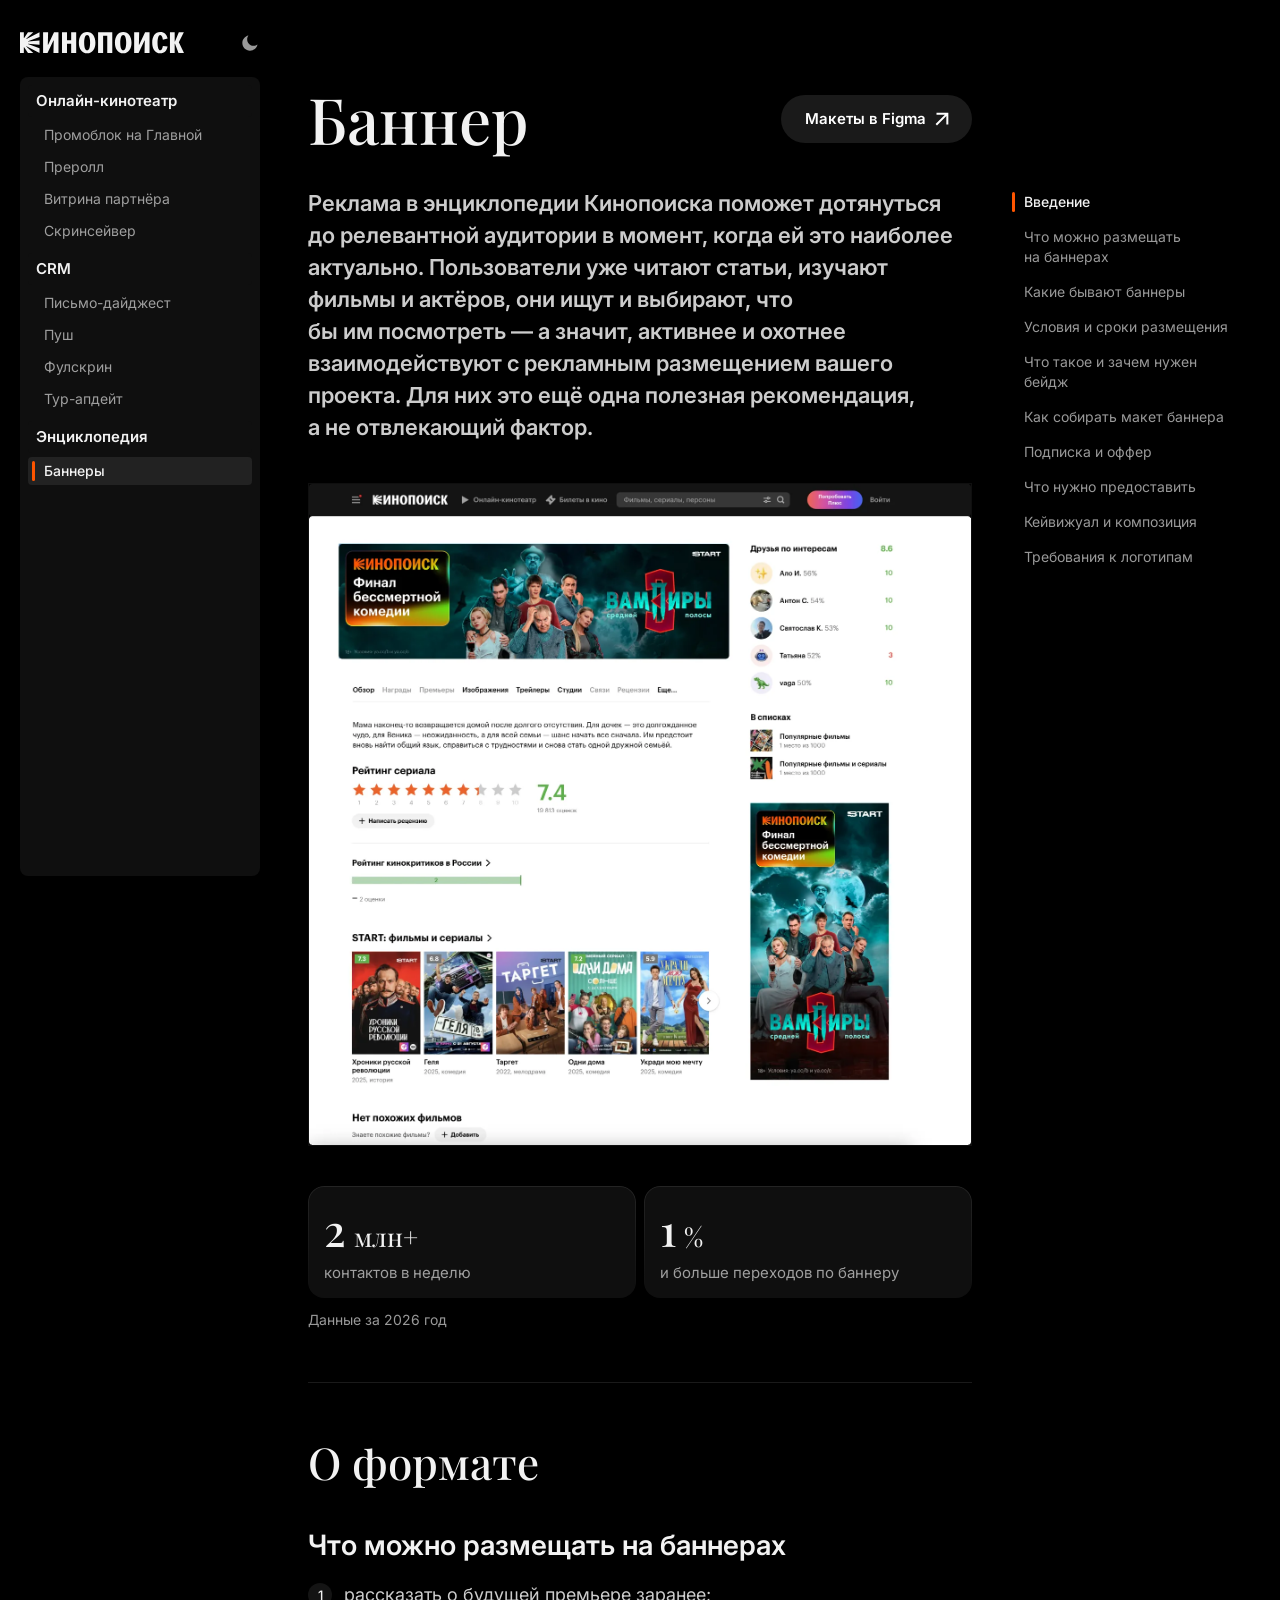
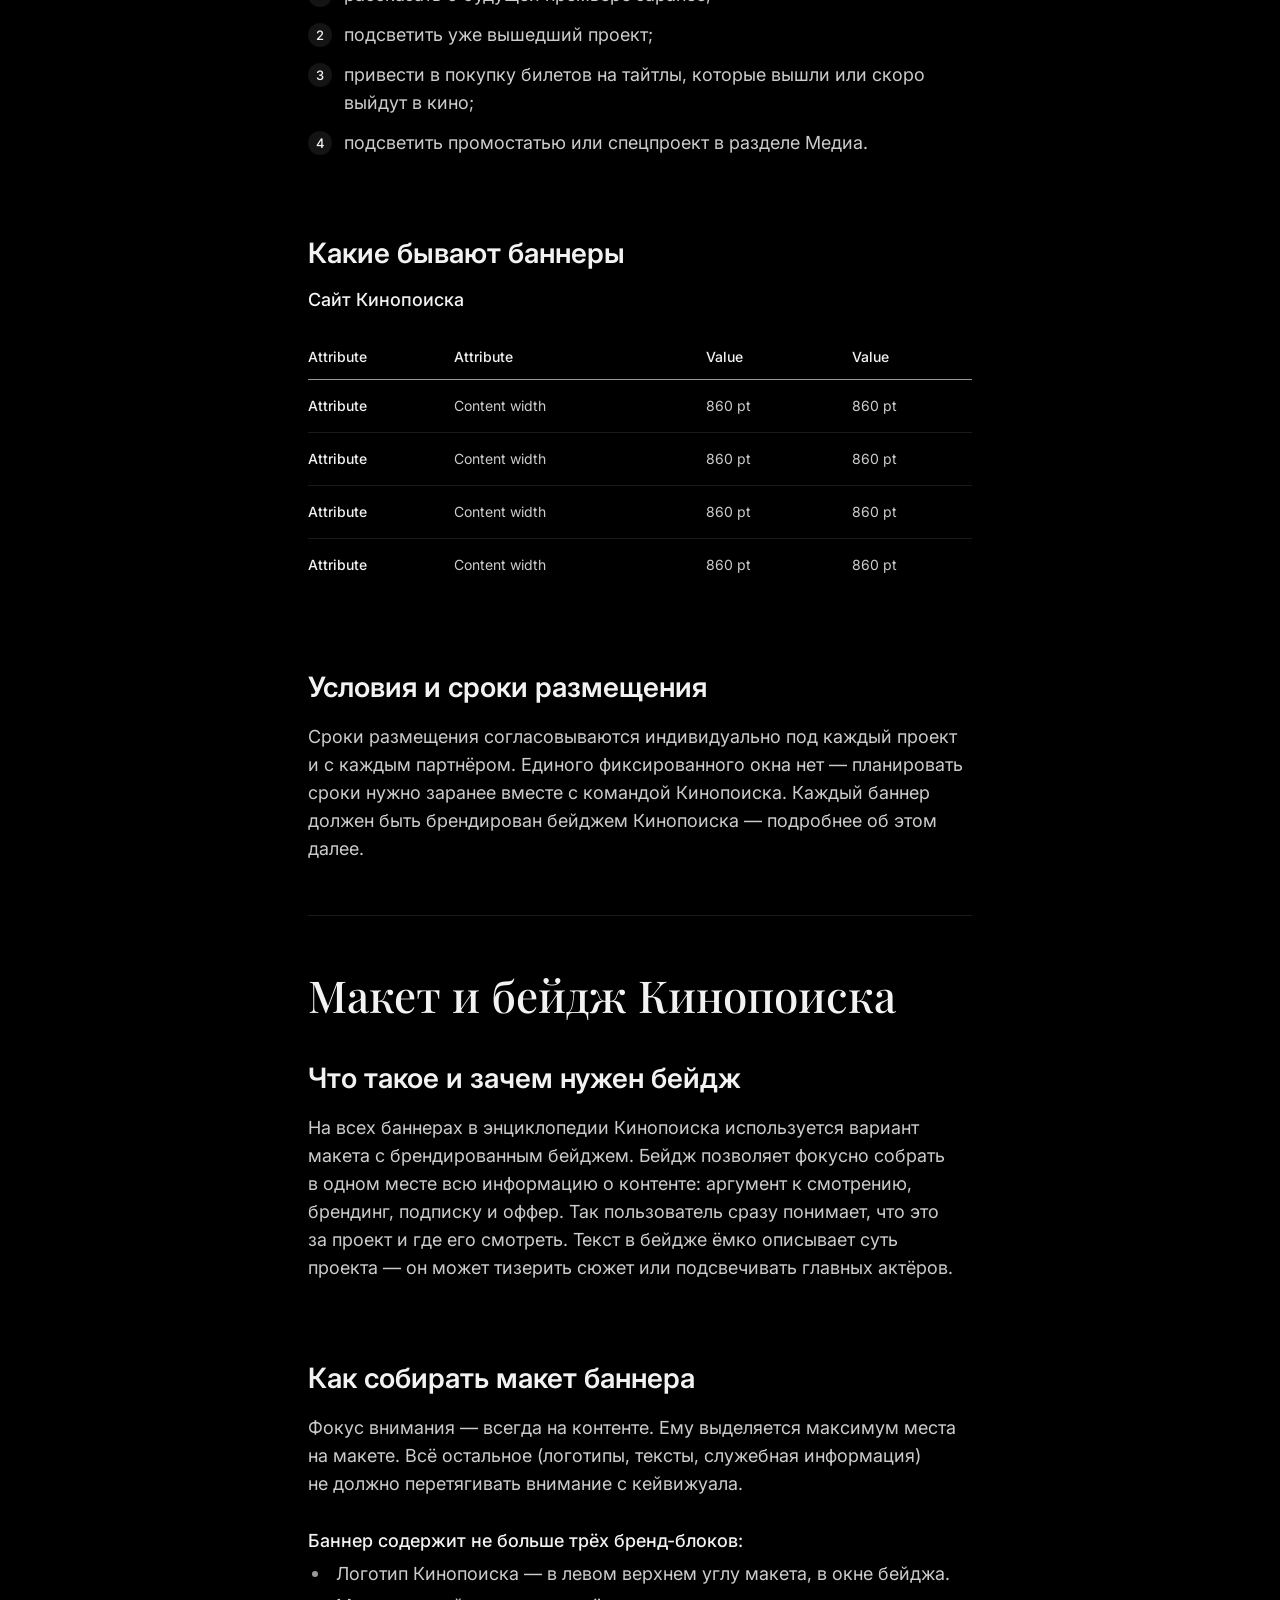
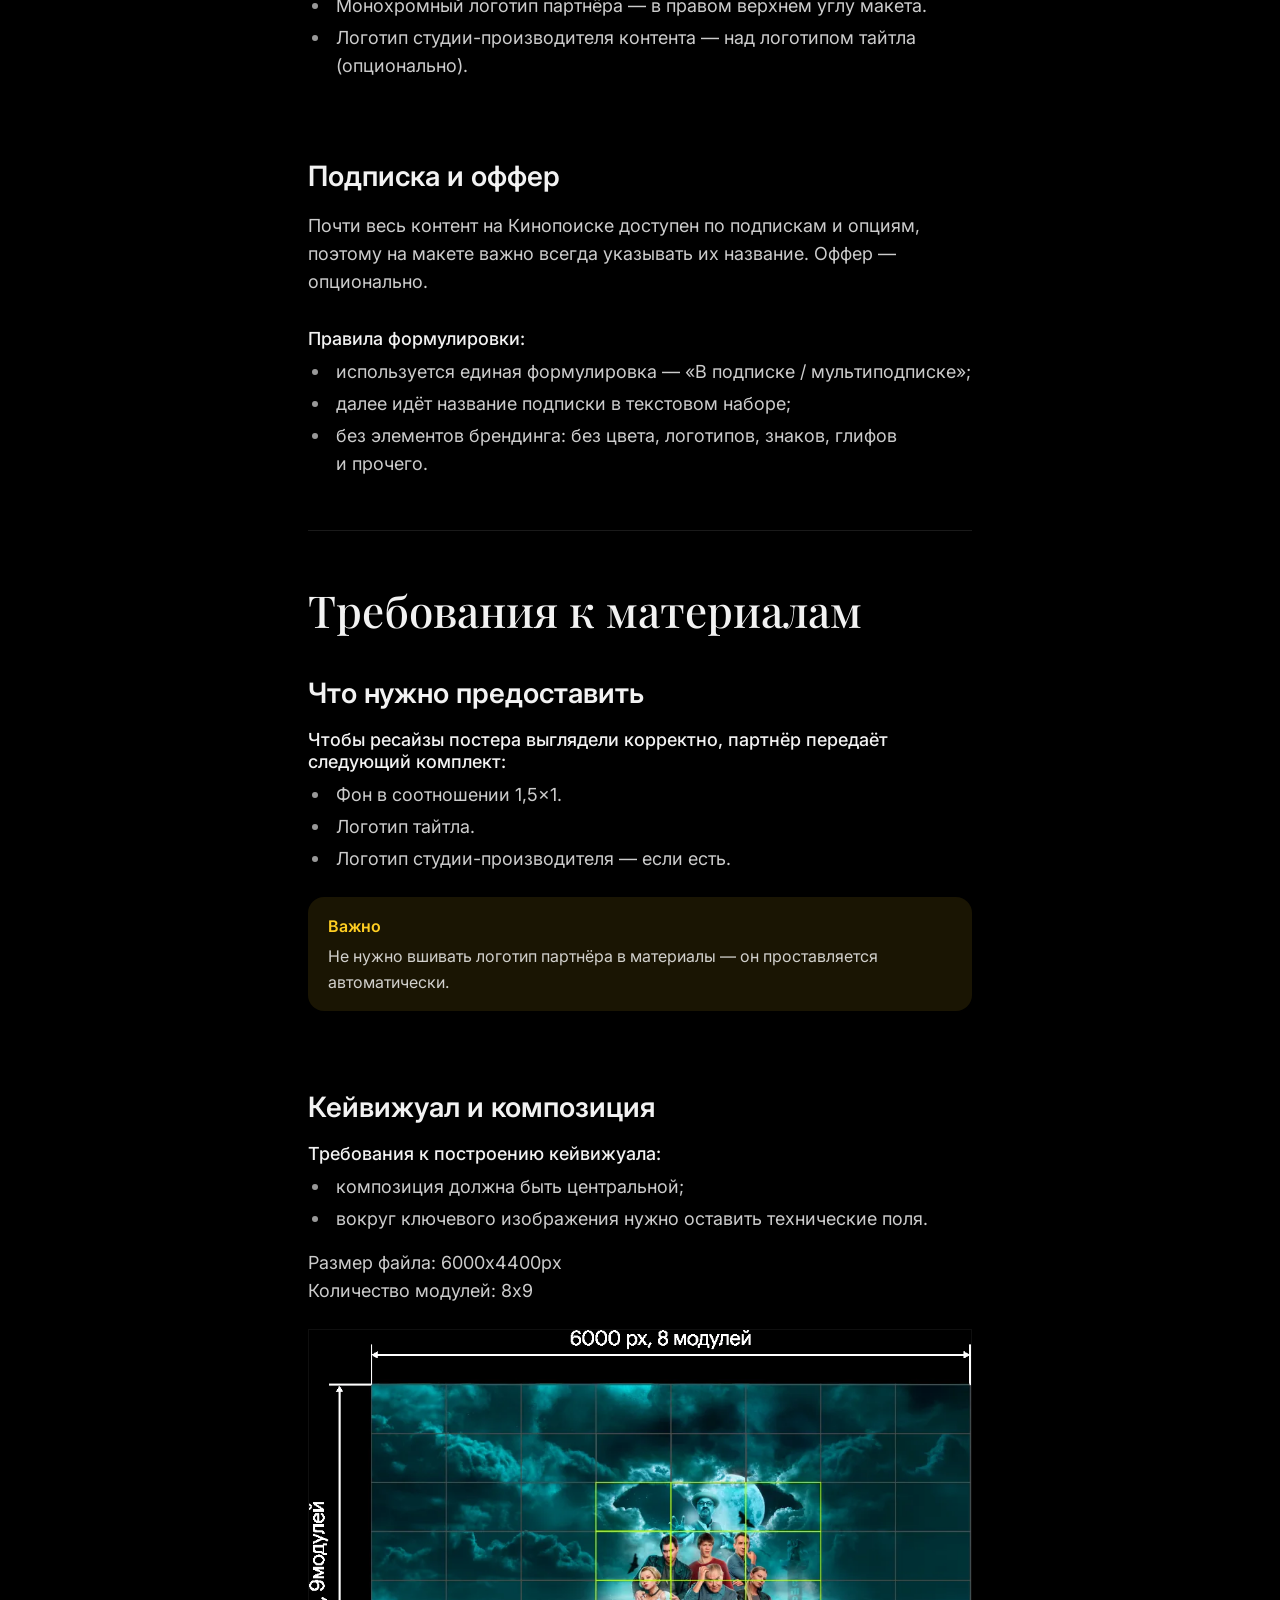
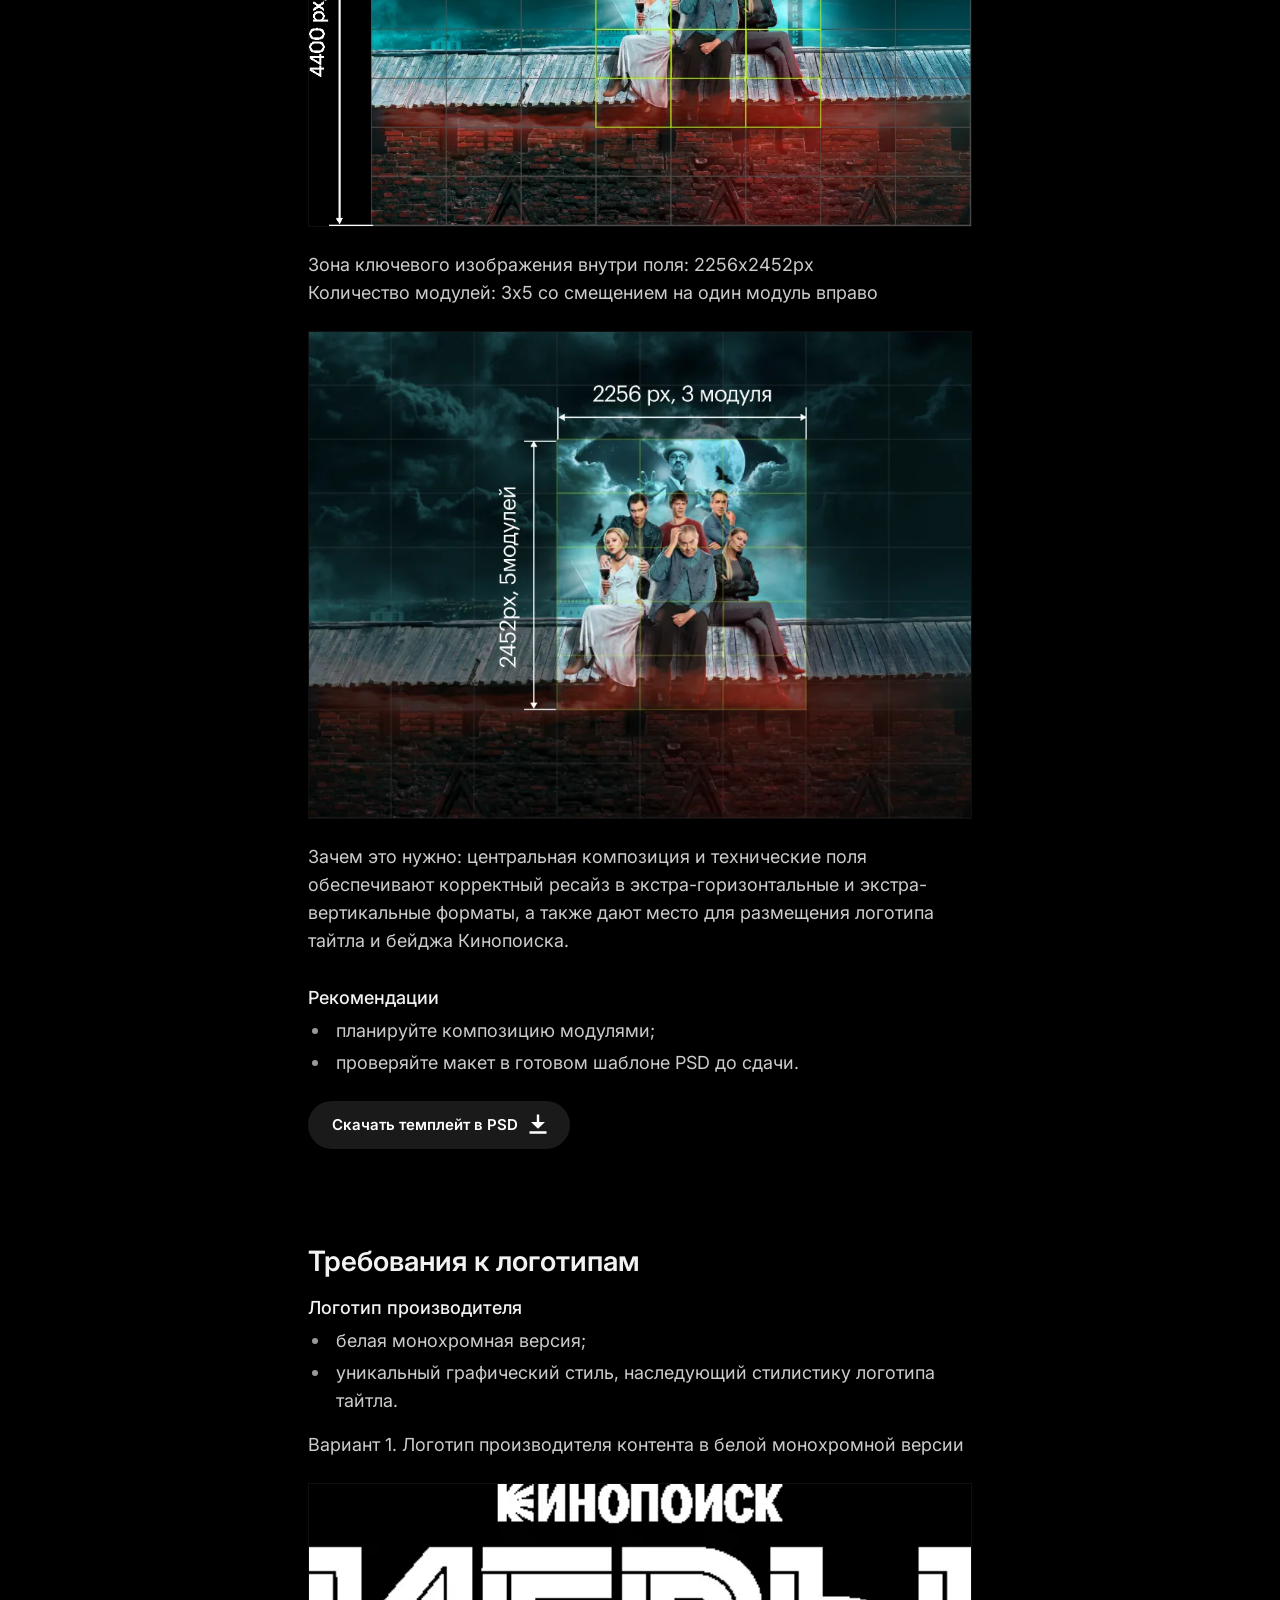
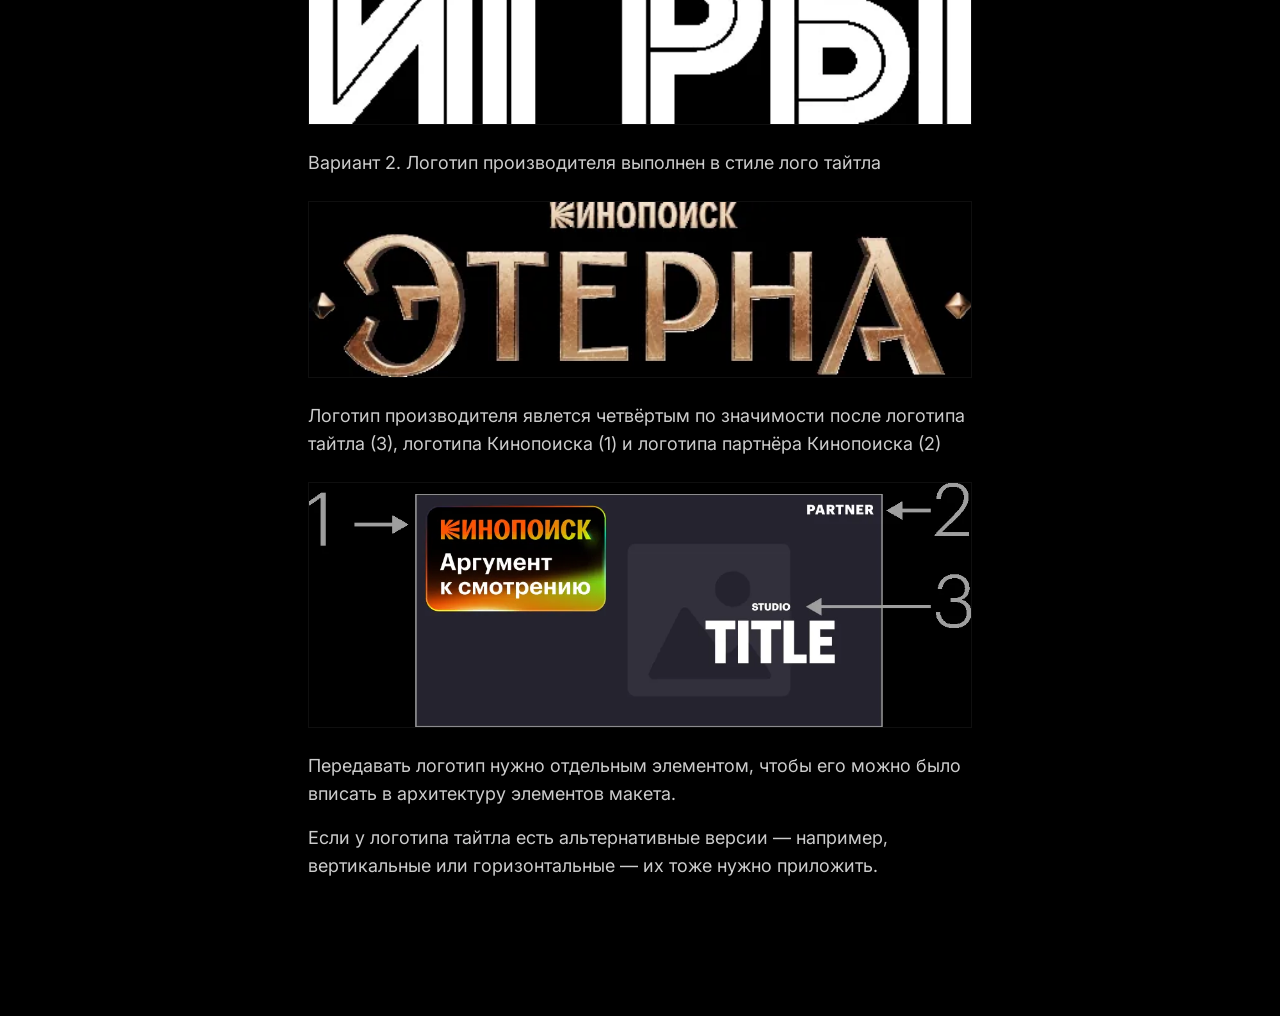
==== banner.html @ 6d888ee4 "Смена темы плавнее: 0.4с всему меню разом, ховер прежний" ====
<!DOCTYPE html>
<html lang="ru" data-theme="dark">
<head>
  <meta charset="utf-8">
  <meta name="viewport" content="width=device-width, initial-scale=1">
  <script>
    // по умолчанию тёмная — системную настройку намеренно не слушаем.
    // Ставим до первой отрисовки, иначе у выбравших светлую мигает тёмный фон.
    (function () {
      var saved = null;
      try { saved = localStorage.getItem('theme'); } catch (e) {}
      document.documentElement.dataset.theme = saved === 'light' ? 'light' : 'dark';
    })();
  </script>
  <title>Баннер — Лендинг форматов</title>
  <meta name="description" content="Реклама в энциклопедии Кинопоиска поможет дотянуться до релевантной аудитории в момент, когда ей это наиболее актуально. Пользователи уже читают статьи, изучают">
  <meta name="theme-color" content="#000000" media="(prefers-color-scheme: dark)">
  <meta name="theme-color" content="#ffffff" media="(prefers-color-scheme: light)">
  <meta property="og:title" content="Баннер — гайд по формату">
  <meta property="og:description" content="Реклама в энциклопедии Кинопоиска поможет дотянуться до релевантной аудитории в момент, когда ей это наиболее актуально. Пользователи уже читают статьи, изучают">
  <meta property="og:type" content="article">
  <!-- Иконка вкладки. Вектор понимают все актуальные браузеры, ico оставлен
       запасным для старых, apple-touch-icon — для плитки на домашнем экране
       iOS. Порядок важен: из подходящих ему rel="icon" браузер берёт
       последний, поэтому ico идёт раньше svg. Версия по содержимому нужна
       и здесь — иконку браузеры кешируют особенно упрямо. -->
  <link rel="icon" href="assets/img/favicon.ico?v=32e68de0" sizes="48x48">
  <link rel="icon" href="assets/img/favicon.svg?v=9c4452aa" type="image/svg+xml">
  <link rel="apple-touch-icon" href="assets/img/apple-touch-icon.png?v=b677050d">
  <link rel="preconnect" href="https://fonts.googleapis.com">
  <link rel="preconnect" href="https://fonts.gstatic.com" crossorigin>
  <link rel="stylesheet" href="https://fonts.googleapis.com/css2?family=Inter:wght@400;500;600&amp;family=Playfair+Display:wght@400;500&amp;display=swap">
  <link rel="stylesheet" href="assets/css/style.css?v=35dbda0d">
</head>
<body>
  <div class="layout">
    <aside class="sidebar" id="sidebar">
      <div class="sidebar__head">
        <a class="brand" href="index.html" aria-label="Форматы Кинопоиска"><svg width="164" height="36" aria-hidden="true" focusable="false" viewBox="0 0 164 36" fill="none" xmlns="http://www.w3.org/2000/svg">
<path fill-rule="evenodd" clip-rule="evenodd" d="M58.8602 17.648C58.8602 11.7324 61.8144 7 67.142 7C72.4696 7 75.4238 11.7324 75.4238 17.648C75.4238 23.5635 72.4696 28.296 67.142 28.296C61.8144 28.296 58.8602 23.5635 58.8602 17.648ZM67.142 25.3418C69.2142 25.3418 70.0962 21.7925 70.0962 17.6552C70.0962 13.5179 69.207 9.96853 67.142 9.96853C65.0769 9.96853 64.1878 13.5179 64.1878 17.6552C64.1806 21.7925 65.0697 25.3418 67.142 25.3418ZM3.8433 7.29462V12.9162H4.13731L7.98062 7.29462H13.3011L6.20238 13.7981L6.49639 14.0921L19.5105 7.28745V12.0199L7.97344 16.1572V16.4512L19.5105 15.4186V19.8571L7.97344 18.8246V19.1185L19.5105 23.2558V27.9883L6.49639 21.1836L6.20238 21.4776L13.3011 27.9811H7.98062L4.13731 22.3596H3.8433V27.9811H0V7.28029H3.8433V7.29462ZM23.0836 7.30031H28.11L27.816 19.7194H28.11L34.0256 7.30031H38.464V28.0011H33.4376L33.7316 15.5821H33.4376L27.522 28.0011H23.0836V7.30031ZM47.0294 7.30031H42.0029V28.0011H47.0294V18.8302H51.1667V28.0011H56.1931V7.30031H51.1667V15.2881H47.0294V7.30031ZM92.2772 7.30031H78.087V28.0011H83.1134V10.8496H87.2507V28.0011H92.2772V7.30031ZM94.937 17.648C94.937 11.7324 97.8912 7 103.219 7C108.539 7 111.501 11.7324 111.501 17.648C111.501 23.5635 108.546 28.296 103.219 28.296C97.8984 28.296 94.937 23.5635 94.937 17.648ZM103.219 25.3418C105.291 25.3418 106.173 21.7925 106.173 17.6552C106.173 13.5179 105.284 9.96853 103.219 9.96853C101.147 9.96853 100.265 13.5179 100.265 17.6552C100.265 21.7925 101.147 25.3418 103.219 25.3418ZM119.183 7.30031H114.157V28.0011H118.595L124.511 15.5821H124.805L124.511 28.0011H129.537V7.30031H125.099L119.183 19.7194H118.889L119.183 7.30031ZM142.863 20.9033L147.596 21.4913C146.706 25.6286 144.641 28.296 140.232 28.296C134.911 28.296 132.215 23.5635 132.215 17.648C132.215 11.7324 134.904 7 140.232 7C144.548 7 146.706 9.66021 147.596 13.5035L142.863 14.6866C142.569 12.6144 141.709 9.9542 140.232 9.9542C138.461 9.9542 137.543 13.5035 137.543 17.6408C137.543 21.7494 138.461 25.3275 140.232 25.3275C141.68 25.3418 142.562 22.9756 142.863 20.9033ZM154.686 7.30031H149.953V28.0011H154.686V18.8302H154.98L158.529 28.0011H164L158.823 17.3532L163.849 7.30031H158.823L154.98 16.4712H154.686V7.30031Z" fill="currentColor"/>
</svg></a>
        <button class="theme-switch" type="button" data-theme-toggle
                role="switch" aria-checked="false" aria-label="Светлая тема">
          <span class="theme-switch__window" aria-hidden="true">
            <svg data-icon="dark" viewBox="0 0 20 20"><path d="M8.47278 2.50001C7.65938 3.5789 7.17688 4.92172 7.17688 6.37697C7.17693 9.93688 10.0632 12.8223 13.6232 12.8223C15.0784 12.8223 16.4212 12.3408 17.5001 11.5274C16.7933 15.0243 13.7026 17.6572 9.99719 17.6572C5.76992 17.6571 2.34304 14.2302 2.3429 10.0029C2.3429 6.29755 4.97577 3.20679 8.47278 2.50001Z"/></svg>
            <svg data-icon="light" viewBox="0 0 20 20"><path d="M11 18.3335H9V15.7476C9.32491 15.8037 9.65905 15.8325 10 15.8325C10.3408 15.8325 10.6752 15.8037 11 15.7476V18.3335ZM5.22949 13.3569C5.61614 13.9053 6.09512 14.3844 6.64355 14.771L4.87402 16.5405L3.45996 15.1265L5.22949 13.3569ZM16.541 15.1265L15.127 16.5405L13.3574 14.771C13.9059 14.3844 14.3848 13.9054 14.7715 13.3569L16.541 15.1265ZM10 5.83252C12.3012 5.83252 14.167 7.69833 14.167 9.99951C14.167 12.3007 12.3012 14.1665 10 14.1665C7.69881 14.1665 5.83301 12.3007 5.83301 9.99951C5.83301 7.69833 7.69881 5.83252 10 5.83252ZM4.25195 8.99951C4.19582 9.32443 4.16699 9.65856 4.16699 9.99951C4.16699 10.3404 4.19586 10.6747 4.25195 10.9995H1.66699V8.99951H4.25195ZM18.334 10.9995H15.748C15.8041 10.6747 15.833 10.3404 15.833 9.99951C15.833 9.65856 15.8042 9.32443 15.748 8.99951H18.334V10.9995ZM16.541 4.87353L14.7715 6.64307C14.3849 6.09463 13.9058 5.61565 13.3574 5.229L15.127 3.45947L16.541 4.87353ZM6.64258 5.22803C6.0941 5.61467 5.61516 6.09361 5.22852 6.64209L3.45996 4.87353L4.87402 3.45947L6.64258 5.22803ZM11 4.25146C10.6752 4.19537 10.3408 4.1665 10 4.1665C9.65905 4.1665 9.32491 4.19533 9 4.25146V1.6665H11V4.25146Z"/></svg>
          </span>
        </button>
      </div>
      <button class="nav-toggle" type="button" data-nav-toggle>Разделы</button>
      <div class="nav-groups">
          <div class="nav-group"><p class="nav-group__title" id="nav-онлайн-кинотеатр">Онлайн-кинотеатр</p><ul class="nav-list" aria-labelledby="nav-онлайн-кинотеатр"><li><a href="#" aria-disabled="true">Промоблок на Главной</a></li><li><a href="index.html">Преролл</a></li><li><a href="#" aria-disabled="true">Витрина партнёра</a></li><li><a href="#" aria-disabled="true">Скринсейвер</a></li></ul></div>
          <div class="nav-group"><p class="nav-group__title" id="nav-crm">CRM</p><ul class="nav-list" aria-labelledby="nav-crm"><li><a href="#" aria-disabled="true">Письмо-дайджест</a></li><li><a href="#" aria-disabled="true">Пуш</a></li><li><a href="#" aria-disabled="true">Фулскрин</a></li><li><a href="#" aria-disabled="true">Тур-апдейт</a></li></ul></div>
          <div class="nav-group"><p class="nav-group__title" id="nav-энциклопедия">Энциклопедия</p><ul class="nav-list" aria-labelledby="nav-энциклопедия"><li><a href="banner.html" aria-current="page">Баннеры</a></li></ul></div>
      </div>
    </aside>

    <main class="main">
      <div class="intro" id="введение">
        <div class="page-head">
          <h1 class="page-title">Баннер</h1>
          <span class="pill"><span class="pill__text">Макеты в Figma<span class="pill__arrow" aria-hidden="true"></span></span></span>
        </div>
        <p class="lead">Реклама в энциклопедии Кинопоиска поможет дотянуться до релевантной аудитории в момент, когда ей это наиболее актуально. Пользователи уже читают статьи, изучают фильмы и актёров, они ищут и выбирают, что бы им посмотреть — а значит, активнее и охотнее взаимодействуют с рекламным размещением вашего проекта. Для них это ещё одна полезная рекомендация, а не отвлекающий фактор.</p>
        <figure><img class="media" src="assets/img/469-17461.webp?v=03ca6be3" alt="" fetchpriority="high" decoding="sync" width="1480" height="1477"></figure>
        <div class="bento" style="--bento-rows: 1"><div class="bento__card"><p class="bento__title"><span>2</span><span class="bento__unit">млн+</span></p><p class="bento__body">контактов в неделю</p></div><div class="bento__card"><p class="bento__title"><span>1</span><span class="bento__unit">%</span></p><p class="bento__body">и больше переходов по баннеру</p></div></div>
        <p class="bento__period">Данные за 2026 год</p>
      </div>

      <hr class="divider"><h2 class="chapter__title">О формате</h2><section class="section" id="что-можно-размещать-на-баннерах">
        <h2><a class="anchor" href="#что-можно-размещать-на-баннерах">Что можно размещать на баннерах<span class="anchor__icon" aria-hidden="true"></span></a></h2>
        <ol class="steps"><li>рассказать о будущей премьере заранее;</li><li>подсветить уже вышедший проект;</li><li>привести в покупку билетов на тайтлы, которые вышли или скоро выйдут в кино;</li><li>подсветить промостатью или спецпроект в разделе Медиа.</li></ol>
      </section><section class="section" id="какие-бывают-баннеры">
        <h2><a class="anchor" href="#какие-бывают-баннеры">Какие бывают баннеры<span class="anchor__icon" aria-hidden="true"></span></a></h2>
        <h3>Сайт Кинопоиска</h3>
        <div class="table-wrap"><table class="spec-table spec-table--4"><thead><tr><th>Attribute</th><th>Attribute</th><th>Value</th><th>Value</th></tr></thead><tbody><tr><td>Attribute</td><td>Content width</td><td>860 pt</td><td>860 pt</td></tr><tr><td>Attribute</td><td>Content width</td><td>860 pt</td><td>860 pt</td></tr><tr><td>Attribute</td><td>Content width</td><td>860 pt</td><td>860 pt</td></tr><tr><td>Attribute</td><td>Content width</td><td>860 pt</td><td>860 pt</td></tr></tbody></table></div>
      </section><section class="section" id="условия-и-сроки-размещения">
        <h2><a class="anchor" href="#условия-и-сроки-размещения">Условия и сроки размещения<span class="anchor__icon" aria-hidden="true"></span></a></h2>
        <p>Сроки размещения согласовываются индивидуально под каждый проект и с каждым партнёром. Единого фиксированного окна нет — планировать сроки нужно заранее вместе с командой Кинопоиска. Каждый баннер должен быть брендирован бейджем Кинопоиска — подробнее об этом далее.</p>
      </section><hr class="divider"><h2 class="chapter__title">Макет и бейдж Кинопоиска</h2><section class="section" id="что-такое-и-зачем-нужен-бейдж">
        <h2><a class="anchor" href="#что-такое-и-зачем-нужен-бейдж">Что такое и зачем нужен бейдж<span class="anchor__icon" aria-hidden="true"></span></a></h2>
        <p>На всех баннерах в энциклопедии Кинопоиска используется вариант макета с брендированным бейджем. Бейдж позволяет фокусно собрать в одном месте всю информацию о контенте: аргумент к смотрению, брендинг, подписку и оффер. Так пользователь сразу понимает, что это за проект и где его смотреть. Текст в бейдже ёмко описывает суть проекта — он может тизерить сюжет или подсвечивать главных актёров.</p>
      </section><section class="section" id="как-собирать-макет-баннера">
        <h2><a class="anchor" href="#как-собирать-макет-баннера">Как собирать макет баннера<span class="anchor__icon" aria-hidden="true"></span></a></h2>
        <p>Фокус внимания — всегда на контенте. Ему выделяется максимум места на макете. Всё остальное (логотипы, тексты, служебная информация) не должно перетягивать внимание с кейвижуала.</p>
        <h3>Баннер содержит не больше трёх бренд-блоков:</h3>
        <ul><li>Логотип Кинопоиска — в левом верхнем углу макета, в окне бейджа.</li><li>Монохромный логотип партнёра — в правом верхнем углу макета.</li><li>Логотип студии-производителя контента — над логотипом тайтла (опционально).</li></ul>
      </section><section class="section" id="подписка-и-оффер">
        <h2><a class="anchor" href="#подписка-и-оффер">Подписка и оффер<span class="anchor__icon" aria-hidden="true"></span></a></h2>
        <p>Почти весь контент на Кинопоиске доступен по подпискам и опциям, поэтому на макете важно всегда указывать их название. Оффер — опционально.</p>
        <h3>Правила формулировки:</h3>
        <ul><li>используется единая формулировка — «В подписке / мультиподписке»;</li><li>далее идёт название подписки в текстовом наборе;</li><li>без элементов брендинга: без цвета, логотипов, знаков, глифов и прочего.</li></ul>
      </section><hr class="divider"><h2 class="chapter__title">Требования к материалам</h2><section class="section" id="что-нужно-предоставить">
        <h2><a class="anchor" href="#что-нужно-предоставить">Что нужно предоставить<span class="anchor__icon" aria-hidden="true"></span></a></h2>
        <h3>Чтобы ресайзы постера выглядели корректно, партнёр передаёт следующий комплект:</h3>
        <ul><li>Фон в соотношении 1,5×1.</li><li>Логотип тайтла.</li><li>Логотип студии-производителя — если есть.</li></ul>
        <aside class="note note--alert"><p class="note__title">Важно</p><p>Не нужно вшивать логотип партнёра в материалы — он проставляется автоматически.</p></aside>
      </section><section class="section" id="кейвижуал-и-композиция">
        <h2><a class="anchor" href="#кейвижуал-и-композиция">Кейвижуал и композиция<span class="anchor__icon" aria-hidden="true"></span></a></h2>
        <h3>Требования к построению кейвижуала:</h3>
        <ul><li>композиция должна быть центральной;</li><li>вокруг ключевого изображения нужно оставить технические поля.</li></ul>
        <p>Размер файла: 6000х4400px<br>Количество модулей: 8x9</p>
        <figure><img class="media" src="assets/img/469-17611.webp?v=4fb06675" alt="" width="964" height="723"></figure>
        <p>Зона ключевого изображения внутри поля: 2256x2452px<br>Количество модулей: 3x5 со смещением на один модуль вправо</p>
        <figure><img class="media" src="assets/img/469-17750.webp?v=fd8a4283" alt="" width="872" height="640"></figure>
        <p>Зачем это нужно: центральная композиция и технические поля обеспечивают корректный ресайз в экстра-горизонтальные и экстра-вертикальные форматы, а также дают место для размещения логотипа тайтла и бейджа Кинопоиска.</p>
        <h3>Рекомендации</h3>
        <ul><li>планируйте композицию модулями;</li><li>проверяйте макет в готовом шаблоне PSD до сдачи.</li></ul>
        <a class="pill pill--file" href="https://disk.yandex.ru/d/JlPr2Yw9hBwVLw" target="_blank" rel="noopener"><span class="pill__text">Скачать темплейт в PSD<span class="pill__download" aria-hidden="true"></span></span></a>
      </section><section class="section" id="требования-к-логотипам">
        <h2><a class="anchor" href="#требования-к-логотипам">Требования к логотипам<span class="anchor__icon" aria-hidden="true"></span></a></h2>
        <h3>Логотип производителя</h3>
        <ul><li>белая монохромная версия;</li><li>уникальный графический стиль, наследующий стилистику логотипа тайтла.</li></ul>
        <p>Вариант 1. Логотип производителя контента в белой монохромной версии</p>
        <figure><img class="media" src="assets/img/469-17780.webp?v=a6369711" alt="" width="442" height="160"></figure>
        <p>Вариант 2. Логотип производителя выполнен в стиле лого тайтла</p>
        <figure><img class="media" src="assets/img/I469-17786-882-4520.webp?v=5d2eb785" alt="" width="533" height="141"></figure>
        <p>Логотип производителя явлется четвёртым по значимости после логотипа тайтла (3), логотипа Кинопоиска (1) и логотипа партнёра Кинопоиска (2)</p>
        <figure><img class="media" src="assets/img/469-17789.webp?v=bbb82f81" alt="" width="1034" height="382"></figure>
        <p>Передавать логотип нужно отдельным элементом, чтобы его можно было вписать в архитектуру элементов макета.</p>
        <p>Если у логотипа тайтла есть альтернативные версии — например, вертикальные или горизонтальные — их тоже нужно приложить.</p>
      </section>
    </main>

    <aside class="toc" aria-label="Содержание">
      <ol>
        <span class="toc__marker" aria-hidden="true"></span>
        <li><a href="#введение">Введение</a></li><li><a href="#что-можно-размещать-на-баннерах">Что можно размещать на баннерах</a></li><li><a href="#какие-бывают-баннеры">Какие бывают баннеры</a></li><li><a href="#условия-и-сроки-размещения">Условия и сроки размещения</a></li><li><a href="#что-такое-и-зачем-нужен-бейдж">Что такое и зачем нужен бейдж</a></li><li><a href="#как-собирать-макет-баннера">Как собирать макет баннера</a></li><li><a href="#подписка-и-оффер">Подписка и оффер</a></li><li><a href="#что-нужно-предоставить">Что нужно предоставить</a></li><li><a href="#кейвижуал-и-композиция">Кейвижуал и композиция</a></li><li><a href="#требования-к-логотипам">Требования к логотипам</a></li>
      </ol>
    </aside>
  </div>
  <script src="assets/js/app.js?v=d78fb98d"></script>
</body>
</html>
---- assets/css/style.css ----
/* Лендинг форматов — токены и вёрстка. Значения сняты с макета Figma. */

/* Тёмная тема — та, что в макете. Светлая собрана зеркально по той же шкале
   прозрачностей: в коллекции Theme светлого режима нет, есть только эти значения. */

:root {
  /* векторы из макета, выгружены как есть и подключаются масками */
  --icon-play: url('data:image/svg+xml,<svg xmlns="http://www.w3.org/2000/svg" viewBox="0 0 16 16"><path d="M14 8L4 13.75V2.25L14 8Z" fill="black"/></svg>');
  --icon-open-new: url('data:image/svg+xml,<svg xmlns="http://www.w3.org/2000/svg" viewBox="0 0 20 20"><path d="M16.3325 15.5078H14.3325V7.08887L4.9975 16.4238L3.58344 15.0098L12.9184 5.6748H4.49847V3.6748L16.3325 3.6748V15.5078Z" fill="black"/></svg>');
  --icon-download: url('data:image/svg+xml,<svg xmlns="http://www.w3.org/2000/svg" viewBox="0 0 24 24"><path d="M20.4999 20.7002H3.49988V18.2998H20.4999V20.7002ZM13.2001 9H18.9999L11.9999 15.75L4.99988 9H10.7997V1.5H13.2001V9Z" fill="black"/></svg>');
  --icon-anchor: url('data:image/svg+xml,<svg xmlns="http://www.w3.org/2000/svg" viewBox="0 0 20 20"><path d="M11.8652 8.16699C13.9502 10.252 13.951 13.6336 11.8662 15.7188L11.6152 15.9688L11.415 16.1592C9.31909 18.0524 6.08326 17.9885 4.06348 15.9688L3.87402 15.7705C1.98516 13.6799 2.04397 10.4546 4.04883 8.43359L5.46289 9.84766C4.17434 11.1528 4.17897 13.2558 5.47754 14.5547C6.78159 15.8587 8.89712 15.8587 10.2012 14.5547L10.4512 14.3037C11.7548 12.9998 11.7547 10.886 10.4512 9.58203C10.4266 9.5575 10.4011 9.53337 10.376 9.50977L11.791 8.09473C11.8158 8.11862 11.8408 8.14253 11.8652 8.16699ZM8.40625 3.87402C10.502 1.98061 13.7379 2.04402 15.7578 4.06348L15.9473 4.2627C17.8362 6.35334 17.7775 9.57866 15.7725 11.5996L14.3584 10.1855C15.6471 8.88041 15.6424 6.7775 14.3438 5.47852C13.0397 4.17446 10.9251 4.17446 9.62109 5.47852L9.37012 5.72852C8.06633 7.03259 8.06713 9.14721 9.37109 10.4512C9.3956 10.4757 9.42024 10.4999 9.44531 10.5234L8.03027 11.9385C8.00545 11.9146 7.9815 11.8897 7.95703 11.8652C5.87202 9.78022 5.87121 6.39958 7.95605 4.31445L8.20703 4.06348L8.40625 3.87402Z" fill="black"/></svg>');
}

:root,
[data-theme="dark"] {
  color-scheme: dark;

  --surface: #000000;
  --surface-card: rgba(255, 255, 255, 0.06); /* Fill/Ten */
  /* Тот же цвет, но непрозрачный. Нужен ровно в одном месте — под липким
     названием группы в меню: оно лежит НА плашке, покрашенной тем же токеном,
     и прозрачность сложилась бы сама с собой, а заголовок вышел бы светлее
     плашки. Это не второй оттенок, а двойник.
     При смене фона пересчитать и обязательно сверить по пикселю: липкая
     колонка рисуется отдельным слоем, и на тёплом фоне альфа там округлялась
     вверх — расчёт с отрисовкой расходился на единицу. Сейчас 6% на #000000
     дают 15,15,15 и в слое, и вне его. Тот же приём у --border-soft. */
  --surface-card-solid: #0f0f0f;
  --surface-card-hover: rgba(255, 255, 255, 0.08);
  --border: rgba(255, 255, 255, 0.15);
  /* Непрозрачный, а не 10% белого: линия эта встречалась и в липком слое, где
     альфа округляется вверх, и рядом с обычным разделителем — они расходились
     на единицу. Значение то же, что даёт 10% на фоне страницы; при смене фона
     пересчитать, а если линия однажды ляжет на карточку — вернуть альфу */
  --border-soft: #1a1a1a;
  /* линия под шапкой таблицы — единственная сильная линия на странице:
     она отделяет заголовки колонок от данных, а не строку от строки */
  --border-table-head: rgba(255, 255, 255, 0.6);
  --border-media: rgba(255, 255, 255, 0.06); /* Fill/Ten */
  /* кнопка Play лежит поверх кадра, а не поверх страницы — в светлой теме
     не зеркалим, иначе бейдж перестанет читаться на тёмном видео */
  --fill-media-badge: rgba(255, 255, 255, 0.1); /* Fill/Ten */
  /* Тень под плиткой ролика на ховере — геометрия с карточек hd.kinopoisk.ru:
     ближний слой держит форму, дальний растекается вокруг. Чистый чёрный: на
     тёмной странице тень не затемняет, а гасит фон вокруг поднятой плитки.
     В сторожа палитры не заводим намеренно: он сравнивает плоские тона на
     подложке, а размытая тень ни с одним из них не сопоставима. */
  --shadow-card: 0 4px 104px #000000, 0 24px 220px #000000;
  --text: rgba(255, 255, 255, 0.8);
  --text-strong: #f2f2f2;
  --text-muted: rgba(255, 255, 255, 0.6);
  --border-button: rgba(255, 255, 255, 0.09); /* верх градиентной рамки карточки */
  /* кнопка из макета 523:7176 «тёмная»: 10% белого, подпись чистая белая */
  --surface-button: rgba(255, 255, 255, 0.1);
  --text-button: #ffffff;
  /* заголовки цветных плашек — тон в полную силу, как в макете 512:3642 */
  --text-allow: #3ea784;
  --text-deny: #fc6257;
  --text-warning: #ffce22;
}

[data-theme="light"] {
  color-scheme: light;

  --surface: #ffffff;
  --surface-card: rgba(0, 0, 0, 0.04);
  --surface-card-solid: #f5f5f5; /* тот же цвет непрозрачным — см. тёмную тему */
  /* 0.07, а не зеркальные тёмной теме 0.08: на белом чёрная альфа набирает
     вес быстрее. И не 0.06, как было: с 0.06 подсветка совпадала с заливкой
     кнопки (5% чёрного из макета) — две заливки на фоне страницы в двух
     единицах друг от друга. Кнопку двигать нельзя, её значение из макета. */
  --surface-card-hover: rgba(0, 0, 0, 0.07);
  --border: rgba(0, 0, 0, 0.16);
  --border-soft: #e5e5e5; /* те же 10% чёрного на белом фоне */
  /* зеркалим: 60% белого в светлой теме просто исчезло бы */
  --border-table-head: rgba(0, 0, 0, 0.6);
  --border-media: rgba(0, 0, 0, 0.06);
  /* --fill-media-badge не зеркалим — см. комментарий в :root */
  /* В светлой теме тени под плиткой нет: чёрное размытие на белом даёт серое
     облако, а не глубину. Плитку на ховере по-прежнему поднимает масштаб. */
  --shadow-card: none;
  /* плотный чёрный вместо полупрозрачного: на белом текст с альфой выглядит
     вылинявшим */
  --text: #1f1f1f;
  --text-strong: #0d0d0d;
  /* 0.62 вместо зеркальных 0.6: на белом приглушённый текст теряет контраст
     быстрее, чем на чёрном — так крошки и оглавление остаются читаемыми */
  --text-muted: rgba(0, 0, 0, 0.62);
  --border-button: rgba(0, 0, 0, 0.09);
  /* кнопка из макета 520:3983 «светлая». Не зеркало тёмной: там 10% белого,
     здесь 5% чёрного — на белом фоне подложка набирает вес быстрее. Подпись
     чистая чёрная, хотя обычный текст в светлой теме плотный, а не чёрный:
     на кнопке так в макете. */
  --surface-button: rgba(0, 0, 0, 0.05);
  --text-button: #000000;
  /* Макетные тона рассчитаны на тёмный фон: на белом они дают 3:1, а охра
     и вовсе 1,5:1 — для заголовка мало. Берём те же тона, затемнёнными до
     4,5:1, но не одной светлотой: от неё цвет теряет характер. У красного
     приглушила насыщенность, иначе он превращался в резкий алый вместо
     макетного коралла. Охру довернула на семь градусов в тёплую сторону:
     затемнённая как есть, она уходила в оливковый и переставала читаться
     как предупреждение. */
  --text-allow: #308267;
  --text-deny: #d14238;
  --text-warning: #a36700;
}

:root {
  --accent: #ff5500;

  /* Цветные плашки из макета 512:3642: у каждой один тон — заголовок им же
     в полную силу, заливка им же на 10%. Тона сняты с макета попиксельно.
     Нейтральная заметка в эту семью не входит: она остаётся на 6% белого
     вместе с меню и карточками, её тон общий с ними.
     «Важно» залито охрой, а не брендовым #FF5500: оранжевым на странице
     отмечен текущий раздел в обоих меню, и плашка спорила с этой меткой.
     Заливка одна на обе темы — цвет здесь несёт смысл, а не подстраивается
     под фон. А вот заголовки в светлой теме свои, они живут в блоках тем. */
  --surface-allow: rgba(62, 167, 132, 0.1);
  --surface-deny: rgba(252, 98, 87, 0.1);
  --surface-warning: rgba(255, 206, 34, 0.1);

  /* лицензионные шрифты макета идут первыми — у кого они стоят, увидит макет
     один в один; остальным подставляются близкие открытые аналоги */
  --font: "Graphik Kinopoisk LC", "Inter", -apple-system, BlinkMacSystemFont,
    "Segoe UI", Roboto, "Helvetica Neue", Arial, sans-serif;
  --font-display: "SangBleu Sunrise", "Playfair Display", "Times New Roman",
    Georgia, serif;

  /* Общей ширины у макета больше нет: меню закреплено у левого края окна,
     а пара «текст + оглавление» центрируется по окну сама. */
  --col-nav: 240px;
  --col-main: 760px;
  --col-toc: 220px;
  --gap: 88px;
  /* поля полосы справа от меню — те же 48, что у Shopify */
  --rail-pad: 48px;

  /* Скругления: шкала с шагом вдвое, три ступени и две формы. Ступень
     выбирается не по вкусу, а по роли коробки — чем крупнее и самостоятельнее
     блок, тем больше радиус:
       item    — то, что лежит внутри плашки и подсвечивается по наведению;
       surface — подложки и медиа: они держат фон, но своим блоком не читаются;
       block   — самостоятельный блок в потоке текста (плашка, таблица, карточка).
     pill — всё, что должно быть скруглено полностью: кнопка и полоски-метки;
     радиус заведомо больше половины короткой стороны, браузер сам подрежет.
     Кружкам (маркеры списков, круглые кнопки) ставим 50% — это форма, а не
     ступень шкалы, в токен она не выносится. Новых значений не заводим:
     если что-то не ложится на шкалу — сначала проверяем роль коробки. */
  --radius-item: 4px;
  --radius-surface: 8px;
  --radius-block: 16px;
  --radius-pill: 100px;

  /* Длительность цветовых переходов. Одно и то же свойство — цвет — обслуживает
     два разных события: отклик на наведение и смену темы. Отклику нужна
     быстрота, смене темы — плавность, а двух длительностей у одного свойства
     не бывает. Поэтому длительность держим переменной: пока идёт смена темы,
     скрипт вешает на <html> признак, и она удлиняется — для всех переходов
     разом. Ховер при этом остаётся прежним: в момент переключения по элементам
     не водят мышью. */
  --fade: 0.2s;
}

/* признак ставит и снимает applyTheme в assets/js/app.js */
html[data-theme-switching] {
  --fade: 0.4s;
}

*,
*::before,
*::after {
  box-sizing: border-box;
}

html {
  scroll-behavior: smooth;
  scroll-padding-top: 32px;
}

body {
  margin: 0;
  background: var(--surface);
  color: var(--text);
  font-family: var(--font);
  font-size: 18px;
  line-height: 28px;
  -webkit-font-smoothing: antialiased;
  transition: background-color var(--fade) ease, color var(--fade) ease;
}

@media (prefers-reduced-motion: reduce) {
  html {
    scroll-behavior: auto;
  }
  /* цветовые переходы гасим одним значением — их длительность вся отсюда */
  html,
  html[data-theme-switching] {
    --fade: 0s;
  }
  /* плашку меню и приклеенный заголовок снимаем с перехода только парой:
     если поедет одна из них, заголовок снова проявится */
  body,
  .nav-groups,
  .nav-group__title {
    transition: none;
  }
}

a {
  color: var(--text-strong);
  text-decoration: none;
  border-bottom: 1px solid var(--border);
  transition: border-color 0.15s ease, color 0.15s ease;
}

a:hover {
  color: var(--text-strong);
  border-bottom-color: var(--accent);
}

/* Ссылки в тексте — брендовым акцентом, подчёркивание появляется по ховеру.
   Навигация, оглавление и логотип свои цвета задают ниже сами. */
.main a {
  color: var(--accent);
  border-bottom: 0;
  text-decoration: none;
}

.main a:hover,
.main a:focus-visible {
  color: var(--accent);
  text-decoration: underline;
  text-decoration-thickness: 1.5px;
  text-underline-offset: 3px;
  /* линия расступается перед выносными элементами букв — «р», «у», «д» */
  text-decoration-skip-ink: auto;
}

img {
  max-width: 100%;
  display: block;
}

/* --- каркас --------------------------------------------------------- */

/* Выравнивание как в доке Shopify: меню закреплено у края окна и в поток не
   входит (см. .sidebar), а всё остальное занимает оставшуюся полосу и
   центрируется внутри неё — не относительно всего окна. Поэтому текст всегда
   стоит посередине между меню и правым краем, на любой ширине, без порога,
   после которого центрирование включается. Поля полосы 48, как у них. */
.layout {
  display: grid;
  grid-template-columns: minmax(0, var(--col-main)) var(--col-toc);
  gap: var(--gap);
  align-items: start;
  margin-left: calc(20px + var(--col-nav) + var(--rail-pad));
  margin-right: var(--rail-pad);
  /* колонки фиксированной ширины — остаток полосы делим поровну */
  justify-content: center;
}

.sidebar,
.toc {
  position: sticky;
  top: 0;
  max-height: 100vh;
  overflow-y: auto;
  padding: 40px 0;
  scrollbar-width: thin;
}

/* В макете колонка начинается с отбивки 32, но считать её надо до глифов
   логотипа, а не до его рамки: внутри SVG сверху 7 пустых единиц (буквы живут
   с 7 по 28.3 из 36). Вычитаем их, тогда от верха окна до видимого лого ровно 32. */
.sidebar {
  /* меню не колонка сетки, а закреплённая полоса у края окна: только так оно
     стоит в 20 от края независимо от того, где встала центрированная пара */
  position: fixed;
  left: 20px;
  top: 0;
  width: var(--col-nav);
  padding-top: 25px;
  /* колонка занимает всё окно, а не высоту своего содержимого: плашка меню
     тянется вниз до конца страницы, как в доке Shopify. 24 снизу — воздух,
     чтобы она не упиралась в край окна */
  height: 100vh;
  padding-bottom: 24px;
  display: flex;
  flex-direction: column;
}

/* оглавление стартует от верха лида, а при скролле липнет в 32 от верха окна.
   Отбивку не подбираем, а складываем из тех же чисел, что опускают лид:
   верхняя отбивка .main + высота шапки страницы + её отбивка до лида.
   Высота шапки от шрифта не зависит: у заголовка задан интерлиньяж, и
   подменное начертание её не меняет. Скрипт уточняет отбивку, только если
   заголовок перенесётся на вторую строку; на всех нынешних страницах он
   считает ровно это же число, поэтому при загрузке ничего не дёргается —
   сходимость держит tools/toc.py. */
.toc {
  top: 32px;
  max-height: calc(100vh - 32px);
  padding-top: 0;
  margin-top: calc(83px + 72px + 32px);
}

.main {
  /* Верх — 83: 32 (как у сайдбара) плюс 51, на которые прежде отступали
     крошки. Крошек больше нет, но заголовок остаётся на той же линии, что
     первый пункт левого меню, — по нему страница и равнялась. */
  padding: 83px 0 120px;
  min-width: 0;
  /* когда оглавление скрыто, колонка получает всю оставшуюся ширину —
     ограничиваем её, чтобы строка не разъезжалась шире макетных 740 */
  max-width: var(--col-main);
}

/* --- логотип и навигация -------------------------------------------- */

/* Sidebar Left из макета (485:19199): начинка занимает всю ширину колонки,
   по ней же идёт подсветка активного пункта. */
/* цвет держим во всех состояниях: логотип не подсвечивается по ховеру,
   иначе базовый стиль ссылок высветляет его до чистого белого */
/* логотип и переключатель темы стоят одной строкой, по краям колонки */
.sidebar__head {
  display: flex;
  align-items: center;
  justify-content: space-between;
  margin-bottom: 16px;
}

.brand,
.brand:hover,
.brand:focus-visible {
  display: block;
  color: var(--text-strong);
  border: 0;
  margin: 0;
  /* Своя длительность, а не общая ссылочная: у ссылок 0.15 — это отклик на
     наведение, а логотип на наведение не отзывается вовсе. Единственное, что
     меняет его цвет, — смена темы, и уезжать он должен вместе с меню, а не
     на четверть секунды раньше. */
  transition: color var(--fade) ease;
}

.brand svg {
  display: block;
  width: 164px;
  height: 36px;
}

/* Устройство меню взято из доки Shopify (shopify.dev/docs): название раздела
   с шевроном слева липнет к верху колонки, пункты приглушены и по наведению
   отзываются только цветом, а текущая страница забирает плашку и полосу-акцент
   слева. Ритм там же: строка 28, шаг 32, скругление 4. Цвета — наши токены. */

/* меню лежит на плашке, как в доке Shopify: у них так отделена колонка
   навигации от белой страницы. Отбивки оттуда же — 8 по краям, 12 снизу;
   на эти 8 сдвинуты влево внутренние отступы пунктов, поэтому строки стоят
   там же, где стояли, и длинные названия по-прежнему влезают в одну строку */
.nav-groups {
  /* добирает всю свободную высоту колонки и тянется до конца страницы;
     если пунктов станет больше окна, flex не даст ей сжаться — вместо этого
     заскроллится сама колонка */
  flex: 1;
  /* Заливка непрозрачная, хотя по цвету это те же 6% поверх фона. Так надо
     из-за приклеенного заголовка группы: он обязан быть непрозрачным и должен
     совпадать с плашкой в любой момент, в том числе пока идёт смена темы.
     Полупрозрачная плашка смешивается с фоном body, а тот перекрашивается
     не мгновенно, — совпадение приходилось бы вычислять, и оно разъезжалось.
     Непрозрачный цвет у обеих коробок один и тот же и едет по одной кривой,
     поэтому совпадение держится само, без подгонки. Значение снято с
     отрисованной плашки пипеткой, а не посчитано: слои округляют альфу. */
  background: var(--surface-card-solid);
  transition: background-color var(--fade) ease;
  border-radius: var(--radius-surface);
  padding: 8px 8px 12px;
}

/* 8 между группами */
.nav-group {
  margin-top: 8px;
}

.nav-group:first-child {
  margin-top: 0;
}

/* название группы липнет к верху колонки: в длинном меню видно, в каком
   разделе едешь. Липкому нужен непрозрачный фон, иначе пункты просвечивают
   сквозь него насквозь — берём двойник плашки, на которой он лежит: сама
   плашка полупрозрачная и сложилась бы с собственной копией. */
.nav-group__title {
  position: sticky;
  top: 0;
  z-index: 2;
  display: block;
  padding: 6px 4px 6px 8px;
  margin: 0;
  /* Заголовок приклеен и обязан быть непрозрачным — иначе список проезжал бы
     сквозь него. На фоне плашки его при этом быть не должно, поэтому цвет и
     переход у него ровно те же, что у самой плашки: одно значение, одна кривая,
     одна длительность. Совпадение тогда не вычисляется и не подгоняется — оно
     выполняется само в любой момент, даже посреди смены темы.
     Раньше здесь стоял подобранный под плашку непрозрачный цвет, а плашка была
     полупрозрачной. В покое сходилось, но при переключении темы плашка ехала
     вместе с фоном страницы, а заголовок — по своей кривой, и он вспыхивал
     прямоугольником. Любая правка цвета или перехода — только парой с
     .nav-groups. */
  background: var(--surface-card-solid);
  transition: background-color var(--fade) ease, color var(--fade) ease;
  border-radius: var(--radius-item);
  font-size: 15px;
  line-height: 20px;
  font-weight: 600;
  color: var(--text-strong);
}

/* отбивка названия группы от её пунктов */
.nav-group__title + .nav-list {
  margin-top: 4px;
}

.nav-list {
  list-style: none;
  margin: 0;
  padding: 0;
}

.nav-list li + li {
  margin-top: 4px;
}

/* пункт отбит от названия группы на 8 вправо: вложенность видно по левому
   краю строк, а не по лишней вертикальной линии. 14 вместо 15 — в колонке
   220 после такой отбивки длинные названия иначе переносятся в две строки.
   Слева 16, а не 8: под полосу текущей страницы (3 от края 4) нужно место,
   иначе она вплотную упирается в первую букву. */
.nav-list a {
  position: relative;
  display: block;
  padding: 4px 4px 4px 16px;
  border-radius: var(--radius-item);
  border: 0;
  font-size: 14px;
  line-height: 20px;
  color: var(--text-muted);
  transition: color var(--fade) linear, background-color var(--fade) linear;
}

/* по наведению меняется только цвет: плашка закреплена за текущей страницей,
   и если давать её ещё и ховеру, эти два состояния перестанут различаться */
.nav-list a:hover {
  color: var(--text-strong);
}

.nav-list a[aria-current="page"] {
  background: var(--surface-card-hover); /* Fill/Nine */
  color: var(--text-strong);
  font-weight: 500;
}

/* полоса слева — единственный акцент в колонке: отмечает страницу, на которой
   стоишь, и читается даже когда плашка почти сливается с фоном */
.nav-list a[aria-current="page"]::before {
  content: "";
  position: absolute;
  top: 4px;
  left: 4px;
  width: 3px;
  height: 20px;
  border-radius: var(--radius-pill);
  background: var(--accent);
}

/* разделы, которых на сайте пока нет: цвет как у всех — по макету, но
   на ховер не отзываются, чтобы не обещать переход */
.nav-list a[aria-disabled="true"] {
  cursor: default;
}

.nav-list a[aria-disabled="true"]:hover {
  color: var(--text-muted);
}

/* --- оглавление ------------------------------------------------------ */

.toc ol {
  position: relative;
  list-style: none;
  margin: 0;
  padding: 0;
}

/* Сплошной рейки слева нет намеренно: на странице и так много линий, а место
   в колонке размечает сама метка. Отбивка слева осталась — под неё. */
.toc a {
  display: block;
  padding: 5px 0 10px 12px;
  border: 0;
  /* тот же кегль, что у пунктов левого меню: два оглавления на одной странице
     не должны набираться по-разному */
  font-size: 14px;
  line-height: 20px;
  /* приглушённый текст: текущий раздел выделяется на его фоне и цветом, и весом */
  color: var(--text-muted);
  transition: color 0.2s ease-out;
}

.toc a:hover,
.toc a.is-active {
  color: var(--text-strong);
}

/* ПРАВИЛО: смена состояния не двигает вёрстку. Размер, отбивки и толщину рамки
   по ховеру, :focus, aria-current и .is-active не трогаем.

   Начертание — исключение, и оно оплачено отдельно. Medium шире Regular, и
   пункт, который влезал в строку, переставал влезать: «Как выбрать формат
   преролла» на 14/20 в колонке 220 вырастал с 35 до 55, и список под ним прыгал
   при каждой прокрутке мимо этого раздела. Поэтому скрипт заранее ставит
   перенос там, где его сделал бы Medium, — слово сразу стоит на второй строке
   и никуда не переезжает (balanceToc в app.js). Проверяется tools/reflow.py. */
.toc a.is-active {
  font-weight: 500;
}

/* Метка текущего раздела не перекрашивает рамку пункта, а едет по колонке:
   так видно не только где ты сейчас, но и куда переехал. Высоту и положение
   ставит скрипт по активному пункту, здесь только вид и длительность. */
.toc__marker {
  position: absolute;
  left: 0;
  /* та же толщина, что у полосы текущей страницы в левом меню */
  width: 3px;
  height: 0;
  border-radius: var(--radius-pill);
  background: var(--accent);
  transition: top 0.2s ease-out, height 0.2s ease-out;
}

@media (prefers-reduced-motion: reduce) {
  .toc a,
  .toc__marker {
    transition: none;
  }
}

/* --- интро ----------------------------------------------------------- */

/* SangBleu — три роли, все по текстовому стилю Header из макета */
/* Заголовок и кнопка стоят одной строкой, кнопка прижата к правому краю
   колонки — так в макете 518:3856. По вертикали их равняет сам ряд: строка
   заголовка 72, кнопка 48, и она встаёт по центру. */
.page-head {
  display: flex;
  align-items: center;
  justify-content: space-between;
  gap: 24px;
  margin: 0 0 32px;
}

.page-title {
  font-family: var(--font-display);
  font-weight: 500;
  font-size: 64px;
  line-height: 72px;
  color: var(--text-strong);
  margin: 0;
}

.lead {
  font-size: 22px;
  line-height: 32px;
  font-weight: 600;
  margin: 0 0 40px;
}

/* Кнопка — компонент из макетов 522:3997 и 520:3983. Обе кнопки главные:
   заливка градиентом от брендового оранжевого к золотому, и весь переход
   уложен в последнюю треть, поэтому золото светится только у нижнего правого
   угла. Отбивки слева 24, справа 20: знак у правого края и так широкий.

   Высоту держим минимумом, а не вертикальными отбивками: строка внутри бывает
   и 20, и 24 — от размера знака, — а кнопка всегда 48. */
.pill {
  display: inline-flex;
  align-items: center;
  justify-content: center;
  gap: 12px;
  margin: 0;
  flex: none;
  min-height: 48px;
  padding: 0 20px 0 24px;
  /* Заливка из макета 520:3983 — 10% белого, а не градиент: кнопка на
     странице не одна, и оранжевым отмечен текущий раздел в обоих меню.
     Цвет текста берём токеном, а не белым: в светлой теме подложка
     зеркалится в чёрную, и белая подпись на ней пропала бы. Значки внутри
     покрашены currentColor и идут за подписью сами. */
  background: var(--surface-button);
  border: 0;
  border-radius: var(--radius-pill);
  color: var(--text-button);
  font-size: 15px;
  line-height: 18px;
  font-weight: 600;
  text-decoration: none;
  transition: transform 0.2s ease;
}

/* в тексте кнопка стоит отдельной строкой и просит воздуха вокруг;
   в шапке страницы отбивки ей задаёт ряд с заголовком */
.section .pill {
  margin: 8px 0 16px;
}

/* Это кнопка, а не ссылка в тексте: гасим базовый стиль ссылок — цвет,
   подчёркивание и подсветку по наведению. Цвет берём тем же токеном, что
   у кнопки-не-ссылки: раньше здесь стоял белый под оранжевую заливку, и
   после смены стиля подпись на светлой подложке пропадала. Цвет тут и
   в .pill менять только вместе — он один на обе кнопки. */
.main a.pill,
.main a.pill:hover,
.main a.pill:focus-visible {
  color: var(--text-button);
  text-decoration: none;
  border-bottom: 0;
}

/* заливка полупрозрачная и одна на оба состояния — на ховере кнопка
   только подрастает */
.pill:hover {
  transform: scale(1.05);
}

.pill__text {
  display: inline-flex;
  align-items: center;
  gap: 6px;
}

/* Кнопка со скачиванием: знак крупнее, поэтому и промежуток до него шире.
   Высота от этого не меняется — её держит min-height. */
.pill--file .pill__text {
  gap: 8px;
  line-height: 20px;
}

/* знаки идут масками, чтобы брать цвет подписи, а не белый из файла */
.pill__arrow,
.pill__download {
  flex-shrink: 0;
  background: currentColor;
}

.pill__arrow {
  width: 20px;
  height: 20px;
  -webkit-mask: var(--icon-open-new) center / 20px 20px no-repeat;
  mask: var(--icon-open-new) center / 20px 20px no-repeat;
}

.pill__download {
  width: 24px;
  height: 24px;
  -webkit-mask: var(--icon-download) center / 24px 24px no-repeat;
  mask: var(--icon-download) center / 24px 24px no-repeat;
}

/* --- бенто ------------------------------------------------------------ */

/* Колонок столько, сколько карточек: auto-fit схлопывает пустые дорожки,
   поэтому две карточки делят ряд поровну, три — тоже, и дырки справа не
   остаётся. Раньше число было зашито тройкой, а первая карточка тянулась
   во всю ширину — это работало ровно для одного набора карточек. */
/* Раскладка из макета 523:6229: первая карточка крупная и занимает всю
   высоту блока, остальные встают справа стопкой. Ряды считаются сами —
   карточек может быть и две (тогда ряд один), и три. */
.bento {
  display: grid;
  grid-template-columns: 1fr 1fr;
  /* Ряды объявлены явно, иначе первой карточке не на что растянуться:
     grid-row: 1 / -1 считает только заданные ряды, а по неявным «-1»
     схлопывается в единицу и растяжка молча не срабатывает.
     Сколько рядов — знает генератор: их на одну меньше, чем карточек. */
  grid-template-rows: repeat(var(--bento-rows, 1), 1fr);
  gap: 8px;
  /* снизу только 12 — до подписи с периодом. Отбивку от следующего блока
     держит она, и генератор ставит её после каждого набора карточек */
  margin: 40px 0 12px;
}

/* Ведущая карточка — та, что занимает больше одной ячейки сетки; помечает
   её генератор. Когда карточек ровно две, они равны, и ведущей нет. */
.bento__card--lead {
  grid-row: 1 / -1;
}

/* Карточка сама по себе занимает блок целиком: половина ширины с пустотой
   справа выглядела бы обрывком сетки, а не одиночным показателем. */
.bento__card:only-child {
  grid-column: 1 / -1;
}

/* Период относится ко всем карточкам сразу, поэтому стоит под блоком,
   а не в каждой. Кегль подписи внутри карточки — она того же порядка,
   служебное уточнение, а не содержание. */
.bento__period {
  margin: 0 0 40px;
  font-size: 14px;
  line-height: 20px;
  color: var(--text-muted);
}

.bento__card {
  position: relative;
  background: var(--surface-card);
  border-radius: var(--radius-block);
  padding: 16px;
}

/* Обводка карточки из макета — не ровная линия, а градиент: сверху 9%
   светлого, книзу в ноль, будто на грань падает свет. Градиентную рамку
   CSS не умеет задать напрямую, поэтому рисуем слой поверх и вырезаем
   из него середину маской: остаётся ровно рамка в 1px по тому же радиусу. */
.bento__card::before {
  content: "";
  position: absolute;
  inset: 0;
  border-radius: inherit;
  padding: 1px;
  background: linear-gradient(to bottom, var(--border-button), transparent);
  -webkit-mask: linear-gradient(#000 0 0) content-box, linear-gradient(#000 0 0);
  -webkit-mask-composite: xor;
  mask: linear-gradient(#000 0 0) content-box, linear-gradient(#000 0 0);
  mask-composite: exclude;
  pointer-events: none;
}

/* Число и его единица — разного кегля, но стоят на общей базовой линии. */
.bento__title {
  display: flex;
  /* по базовой линии, а не по низу строк: интерлиньяжи у числа и единицы
     разные, и выравнивание по низу коробок поднимало единицу над строкой */
  align-items: baseline;
  gap: 8px;
  font-family: var(--font-display);
  font-size: 44px;
  line-height: 54px;
  font-weight: 500;
  color: var(--text-strong);
  margin: 0 0 8px;
}

.bento__unit {
  font-size: 26px;
  line-height: 32px;
  font-weight: 400;
}

/* Ведущая карточка: то же самое, но вдвое больше. Единица не растёт —
   у неё свой кегль 26 в любой карточке. Отбивки под числом нет: её
   заменяет собственный интерлиньяж строки в 96. */
.bento__card--lead .bento__title {
  font-size: 80px;
  line-height: 96px;
  gap: 0;
  margin-bottom: 0;
}

.bento__body {
  font-size: 15px;
  line-height: 18px;
  color: var(--text-muted);
  margin: 0;
}

/* --- главы и секции ---------------------------------------------------- */

.chapter__title {
  font-family: var(--font-display);
  font-weight: 500;
  font-size: 44px;
  line-height: 54px;
  color: var(--text-strong);
  margin: 92px 0 40px;
}

/* вступление — такая же цель для ссылки из оглавления, как раздел */
.intro,
.section {
  scroll-margin-top: 32px;
}

/* Разделы внутри главы разводит воздух, без линии. */
.section + .section {
  margin-top: 80px;
}

/* Линия отбивает только главы — крупные куски с заголовком антиквой.
   Поля по 52 с обеих сторон: разрыв главы должен читаться заметнее, чем
   80 между разделами, иначе линия не добавляет иерархии, а спорит с ней.
   Отбивку заголовка держит эта пара правил, поэтому менять их вместе. */
.divider {
  border: 0;
  border-top: 1px solid var(--border-soft);
  margin: 52px 0 0;
}

.divider + .chapter__title {
  margin-top: 52px;
}

.section h2 {
  font-size: 28px;
  line-height: 32px;
  font-weight: 600; /* Semibold */
  color: var(--text-strong);
  margin: 0 0 20px;
}

/* Header H2 из макета (483:19192), иконка увеличена до 20px: в макете 16px
   рядом с 28-м кеглем читались мелко. Ссылкой сделан весь заголовок целиком —
   поэтому и курсор на нём становится указателем, и правая кнопка на любом слове
   отдаёт ссылку на этот раздел. Иконка идёт следом за текстом и место под себя
   держит всегда, так что по ховеру ничего не смещается. */
/* заголовок — ссылка, но выглядит как заголовок: ни цвета ссылок, ни
   подчёркивания, включая ховер и фокус */
.section h2 .anchor,
.section h2 .anchor:hover,
.section h2 .anchor:focus-visible {
  color: inherit;
  border: 0;
  text-decoration: none;
  cursor: pointer;
}

.anchor__icon {
  display: inline-flex;
  align-items: center;
  /* высота во всю строку и выключка по её верху: так иконка встаёт ровно
     по центру строки при любых метриках шрифта — Graphik стоит не у всех */
  vertical-align: top;
  height: 32px; /* = line-height заголовка */
  height: 1lh;
  /* коробка по размеру иконки, а не шире: лишние 2 по бокам добавлялись
     к отбивке и знак отходил от заголовка дальше, чем задано */
  width: 20px;
  margin-left: 6px;
  opacity: 0;
  transition: opacity 0.2s ease;
}

.anchor__icon::before {
  content: "";
  width: 24px;
  height: 24px;
  background: var(--text-muted);
  /* иконка нарисована под 20 — на них её и показываем, а коробка остаётся 24:
     от неё зависит отбивка от заголовка */
  -webkit-mask: var(--icon-anchor) center / 20px 20px no-repeat;
  mask: var(--icon-anchor) center / 20px 20px no-repeat;
}

.section h2:hover .anchor__icon,
.anchor:focus-visible .anchor__icon {
  opacity: 1;
}

/* на тач-устройствах ховера нет — показываем сразу, иначе ссылку не достать */
@media (hover: none) {
  .anchor__icon {
    opacity: 1;
  }
}

.section h3 {
  font-size: 18px;
  line-height: 22px;
  font-weight: 500;
  color: var(--text-strong);
  margin: 32px 0 8px;
}

/* Сразу под заголовком раздела верхняя отбивка соседа не нужна: она рассчитана
   на то, чтобы отделить его от текста выше, а текста здесь нет. Расстояние
   задаёт сам заголовок — иначе под одними разделами 20, под другими 24 или 32,
   в зависимости от того, что идёт следом: подзаголовок, кадр или таблица. */
.section h2 + * {
  margin-top: 0;
}

.section p {
  margin: 0 0 16px;
}

.section ul,
.section ol.steps {
  margin: 0 0 16px;
  padding: 0;
  list-style: none;
}

/* Нумерованный список из доки Shopify: номер сидит в кружке слева от строки.
   Кружок держим нейтральным, а не фирменным: на #FF5500 белая цифра даёт
   3:1 — для 13 пикселей мало, а тёмная цифра на оранжевом читается как
   предупреждение. Здесь номер — порядковый знак, а не акцент. */
.section ol.steps {
  counter-reset: step;
}

.section ol.steps li {
  position: relative;
  counter-increment: step;
  padding-left: 36px;
  /* кружкам нужен воздух: с буллетными 4 они слипаются в столбик */
  margin-bottom: 12px;
}

.section ol.steps li:last-child {
  margin-bottom: 0;
}

.section ol.steps li::before {
  content: counter(step);
  position: absolute;
  left: 0;
  /* центр первой строки: при другом интерлиньяже кружок не съедет.
     Интерлиньяж псевдоэлементу не задаём — иначе 1lh посчитается по нему,
     а не по строке пункта, и кружок уедет вверх на полстроки. */
  top: calc((1lh - 24px) / 2);
  width: 24px;
  height: 24px;
  display: flex;
  align-items: center;
  justify-content: center;
  border-radius: 50%;
  background: var(--surface-card-hover);
  color: var(--text-strong);
  font-size: 13px;
  font-weight: 500;
}

.section ul li {
  position: relative;
  padding-left: 28px;
  margin-bottom: 4px;
}

.section ul li::before {
  content: "";
  position: absolute;
  left: 4px;
  /* центр строки считаем от 1lh: при смене интерлиньяжа и на чужих метриках
     шрифта кружок остаётся на середине, а не съезжает */
  top: 11px;
  top: calc((1lh - 6px) / 2);
  width: 6px;
  height: 6px;
  border-radius: 50%;
  background: var(--text-muted);
}

/* --- медиа ------------------------------------------------------------- */

figure {
  margin: 24px 0;
}

/* Кадры прямоугольные, без скругления: это кадры из макетов и роликов, у них
   своя рамка, и срезанные углы съедали бы часть изображения.
   Обводка отделяет кадр от фона, когда края картинки светлые в светлой
   теме или тёмные в тёмной. */
figure img {
  border: 1px solid var(--border-media);
  width: 100%;
}

/* У роликов обводки нет: кадр там держат кнопка Play и подпись под ним,
   и рамка вокруг плитки читалась лишней коробкой. */
.video img {
  border: 0;
}

/* Плейсхолдер: пока файл едет по плохой сети, на его месте стоит плашка
   ровно того размера, что и картинка — место резервируют атрибуты
   width/height в разметке, поэтому текст ниже не прыгает. Загруженная
   картинка непрозрачная и подложку собой закрывает.

   padding-box обязателен: по умолчанию фон заходит под рамку, а рамка
   полупрозрачная — подложка просвечивает сквозь неё, и 6% обводки
   складываются с 8% подложки в 12%. Так обводка картинки выглядела ярче
   разделителей, у которых прозрачности вдвое больше. */
.media {
  height: auto;
  background: var(--surface-card-hover);
  background-clip: padding-box;
}

/* Подпись стоит под кадром сама по себе, без плашки. 8 до кадра — меньше, чем
   межколонник ряда (12) и тем более чем расстояние до следующего ряда (20):
   так подпись явно принадлежит своему кадру, а не соседнему. */
figcaption {
  /* Подпись должна остаться поверх слоя с тенью: слой позиционированный, а
     подпись без этого — нет, и рисовалась бы под ним. Своя же тень гасила
     название плитки, которую подняли. */
  position: relative;
  margin-top: 8px;
  /* и слева 8: подпись отступает от края кадра ровно настолько же,
     насколько отстоит от него по вертикали */
  padding-left: 8px;
  font-size: 14px;
  line-height: 20px;
  font-weight: 500; /* Medium */
  color: var(--text);
}

/* Кадры идут по двое в ряд: с подписью под каждым плитка стала выше
   и содержательнее, и втроём в колонке 760 они мельчали.
   align-items: start, чтобы плитка без подписи не растягивалась под соседку
   с подписью и не показывала пустую полосу заливки. */
.video-row {
  display: grid;
  grid-template-columns: repeat(2, 1fr);
  align-items: start;
  /* между рядами больше, чем между соседями в ряду: сверху под кадром стоит
     подпись, и с теми же 12 следующий ряд лип бы к ней */
  gap: 20px 12px;
  margin: 24px 0;
}

.video {
  position: relative;
  margin: 0;
  transition: transform 0.3s ease;
}

/* кнопка Play — компонент `card` / `button` из макета (483:19178):
   32×32, круглая, Fill/Ten и background blur 40 (в CSS вдвое меньше:
   Figma считает радиус по гауссову ядру, браузер — по стандартному отклонению) */
.video__play {
  position: absolute;
  right: 8px;
  bottom: 8px;
  padding: 0;
  border: 0;
  width: 32px;
  height: 32px;
  border-radius: 50%;
  background: var(--fill-media-badge);
  backdrop-filter: blur(20px);
  -webkit-backdrop-filter: blur(20px);
  display: grid;
  place-items: center;
  transition: background 0.3s ease;
}

/* треугольник — вектор `icon / play` 16×16 из макета, маской, чтобы цвет
   оставался управляемым, а форма — ровно такой, как нарисована */
.video__play::before {
  content: "";
  width: 16px;
  height: 16px;
  background: #fff;
  -webkit-mask: var(--icon-play) center / 16px 16px no-repeat;
  mask: var(--icon-play) center / 16px 16px no-repeat;
}

/* Ролик во всю ширину колонки — свой компонент в макете (488:19298):
   кнопка крупнее (60 вместо 32), иконка 24 и отбивка 20 от углов кадра. */
.video--wide .video__play {
  right: 20px;
  bottom: 20px;
  width: 60px;
  height: 60px;
}

.video--wide .video__play::before {
  width: 24px;
  height: 24px;
  -webkit-mask: var(--icon-play) center / 24px 24px no-repeat;
  mask: var(--icon-play) center / 24px 24px no-repeat;
}

/* На мобильной раскладке ряды плиток разворачиваются в одну колонку, и каждый
   кадр становится таким же крупным, как ролик во всю ширину, — значит и кнопка
   ему положена крупная. */
@media (max-width: 900px) {
  .video__play {
    right: 20px;
    bottom: 20px;
    width: 60px;
    height: 60px;
  }

  .video__play::before {
    width: 24px;
    height: 24px;
    -webkit-mask: var(--icon-play) center / 24px 24px no-repeat;
    mask: var(--icon-play) center / 24px 24px no-repeat;
  }
}

/* Кадр 500 и уже (окно 540 при отбивках по 20) — возвращаем базовые 32:
   на маленькой карточке круг в 60 занимает четверть кадра и лезет в картинку. */
@media (max-width: 540px) {
  .video__play,
  .video--wide .video__play {
    right: 8px;
    bottom: 8px;
    width: 32px;
    height: 32px;
  }

  .video__play::before,
  .video--wide .video__play::before {
    width: 16px;
    height: 16px;
    -webkit-mask: var(--icon-play) center / 16px 16px no-repeat;
    mask: var(--icon-play) center / 16px 16px no-repeat;
  }
}

/* карточка с роликом: кликабельна целиком, по ховеру слегка подрастает */
.video__frame {
  position: relative;
  display: block;
}

.video__open {
  position: relative;
  display: block;
  width: 100%;
  padding: 0;
  border: 0;
  background: none;
  cursor: pointer;
}

/* Растёт вся карточка целиком, вместе с подписью: кадр и его название —
   одно целое, и разъезжаться на ховере они не должны. Поэтому масштаб висит
   на figure, а не на кнопке. Заодно ховер работает и там, где файла ещё нет
   и кнопки в разметке не существует. */
.video:hover,
.video:focus-within {
  transform: scale(1.02);
}

.video--wide:hover,
.video--wide:focus-within {
  /* 1.01, а не 1.02, как у плиток: кадр втрое шире, и те же проценты
     дают втрое больший скачок в пикселях */
  transform: scale(1.01);
}

/* Тень отдаём отдельному слою поверх кадра, а не самой плитке. Внешняя тень
   никогда не рисуется внутри своей коробки, поэтому прозрачный слой картинку
   не закрывает, зато его прозрачностью можно управлять: анимируется opacity,
   а не сама тень — её браузер пересчитывал бы каждый кадр.
   Слой висит и на кнопке, и на span'е: у плитки без файла кнопки нет. */
.video:not(.video--wide) .video__open::before,
.video:not(.video--wide) .video__frame::before {
  content: "";
  position: absolute;
  inset: 0;
  box-shadow: var(--shadow-card);
  opacity: 0;
  transition: opacity 0.3s ease;
  pointer-events: none;
}

.video:not(.video--wide):hover .video__open::before,
.video:not(.video--wide):focus-within .video__open::before,
.video:not(.video--wide):hover .video__frame::before,
.video:not(.video--wide):focus-within .video__frame::before {
  opacity: 1;
}

/* Поднятая плитка идёт поверх соседки, иначе её тень уходит под соседний кадр
   и обрывается ровно по его краю. Вёрстку z-index не двигает. */
.video:hover,
.video:focus-within {
  z-index: 1;
}

/* ховера у компонента в макете нет — подсвечиваем на ступень той же шкалы */
.video:hover .video__play {
  background: rgba(255, 255, 255, 0.2);
}

@media (prefers-reduced-motion: reduce) {
  .anchor__icon,
  .nav-list a,
  .video,
  .video__open::before,
  .video__frame::before,
  .theme-switch,
  .theme-switch svg,
  .pill,
  .lightbox,
  .lightbox video {
    transition: none;
  }

  .video:hover,
  .video:focus-within,
  .pill:hover,
  .lightbox video {
    transform: none;
  }
}

/* --- ролик во весь экран ------------------------------------------------ */

.lightbox {
  position: fixed;
  inset: 0;
  z-index: 100;
  display: grid;
  place-items: center;
  padding: 40px;
  /* подложка полупрозрачная: сквозь неё видно размытую страницу */
  background: rgba(0, 0, 0, 0.6);
  backdrop-filter: blur(16px);
  -webkit-backdrop-filter: blur(16px);
  /* закрытый оверлей прячем через visibility, а не display — иначе анимации нет */
  opacity: 0;
  visibility: hidden;
  transition: opacity 0.3s ease, visibility 0.3s;
}

.lightbox.is-open {
  opacity: 1;
  visibility: visible;
}

.lightbox video {
  width: min(900px, 100%);
  aspect-ratio: 16 / 9;
  max-height: calc(100vh - 80px);
  /* кадр не тянем: ролик другой пропорции ляжет в рамку с полями */
  object-fit: contain;
  /* без скругления — как и кадры на странице */
  background: #000;
  transform: scale(0.96);
  transition: transform 0.3s ease;
}

.lightbox.is-open video {
  transform: scale(1);
}

.lightbox__close {
  position: absolute;
  /* 40 от краёв окна — ровно поля самого оверлея, так крестик встаёт
     на одну линию с рамкой, в которую вписан кадр, а не липнет к углу */
  top: 40px;
  right: 40px;
  width: 40px;
  height: 40px;
  padding: 0;
  border: 0;
  border-radius: 50%;
  background: rgba(255, 255, 255, 0.12);
  color: #fff;
  font-size: 22px;
  line-height: 1;
  cursor: pointer;
}

.lightbox__close:hover,
.lightbox__close:focus-visible {
  background: rgba(255, 255, 255, 0.2);
}

/* --- таблицы ----------------------------------------------------------- */

/* Таблица без рамки и без заливки: из графики только разделители между
   строками. Так она стоит в той же колонке, что текст, — первая ячейка
   начинается там же, где абзац, — а не отдельной плашкой поверх страницы.
   overflow-x оставляем: узкая таблица должна скроллиться внутри себя,
   а не растягивать страницу. */
.table-wrap {
  margin: 24px 0;
  overflow-x: auto;
}

.spec-table {
  width: 100%;
  min-width: 420px;
  border-collapse: collapse;
  /* тот же кегль, что в меню и оглавлении: мелкий текст на странице один */
  font-size: 14px;
  line-height: 20px;
}

/* шапку выделяет только начертание и тон — плашки под ней нет */
.spec-table th {
  text-align: left;
  font-weight: 500; /* Medium */
  color: var(--text-strong);
  padding: 12px 20px 12px 0;
}

/* Разделитель отдаём верхней границе ячейки, а не нижней: тогда линия сама
   не появляется под последней строкой.
   Межколонник — правым отступом, левого у ячейки нет: левый край таблицы
   обязан совпасть с левым краем текста. */
.spec-table td {
  padding: 16px 20px 16px 0;
  border-top: 1px solid var(--border-soft);
  vertical-align: top;
}

/* у последней колонки отступ съел бы правый край — она идёт вровень с текстом */
.spec-table th:last-child,
.spec-table td:last-child {
  padding-right: 0;
}

/* У самой первой строки верхней линии нет: без шапки она читалась бы
   не разделителем, а обводкой сверху — таблица снова стала бы плашкой. */
.spec-table tr:first-child td {
  border-top: 0;
}

/* А если шапка есть, линия под ней нужна — и сильнее разделителей строк:
   она отбивает заголовки колонок от данных, а не строку от строки */
.spec-table thead + tbody tr:first-child td {
  border-top: 1px solid var(--border-table-head);
}

/* внутри таблиц только Regular и Medium — Semibold не используем */
.spec-table td:first-child {
  font-weight: 500; /* Medium */
  color: var(--text-strong);
  /* ярлык строки отбиваем сильнее: без вертикальных линий колонки держит воздух */
  padding-right: 24px;
}

/* первая колонка держит ярлык строки — ширина зависит от числа колонок */
.spec-table--2 td:first-child {
  width: 34%;
}

.spec-table--3 td:first-child {
  width: 26%;
}

.spec-table--4 td:first-child {
  width: 22%;
}

/* в четырёхколоночной таблице описание забирало почти половину ширины,
   а сроки справа переносились по два слова — раздаём ширину ровнее */
.spec-table--4 td:nth-child(2) {
  width: 38%;
}

.spec-table--4 td:nth-child(3) {
  width: 22%;
}

/* Ниже 500 колонок больше, чем помещается: «за 10 рабочих дней до релиза»
   рассыпается на пять строк по слову. Даём таблице собственную ширину и
   отпускаем её в горизонтальный скролл обёртки — читать строку целиком важнее,
   чем уместить всю таблицу в экран. Проценты колонок при этом снимаем:
   ширину раздаёт содержимое. */
@media (max-width: 500px) {
  .spec-table--3 {
    min-width: 560px;
  }

  .spec-table--4 {
    min-width: 680px;
  }

  .spec-table td:first-child,
  .spec-table--4 td:nth-child(2),
  .spec-table--4 td:nth-child(3) {
    width: auto;
  }
}

.spec-table ul {
  margin: 0;
  padding: 0;
  list-style: none;
}

/* Списки в ячейках таблицы живут по своим числам — более мелкий буллет
   и своя втяжка. Селектор с .section в начале, потому что иначе его
   перебивает более специфичное `.section ul li` из основного текста. */
.section .spec-table li {
  position: relative;
  padding-left: 24px;
  margin-bottom: 4px;
}

.section .spec-table li::before {
  content: "";
  position: absolute;
  left: 4px;
  top: 12px;
  top: calc((1lh - 4px) / 2);
  width: 4px;
  height: 4px;
  border-radius: 50%;
  background: var(--text-muted);
}

/* --- чек-лист ------------------------------------------------------------ */

.checklist {
  position: relative;
  margin: 24px 0;
  /* справа 56, а не 20: там сидит кнопка «скопировать»,
     и текст не должен заезжать под неё */
  padding: 20px 56px 20px 20px;
  border: 1px solid var(--border-soft);
  border-radius: var(--radius-block);
}

/* два класса в селекторе, чтобы перебить `.section ul` — иначе список тащит
   от него отбивку 16px снизу и низ чек-листа перестаёт совпадать с верхом */
.checklist .checklist__list {
  margin: 0;
  padding: 0;
  list-style: none;
}

.checklist .checklist__list li {
  position: relative;
  padding-left: 28px;
  margin-bottom: 10px;
}

.checklist .checklist__list li:last-child {
  margin-bottom: 0;
}

/* галочка вместо буллета — как Checkbox в макете, цвет Fill/Two обеих тем.
   Селектор с двумя классами, чтобы перебить круглый буллет .section ul li */
.checklist .checklist__list li::before {
  content: "";
  position: absolute;
  left: 2px;
  top: 11px;
  top: calc((1lh - 6px) / 2);
  width: 11px;
  height: 6px;
  background: none;
  border: 0;
  border-radius: 0;
  /* тем же тоном, что иконка «скопировать» рядом: галочка — маркер, а не текст */
  border-left: 2px solid var(--text-muted);
  border-bottom: 2px solid var(--text-muted);
  transform: rotate(-45deg);
}

.checklist__copy {
  position: absolute;
  top: 16px;
  right: 16px;
  width: 32px;
  height: 32px;
  display: grid;
  place-items: center;
  padding: 0;
  background: none;
  border: 0;
  border-radius: var(--radius-surface);
  color: var(--text-muted);
  cursor: pointer;
  transition: background 0.15s ease, color 0.15s ease;
}

.checklist__copy:hover {
  background: var(--surface-card);
  color: var(--text-strong);
}

/* иконки из макета залитые, а не контурные — штрих не задаём */
.checklist__copy svg {
  width: 20px;
  height: 20px;
  fill: currentColor;
}

.checklist__copy.is-done {
  color: var(--accent);
}

@media (max-width: 900px) {
  .checklist {
    padding: 20px 20px 20px 18px;
  }
  .checklist__copy {
    position: static;
    margin-bottom: 8px;
  }
}

/* --- заметка ------------------------------------------------------------ */

/* Компонент Note: полоски слева больше нет, рамка идёт по всему периметру.
   Числа — из макета 512:3642, самого свежего: 16/26, радиус 12, отбивки 16 и 20.
   Они одни на все плашки — заметку, «Важно», разрешения и запреты; отличаются
   плашки только заливкой, рамкой и цветом заголовка.
   Текст — тот же, что в абзацах вокруг: плашку выделяют заливка и рамка,
   добавлять к ним ещё и контраст текста незачем. */
.note {
  /* рамки у плашек нет: их выделяет только заливка. Заливка та же, что
     у кнопки «в Figma», — они лежат на фоне страницы и читаются одним
     материалом */
  background: var(--surface-card);
  border: 0;
  border-radius: var(--radius-block);
  padding: 16px 20px;
  margin: 24px 0;
  font-size: 16px;
  line-height: 26px;
  color: var(--text);
}

.note p {
  margin: 0;
}

/* Заголовок плашки по макету 512:3642: 16/26 Semibold и 4 до содержимого.
   Одинаково у h3 и у абзаца-заголовка обычной заметки. */
.note h3,
.note__title {
  font-size: 16px;
  line-height: 26px;
  font-weight: 600;
  color: var(--text-strong);
  margin: 0 0 4px !important;
}

/* Тот же компонент в предупреждающем варианте — Alert (497:19372):
   геометрия и типографика те же, меняются только заливка и рамка */
.note--alert {
  background: var(--surface-warning);
}

/* и в запрещающем — Alert из 505:20303 */
.note--deny {
  background: var(--surface-deny);
}

/* Заголовок цветной плашки набран её же тоном в полную силу — так в макете.
   Правило после общего `.note h3`, иначе тот перебьёт его белым. */
.note--allow h3,
.note--allow .note__title {
  color: var(--text-allow);
}

.note--deny h3,
.note--deny .note__title {
  color: var(--text-deny);
}

.note--alert h3,
.note--alert .note__title {
  color: var(--text-warning);
}

/* Разрешённое и запрещённое стоят рядом, как пары Do / Don't в доке Shopify:
   их сравнивают построчно, а не пролистывая одно, чтобы добраться до другого.
   Колонки равной ширины, высоту растягивает сама сетка — плашки заканчиваются
   на одной линии, даже когда в них разное количество строк. */
.do-dont {
  display: grid;
  grid-template-columns: 1fr 1fr;
  gap: 20px;
  margin: 24px 0;
}

/* внешние отбивки снимаем: их задаёт контейнер, свои у плашек сложились бы
   с ним. Остальное — размеры, радиус, отбивки — общее для всех плашек */
.do-dont > .note {
  margin: 0;
}

.do-dont > .note--allow {
  background: var(--surface-allow);
}

/* буллет и текст по макету: точка у самого края, строка на 18 */
.note ul li {
  padding-left: 18px;
}

.note ul li::before {
  left: 0;
}

.note ul {
  margin: 0;
}

.note ul li:last-child {
  margin-bottom: 0;
}

/* --- адаптив ------------------------------------------------------------ */

/* ниже 1424 первыми ужимаются межколонники — до минимальных 40:
   колонка с текстом держит свои 740 до последнего, читать её важнее,
   чем беречь воздух */
@media (max-width: 1423px) {
  .layout {
    --gap: 40px;
  }
}

/* оглавление уходит первым: в полосе остаётся одна колонка с текстом */
@media (max-width: 1200px) {
  .layout {
    grid-template-columns: minmax(0, var(--col-main));
  }
  .toc {
    display: none;
  }
}

@media (max-width: 900px) {
  /* меню вернулось в поток и стоит полосой сверху — центрировать и отступать
     от него больше не нужно, макет снова во всю ширину с полями по 20 */
  .layout {
    grid-template-columns: minmax(0, var(--col-main));
    width: auto;
    margin: 0;
    padding: 0 20px;
    /* колонки встали друг под друга: межколонник между ними больше не нужен,
       расстояние до текста задаёт верхняя отбивка самой колонки */
    row-gap: 0;
  }
  .sidebar {
    position: static;
    width: auto;
    max-height: none;
    /* меню встало полосой сверху: тянуть его на всё окно больше нечего,
       высоту снова задаёт содержимое */
    height: auto;
    display: block;
    /* те же 24 до глифов логотипа, минус 7 его внутреннего воздуха */
    padding: 17px 0 0;
    border-bottom: 1px solid var(--border-soft);
  }
  /* меню развёрнуто поверх страницы и само не скроллится: липнуть названию
     группы не к чему, а к верху окна оно липнуть не должно */
  .nav-group__title {
    position: static;
  }
  .nav-groups {
    display: none;
  }
  /* отбивку до линии под меню даём снаружи плашки: внутренние 12 снизу
     принадлежат ей самой и на мобиле не меняются */
  .sidebar.is-open .nav-groups {
    display: block;
    margin-bottom: 24px;
  }
  /* в колонке 335 заголовок и кнопка в строку не помещаются — ставим друг
     под друга, отбивка та же 24, что была между ними раньше */
  .page-head {
    flex-direction: column;
    align-items: flex-start;
  }
  .page-title {
    font-size: 40px;
    line-height: 46px;
  }
  .chapter__title {
    font-size: 32px;
    line-height: 38px;
    margin-top: 56px;
  }
  .section h2 {
    font-size: 24px;
    line-height: 30px;
  }
  .bento,
  .video-row,
  .do-dont {
    grid-template-columns: 1fr;
  }
  /* в одну колонку тянуть ведущую карточку не на что */
  .bento__card--lead {
    grid-row: auto;
  }
  .spec-table td:first-child {
    width: 40%;
  }
}

.nav-toggle {
  display: none;
  width: 100%;
  text-align: left;
  background: var(--surface-card);
  color: var(--text-strong);
  border: 0;
  border-radius: var(--radius-surface);
  padding: 10px 14px;
  font: inherit;
  font-size: 15px;
  margin-bottom: 16px;
  cursor: pointer;
  /* единственный кусок меню, который менял цвет мгновенно, пока остальное
     переезжало плавно */
  transition: background-color var(--fade) ease, color var(--fade) ease;
}

/* Показываем кнопку меню там же, где прячем сами группы. Правило стоит после
   заготовки выше: у них одинаковый вес, и побеждает то, что ниже по файлу. */
@media (max-width: 900px) {
  .nav-toggle {
    display: block;
  }
}

/* --- переключатель темы -------------------------------------------------- */

/* Кнопка-иконка рядом с логотипом. Иконки не показываются и не прячутся —
   они едут по вертикали в окне 20×20: текущая стоит в окне, вторая под ним.
   Переключение темы меняет атрибут на <html>, обе иконки уезжают на шаг. */
/* Иконка 20, а нажимается коробка 32 — в неё проще попасть и мышью, и пальцем.
   Лишние 6 по краям съедаем отрицательной отбивкой справа, иначе кнопка
   утащила бы иконку от правого края колонки внутрь. */
.theme-switch {
  display: grid;
  place-items: center;
  width: 32px;
  height: 32px;
  margin-right: -6px;
  flex: none;
  padding: 0;
  background: none;
  border: 0;
  color: var(--text-muted);
  cursor: pointer;
  transition: color var(--fade) ease;
}

.theme-switch:hover,
.theme-switch:focus-visible {
  color: var(--text-strong);
}

.theme-switch__window {
  display: block;
  position: relative;
  width: 20px;
  height: 20px;
  overflow: hidden;
}

/* иконки из макета залитые, а не контурные — штрих не задаём */
.theme-switch svg {
  position: absolute;
  top: 0;
  left: 0;
  width: 20px;
  height: 20px;
  fill: currentColor;
  transition: transform 0.4s ease-out;
}

[data-theme="dark"] .theme-switch [data-icon="dark"],
[data-theme="light"] .theme-switch [data-icon="light"] {
  transform: translateY(0);
}

[data-theme="dark"] .theme-switch [data-icon="light"],
[data-theme="light"] .theme-switch [data-icon="dark"] {
  transform: translateY(20px);
}
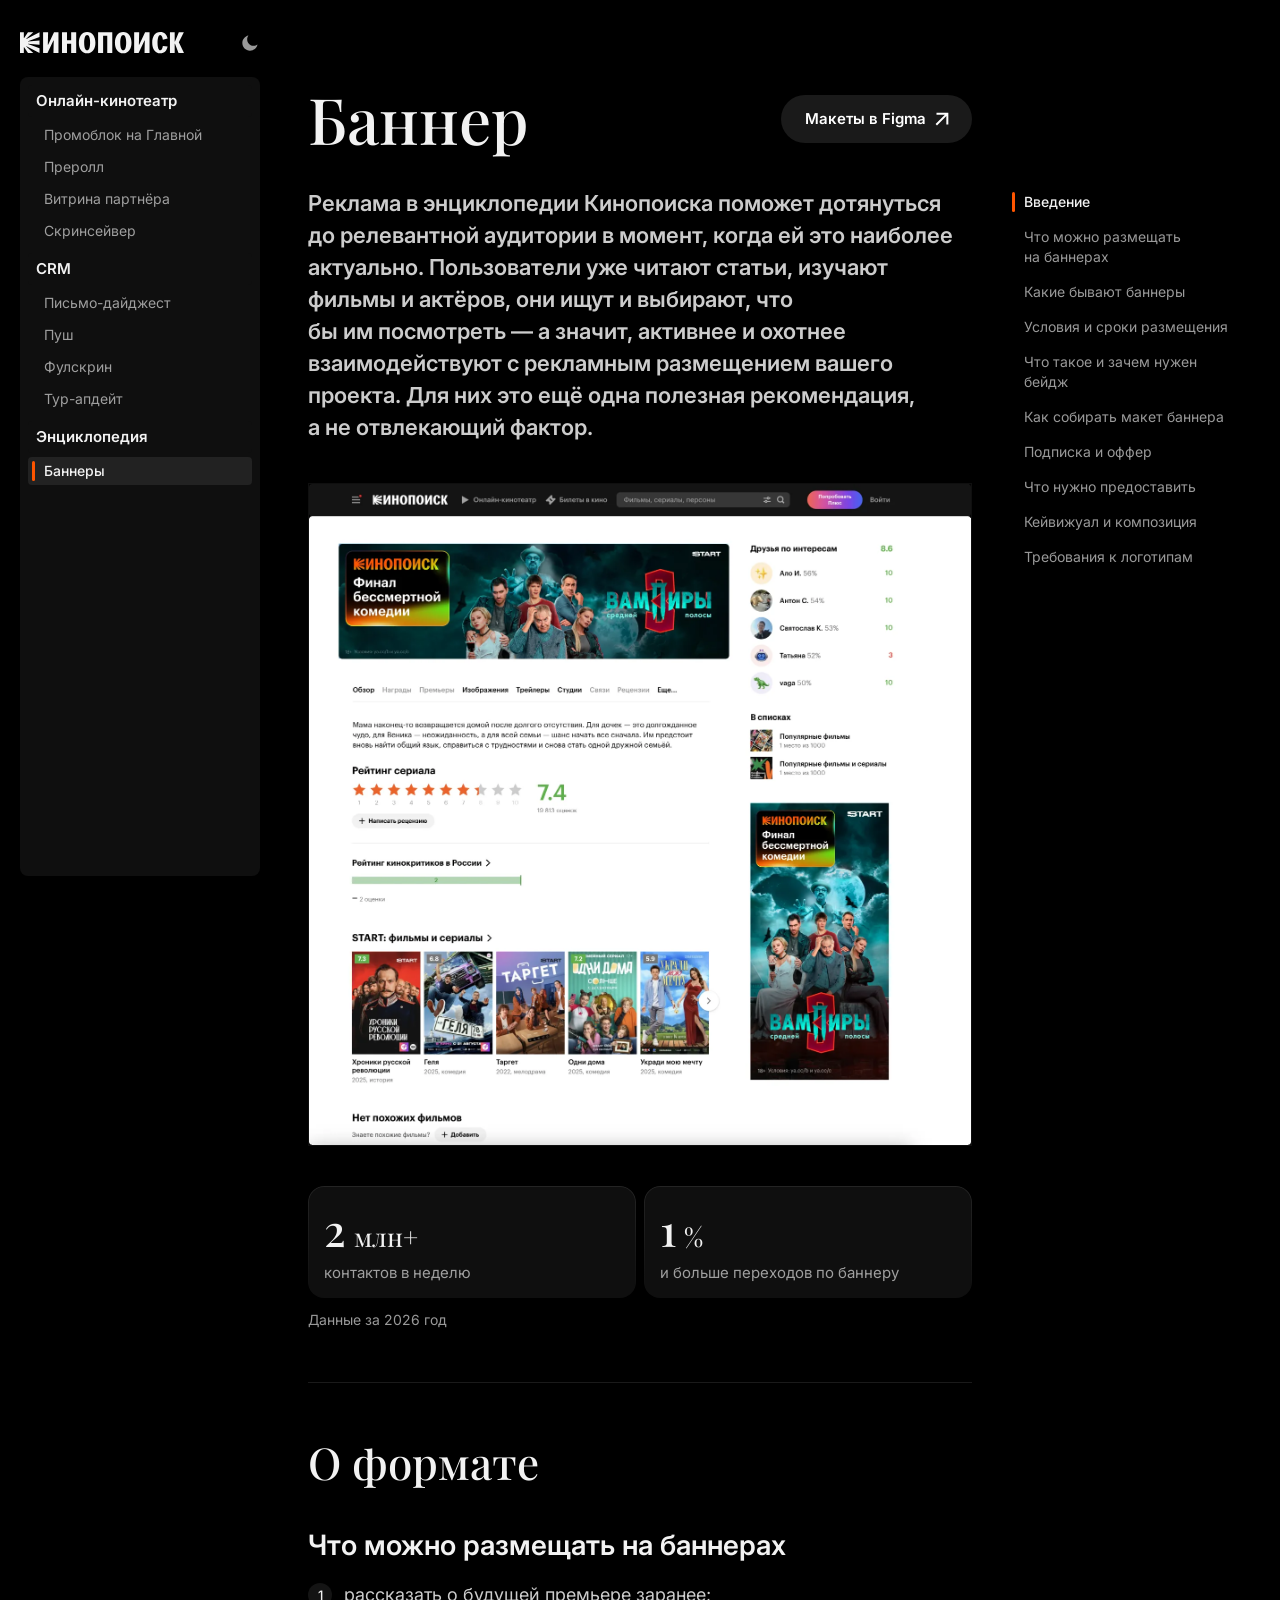
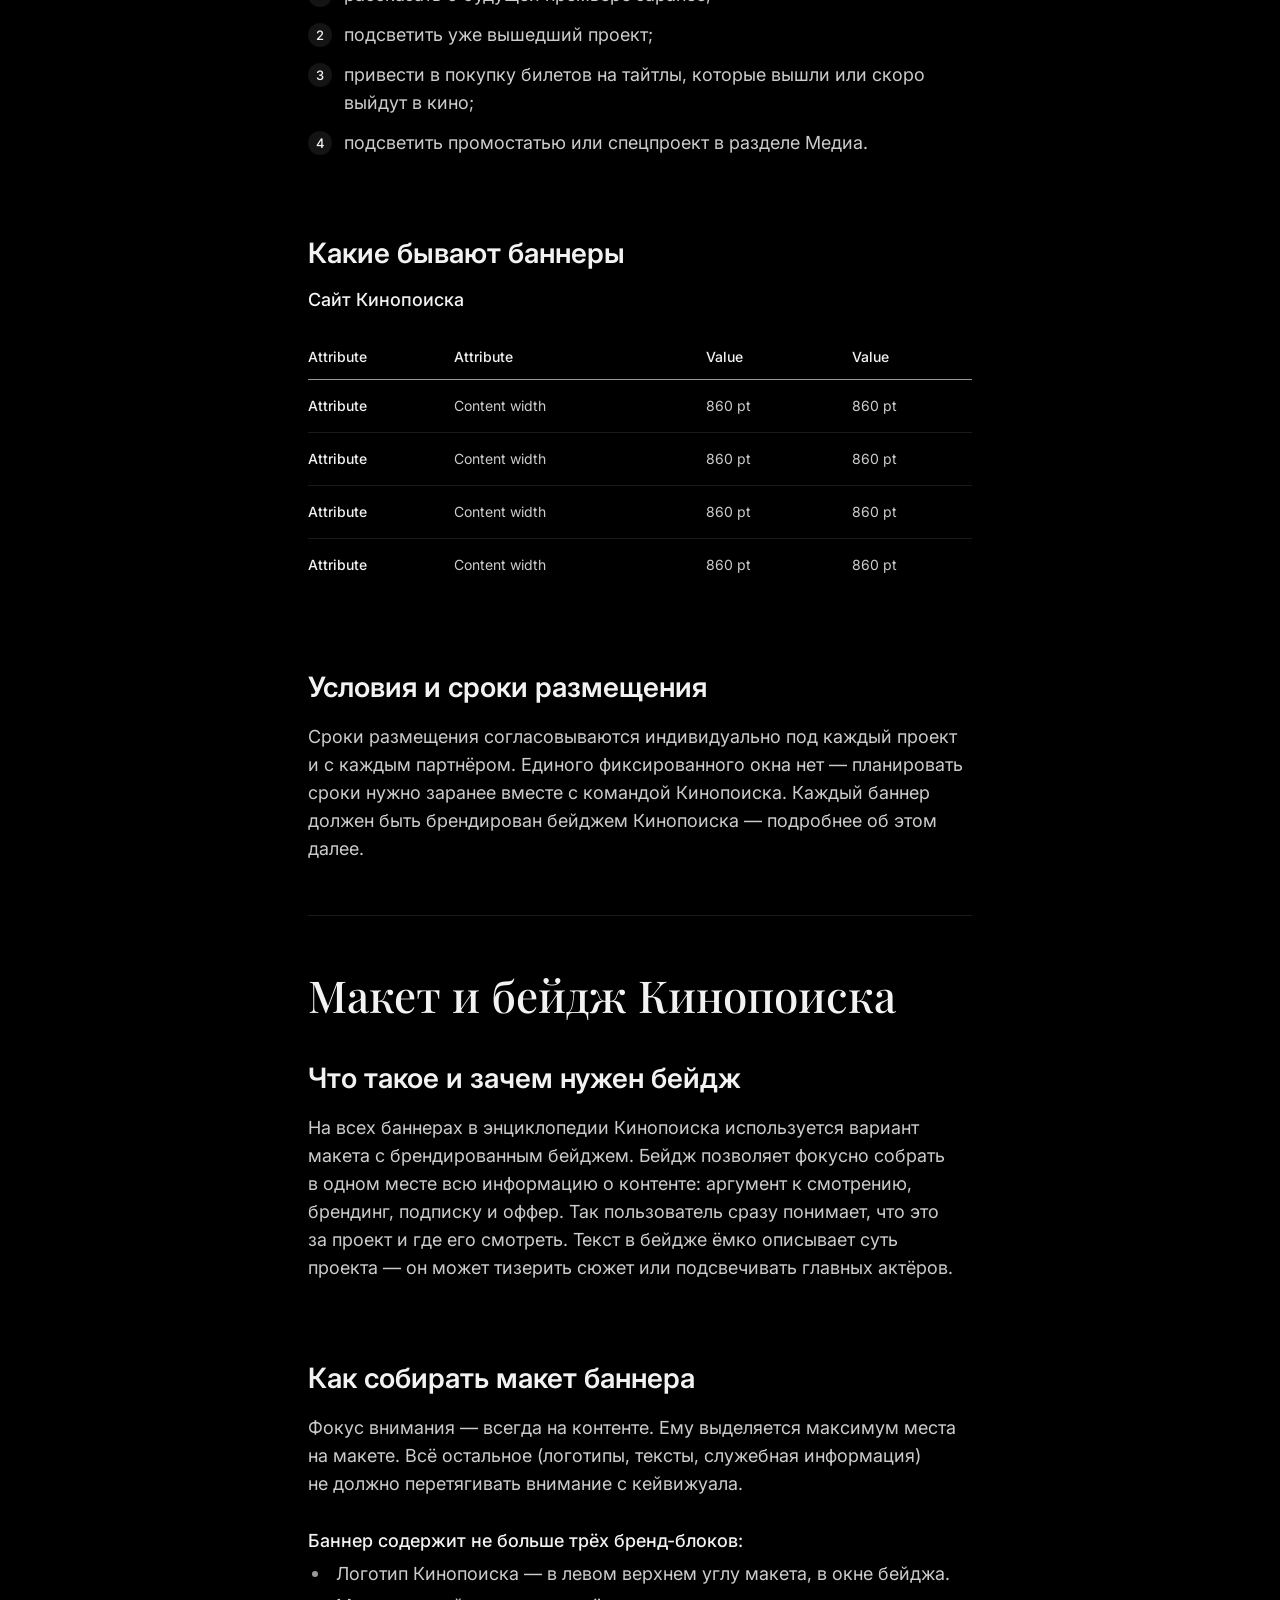
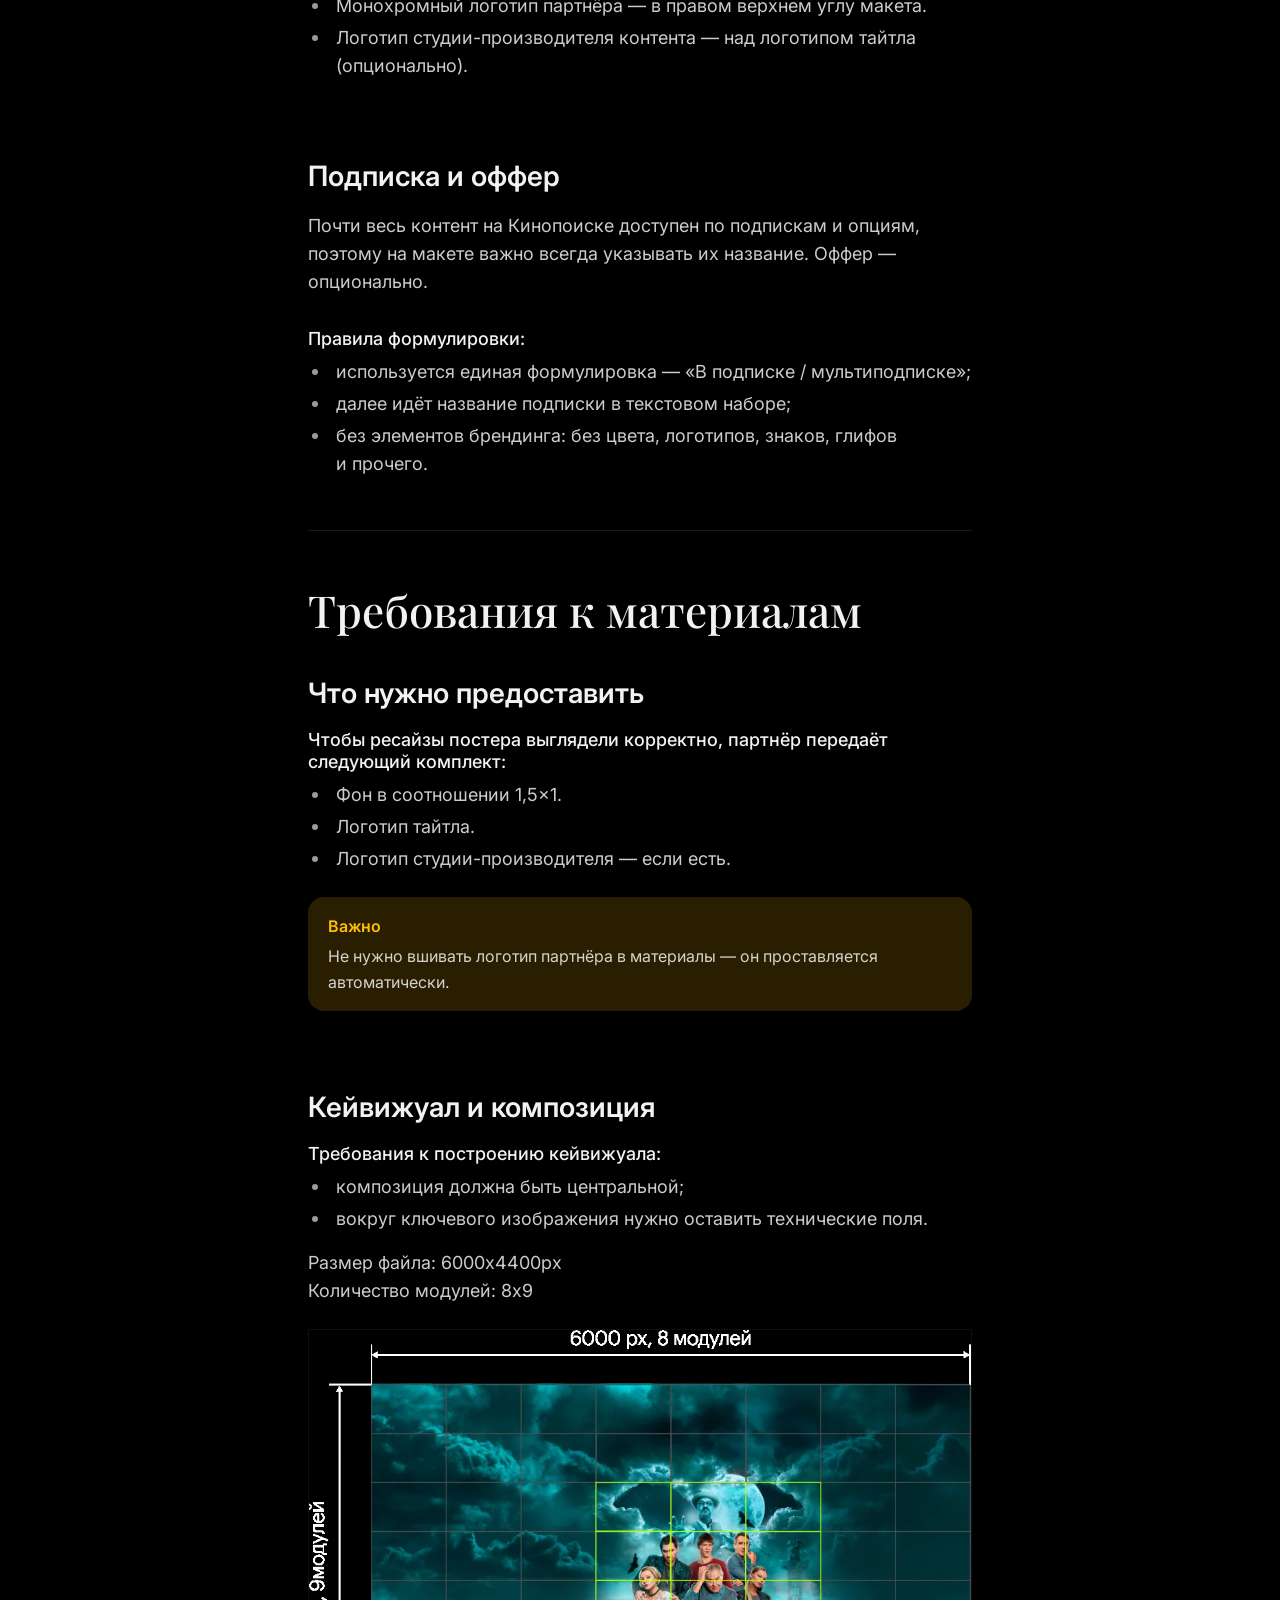
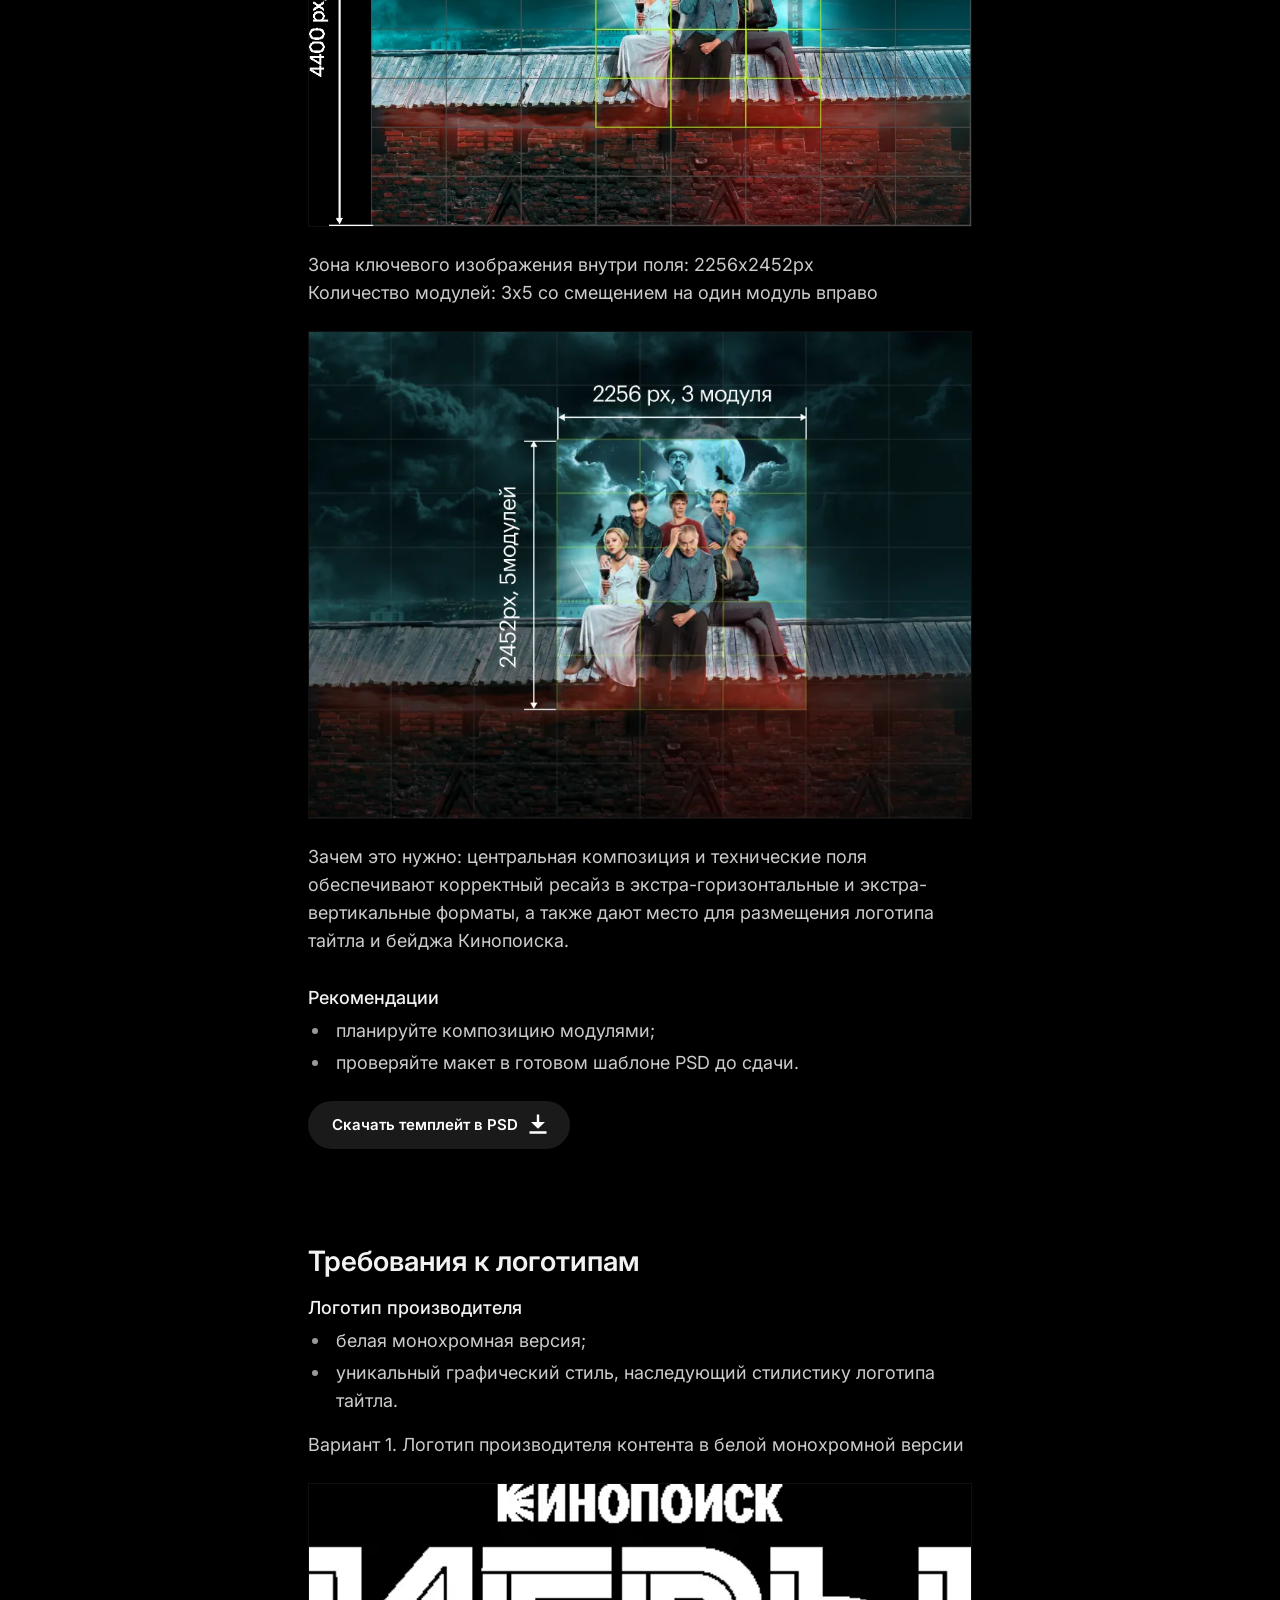
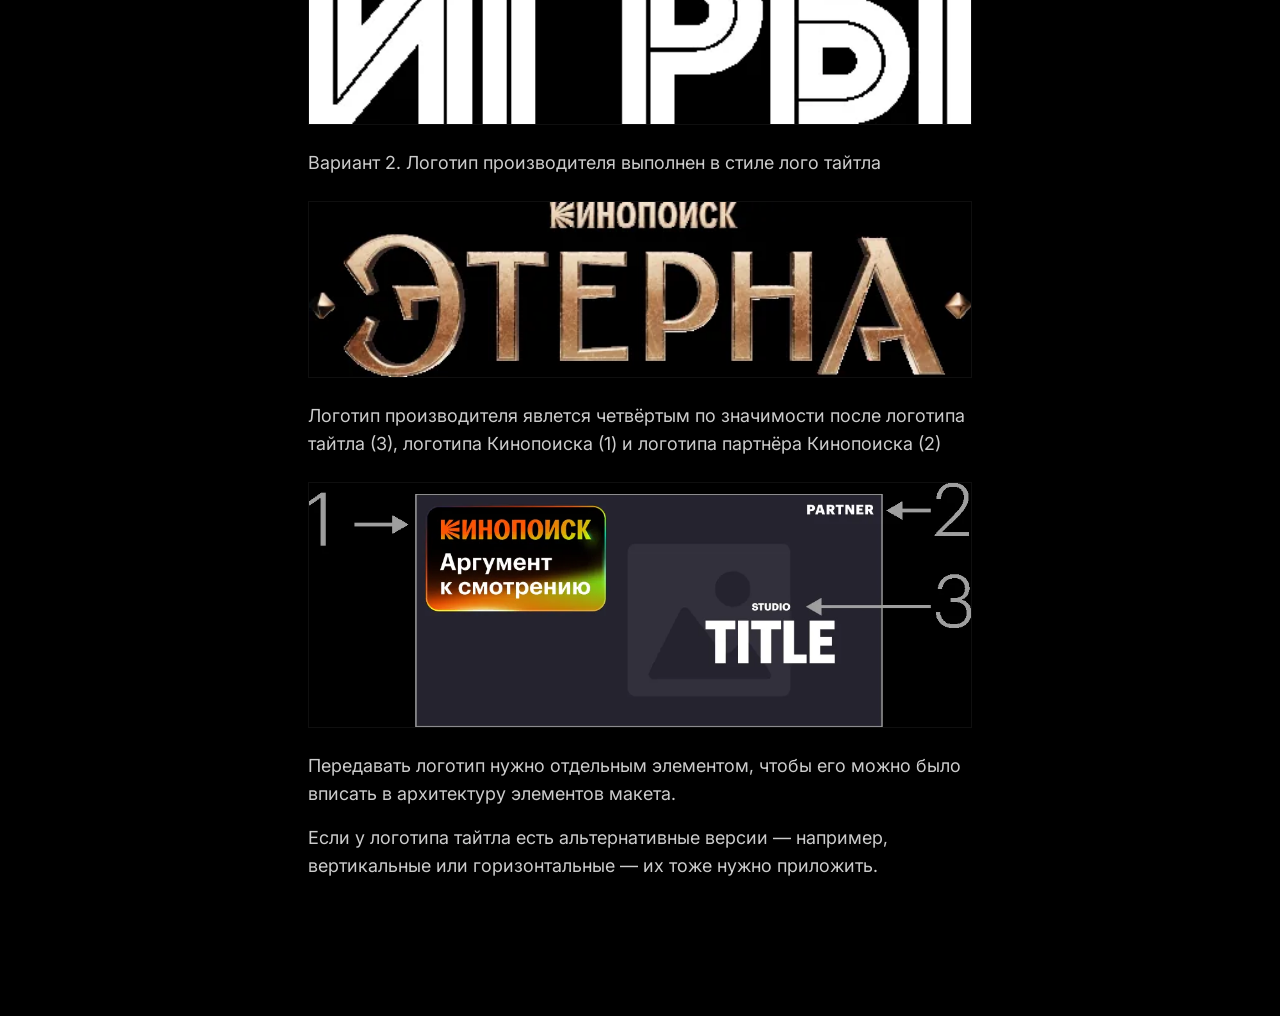
==== commit e6976c05: "Цветные плашки: одна светлота на семью, чистые тона" ====
--- a/banner.html
+++ b/banner.html
@@ -15,7 +15,7 @@
   <title>Баннер — Лендинг форматов</title>
   <meta name="description" content="Реклама в энциклопедии Кинопоиска поможет дотянуться до релевантной аудитории в момент, когда ей это наиболее актуально. Пользователи уже читают статьи, изучают">
   <meta name="theme-color" content="#000000" media="(prefers-color-scheme: dark)">
-  <meta name="theme-color" content="#ffffff" media="(prefers-color-scheme: light)">
+  <meta name="theme-color" content="#fcfcfb" media="(prefers-color-scheme: light)">
   <meta property="og:title" content="Баннер — гайд по формату">
   <meta property="og:description" content="Реклама в энциклопедии Кинопоиска поможет дотянуться до релевантной аудитории в момент, когда ей это наиболее актуально. Пользователи уже читают статьи, изучают">
   <meta property="og:type" content="article">
@@ -30,7 +30,7 @@
   <link rel="preconnect" href="https://fonts.googleapis.com">
   <link rel="preconnect" href="https://fonts.gstatic.com" crossorigin>
   <link rel="stylesheet" href="https://fonts.googleapis.com/css2?family=Inter:wght@400;500;600&amp;family=Playfair+Display:wght@400;500&amp;display=swap">
-  <link rel="stylesheet" href="assets/css/style.css?v=35dbda0d">
+  <link rel="stylesheet" href="assets/css/style.css?v=35650f7a">
 </head>
 <body>
   <div class="layout">
--- a/assets/css/style.css
+++ b/assets/css/style.css
@@ -53,25 +53,39 @@
   /* кнопка из макета 523:7176 «тёмная»: 10% белого, подпись чистая белая */
   --surface-button: rgba(255, 255, 255, 0.1);
   --text-button: #ffffff;
-  /* заголовки цветных плашек — тон в полную силу, как в макете 512:3642 */
-  --text-allow: #3ea784;
-  --text-deny: #fc6257;
-  --text-warning: #ffce22;
+  /* Заливки цветных плашек. Правило семьи: у трёх плашек одна светлота и
+     разный тон — тогда они читаются набором, а не случайными пятнами.
+     Светлота выравнена по расчёту, до L* = 12 на фоне страницы, поэтому
+     прозрачности разные: красный сам по себе тёмный, ему нужно 24%, чтобы
+     догнать зелёный и золотой на 16%.
+     Тона взяты насыщенными: чем чище источник, тем медленнее падает цветность
+     вслед за светлотой. Прежние приглушённые тона на 10% давали не цвет,
+     а грязь — красный уходил в коричневый, золотой в оливковый. */
+  --surface-allow: rgba(0, 230, 150, 0.16);
+  --surface-deny: rgba(255, 60, 90, 0.24);
+  --surface-warning: rgba(255, 190, 0, 0.16);
+  /* заголовок — тон своей заливки в полную силу; контраст на ней от 4,7 */
+  --text-allow: #00e696;
+  --text-deny: #ff3c5a;
+  --text-warning: #ffbe00;
 }
 
 [data-theme="light"] {
   color-scheme: light;
 
-  --surface: #ffffff;
+  /* не чистый белый: тёплая примесь снимает с длинного текста резкость,
+     которую даёт #fff, и страница перестаёт слепить. Цвет держат оба
+     непрозрачных двойника ниже — при его правке пересчитать и их */
+  --surface: #fcfcfb;
   --surface-card: rgba(0, 0, 0, 0.04);
-  --surface-card-solid: #f5f5f5; /* тот же цвет непрозрачным — см. тёмную тему */
+  --surface-card-solid: #f2f2f1; /* тот же цвет непрозрачным — см. тёмную тему */
   /* 0.07, а не зеркальные тёмной теме 0.08: на белом чёрная альфа набирает
      вес быстрее. И не 0.06, как было: с 0.06 подсветка совпадала с заливкой
      кнопки (5% чёрного из макета) — две заливки на фоне страницы в двух
      единицах друг от друга. Кнопку двигать нельзя, её значение из макета. */
   --surface-card-hover: rgba(0, 0, 0, 0.07);
   --border: rgba(0, 0, 0, 0.16);
-  --border-soft: #e5e5e5; /* те же 10% чёрного на белом фоне */
+  --border-soft: #e2e2e1; /* те же 10% чёрного на фоне страницы */
   /* зеркалим: 60% белого в светлой теме просто исчезло бы */
   --border-table-head: rgba(0, 0, 0, 0.6);
   --border-media: rgba(0, 0, 0, 0.06);
@@ -93,32 +107,33 @@
      на кнопке так в макете. */
   --surface-button: rgba(0, 0, 0, 0.05);
   --text-button: #000000;
-  /* Макетные тона рассчитаны на тёмный фон: на белом они дают 3:1, а охра
-     и вовсе 1,5:1 — для заголовка мало. Берём те же тона, затемнёнными до
-     4,5:1, но не одной светлотой: от неё цвет теряет характер. У красного
-     приглушила насыщенность, иначе он превращался в резкий алый вместо
-     макетного коралла. Охру довернула на семь градусов в тёплую сторону:
-     затемнённая как есть, она уходила в оливковый и переставала читаться
-     как предупреждение. */
-  --text-allow: #308267;
-  --text-deny: #d14238;
-  --text-warning: #a36700;
+  /* Заливки плашек здесь свои, а не общие с тёмной темой. Правило семьи то же
+     — одна светлота на все три, — но выполнить его одной прозрачностью нельзя:
+     на чёрном альфа светлоту добавляет, на белом отнимает, и красному нужно
+     24% там и 8% здесь. Тон при этом тот же самый, а смысл несёт он, а не
+     прозрачность. Выравнено до L* = 95 на фоне страницы. */
+  --surface-allow: rgba(0, 230, 150, 0.16);
+  --surface-deny: rgba(255, 60, 90, 0.08);
+  --surface-warning: rgba(255, 190, 0, 0.19);
+  /* Те же тона, затемнённые ровно настолько, чтобы дать 4,5 на своей плашке:
+     в полную силу они дают на светлом 1,5–3 и для заголовка не годятся.
+     Дальше нужного не затемняем — от лишней светлоты тон теряет характер. */
+  --text-allow: #007b50;
+  --text-deny: #da0022;
+  --text-warning: #8a6700;
 }
 
 :root {
   --accent: #ff5500;
 
-  /* Цветные плашки из макета 512:3642: у каждой один тон — заголовок им же
-     в полную силу, заливка им же на 10%. Тона сняты с макета попиксельно.
+  /* Заливки и заголовки цветных плашек живут в блоках тем: одной парой
+     значений семью на двух фонах не удержать, разбор — там же.
+     Тона родом из макета 512:3642, но взяты чище и плотнее: макетные
+     на 10% годились для #0d0d0d, а на чистом чёрном обернулись грязью.
      Нейтральная заметка в эту семью не входит: она остаётся на 6% белого
      вместе с меню и карточками, её тон общий с ними.
-     «Важно» залито охрой, а не брендовым #FF5500: оранжевым на странице
-     отмечен текущий раздел в обоих меню, и плашка спорила с этой меткой.
-     Заливка одна на обе темы — цвет здесь несёт смысл, а не подстраивается
-     под фон. А вот заголовки в светлой теме свои, они живут в блоках тем. */
-  --surface-allow: rgba(62, 167, 132, 0.1);
-  --surface-deny: rgba(252, 98, 87, 0.1);
-  --surface-warning: rgba(255, 206, 34, 0.1);
+     «Важно» жёлтое, а не брендовое #FF5500: оранжевым на странице отмечен
+     текущий раздел в обоих меню, и плашка спорила с этой меткой. */
 
   /* лицензионные шрифты макета идут первыми — у кого они стоят, увидит макет
      один в один; остальным подставляются близкие открытые аналоги */
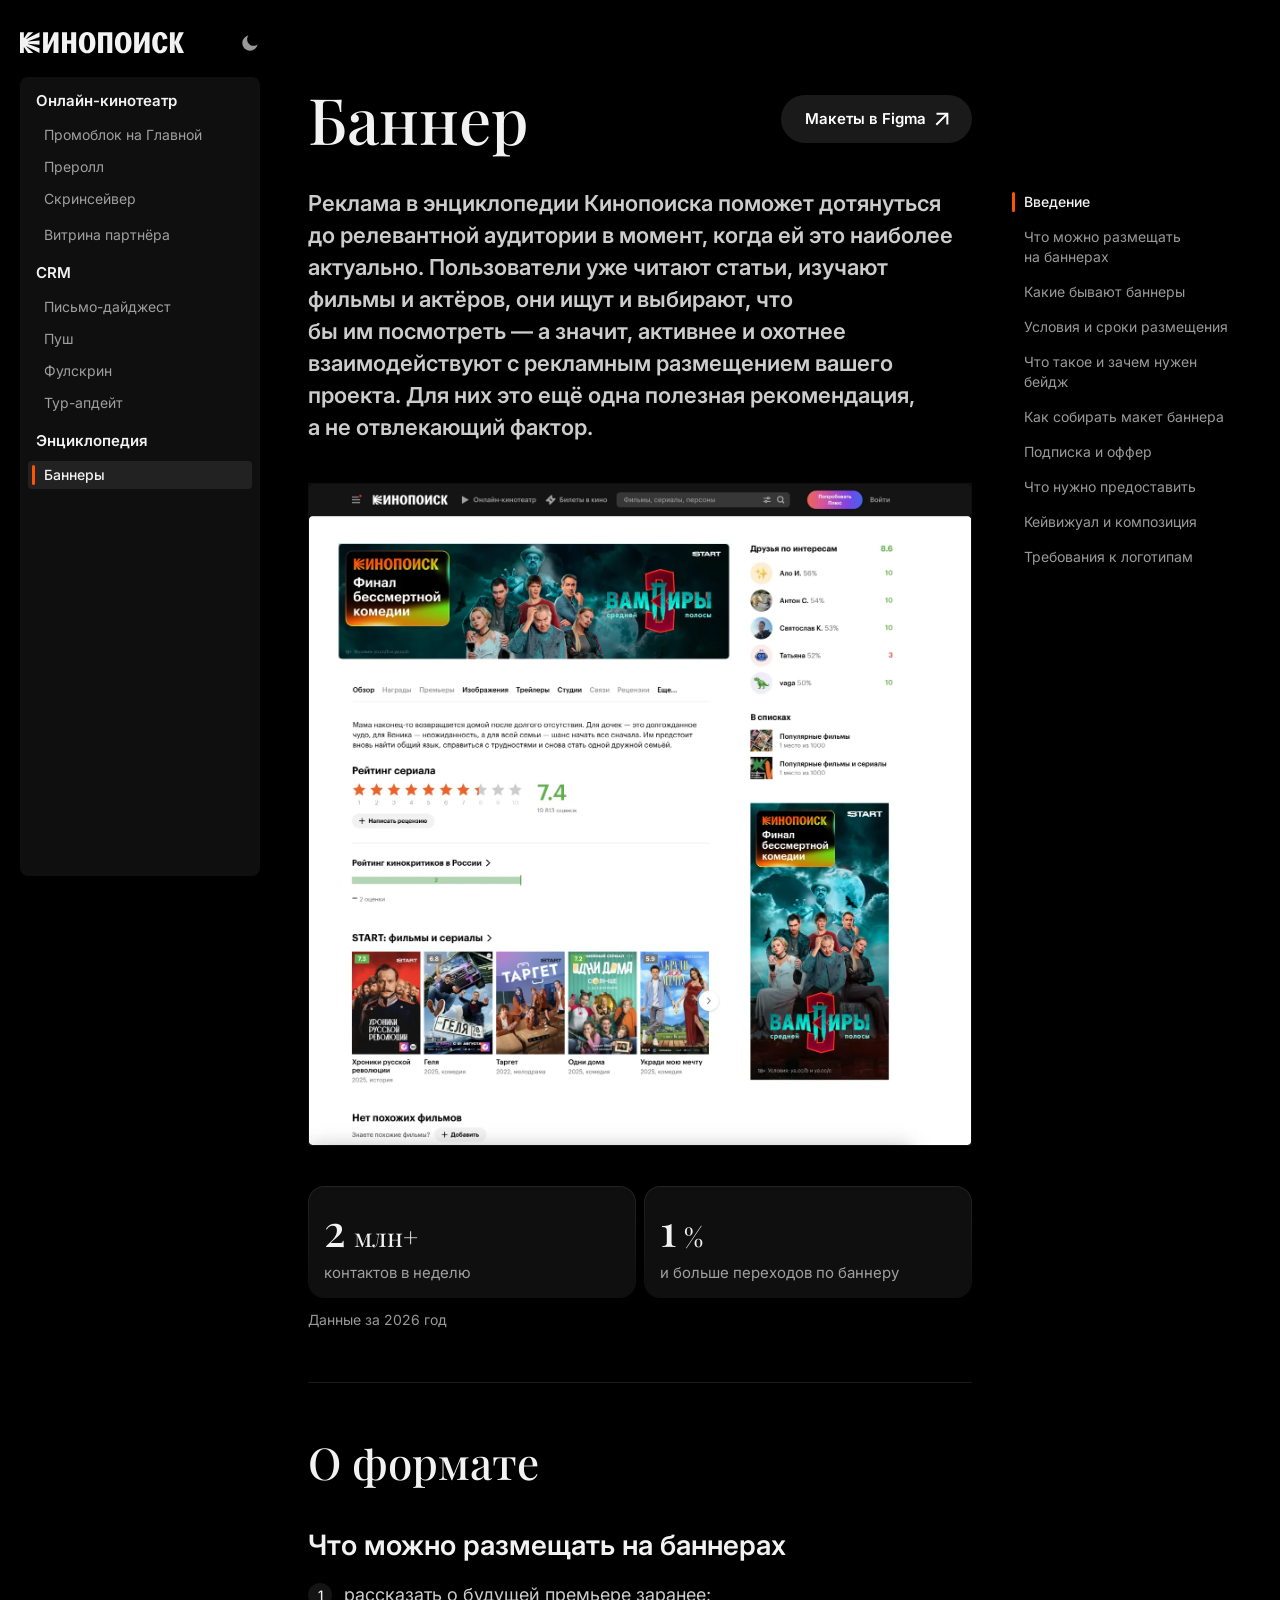
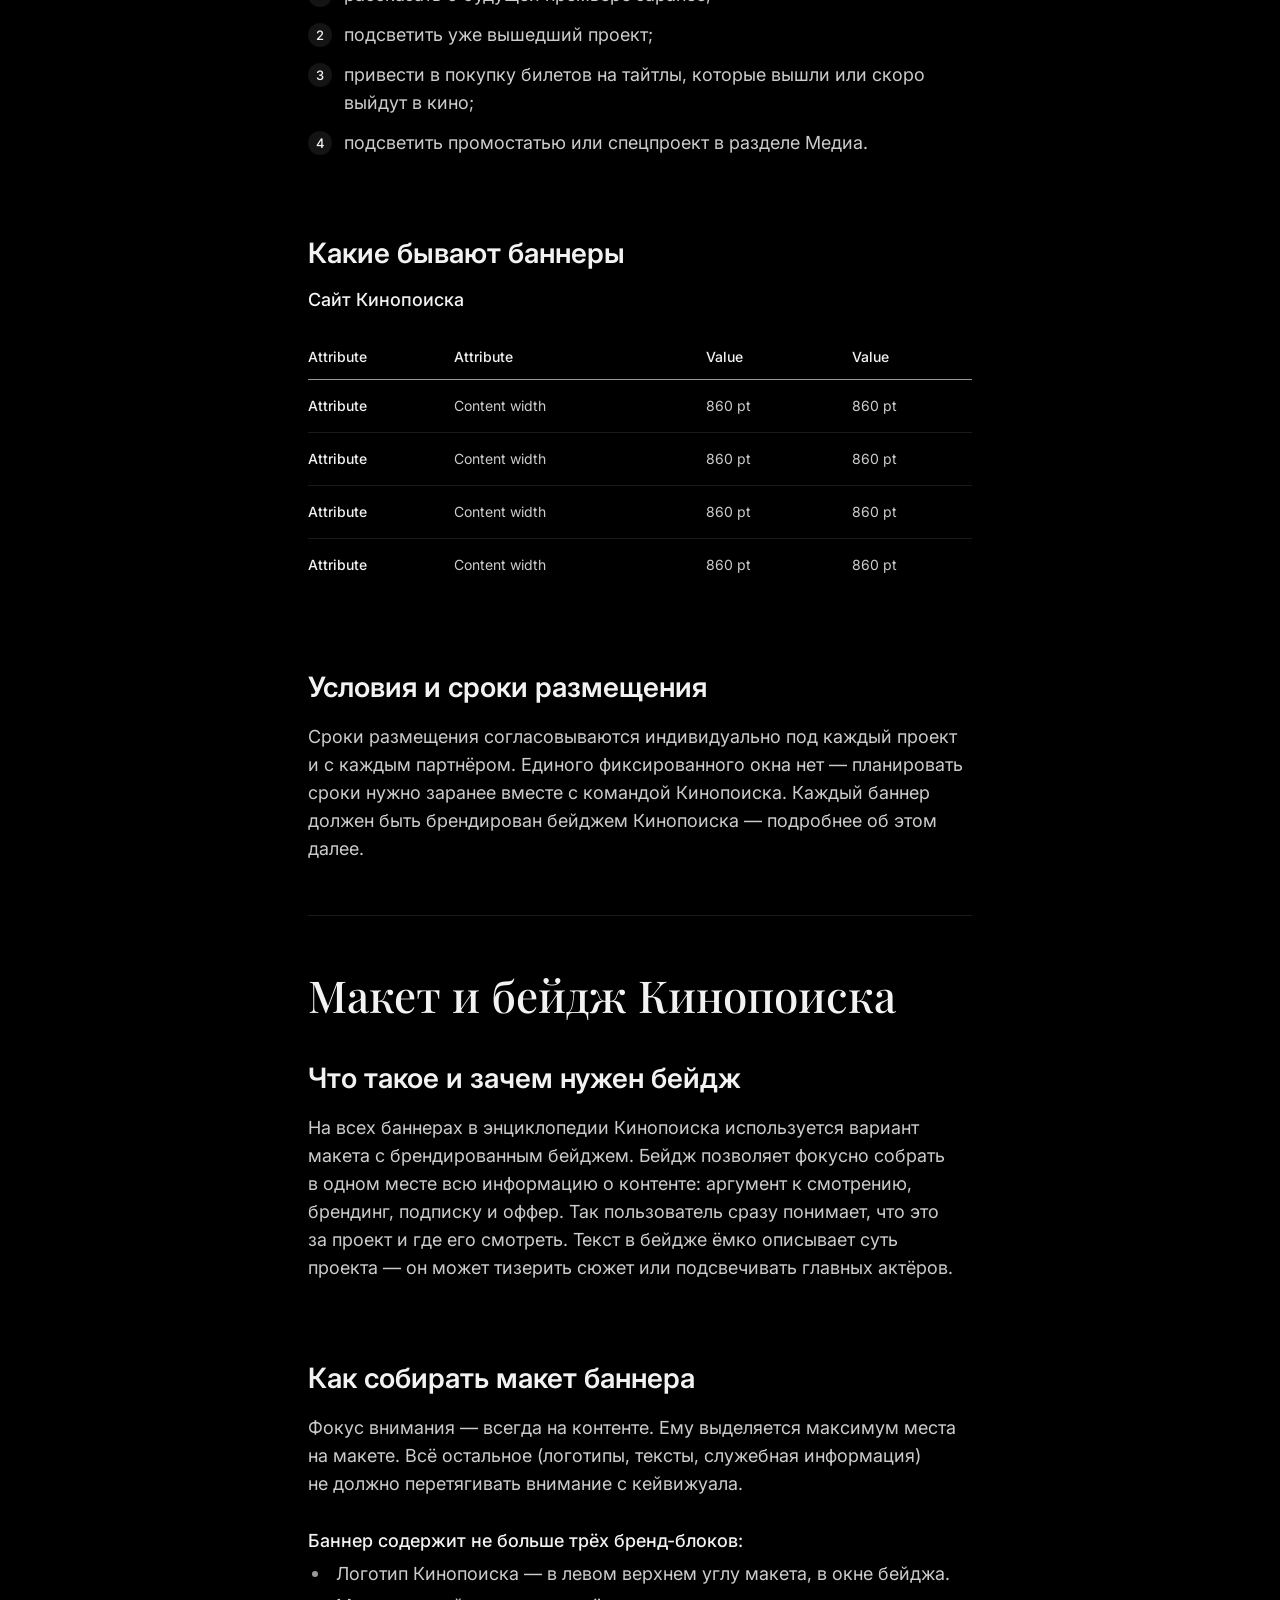
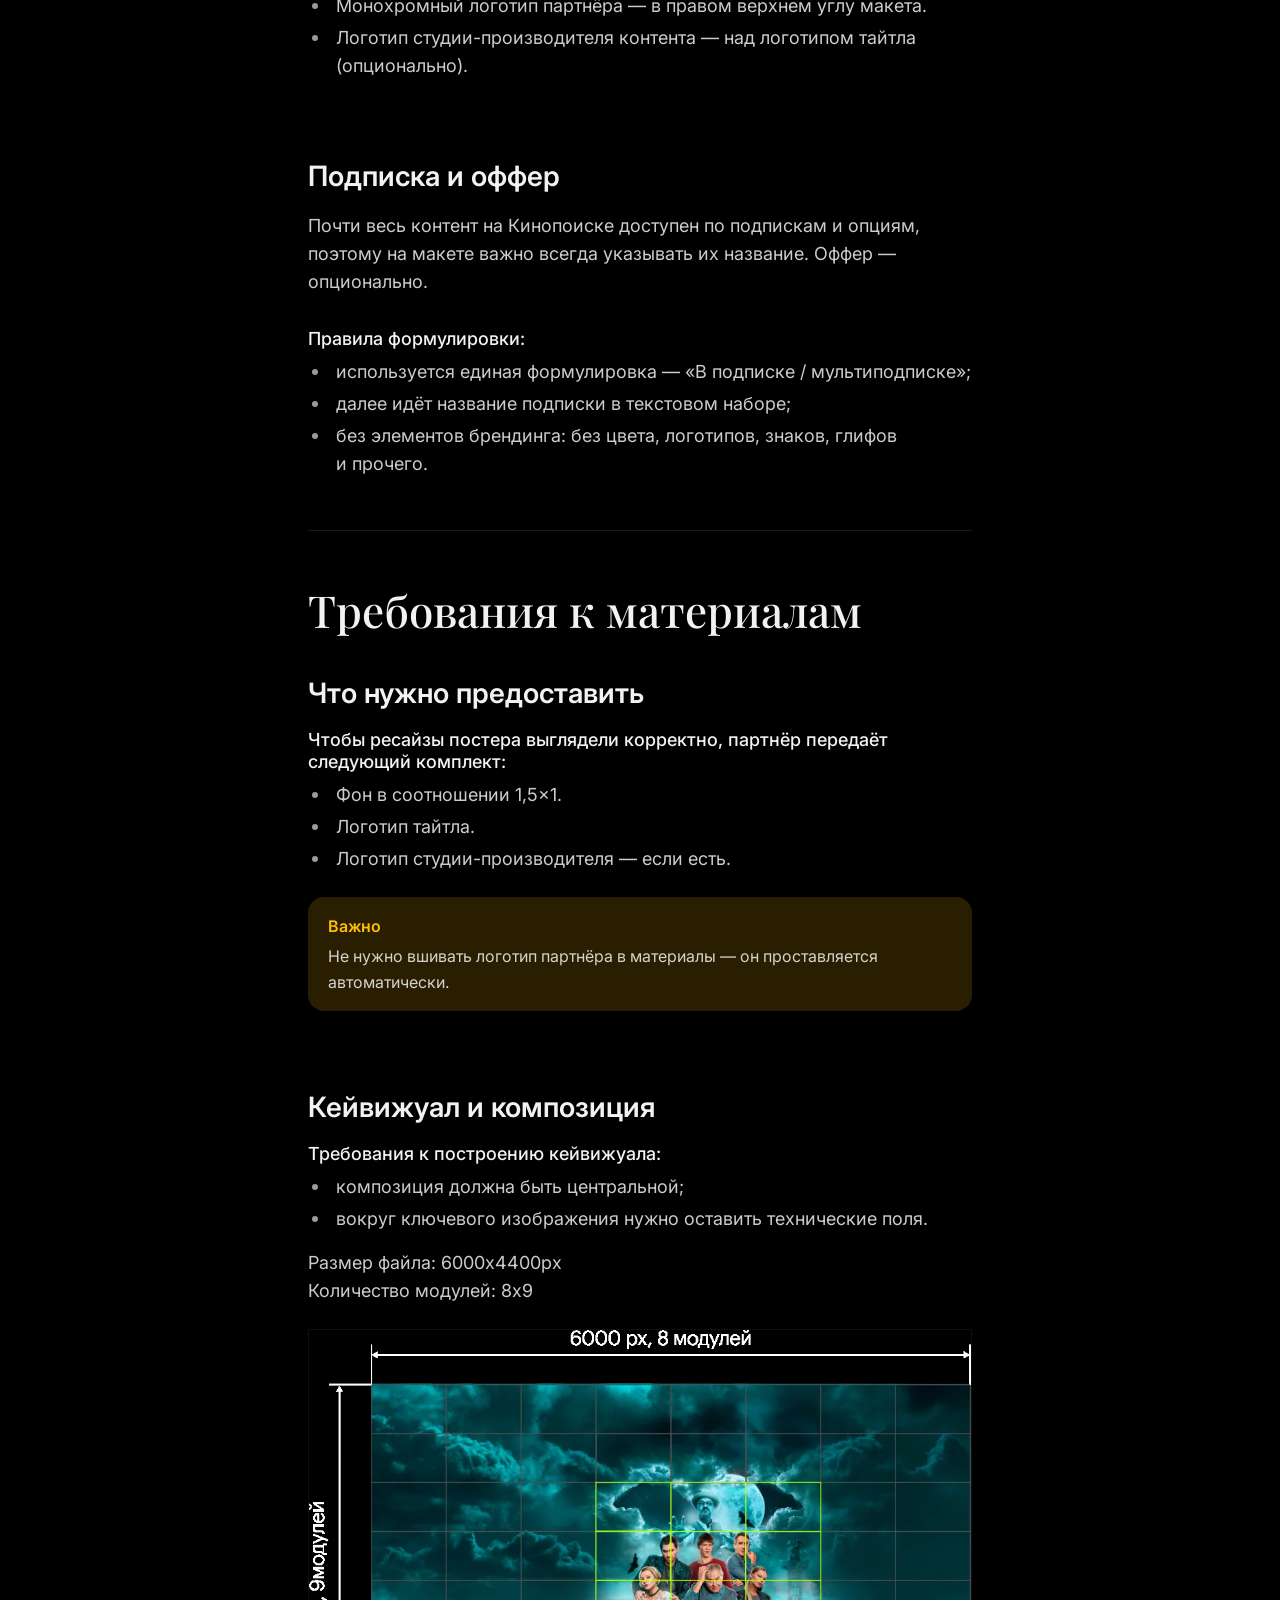
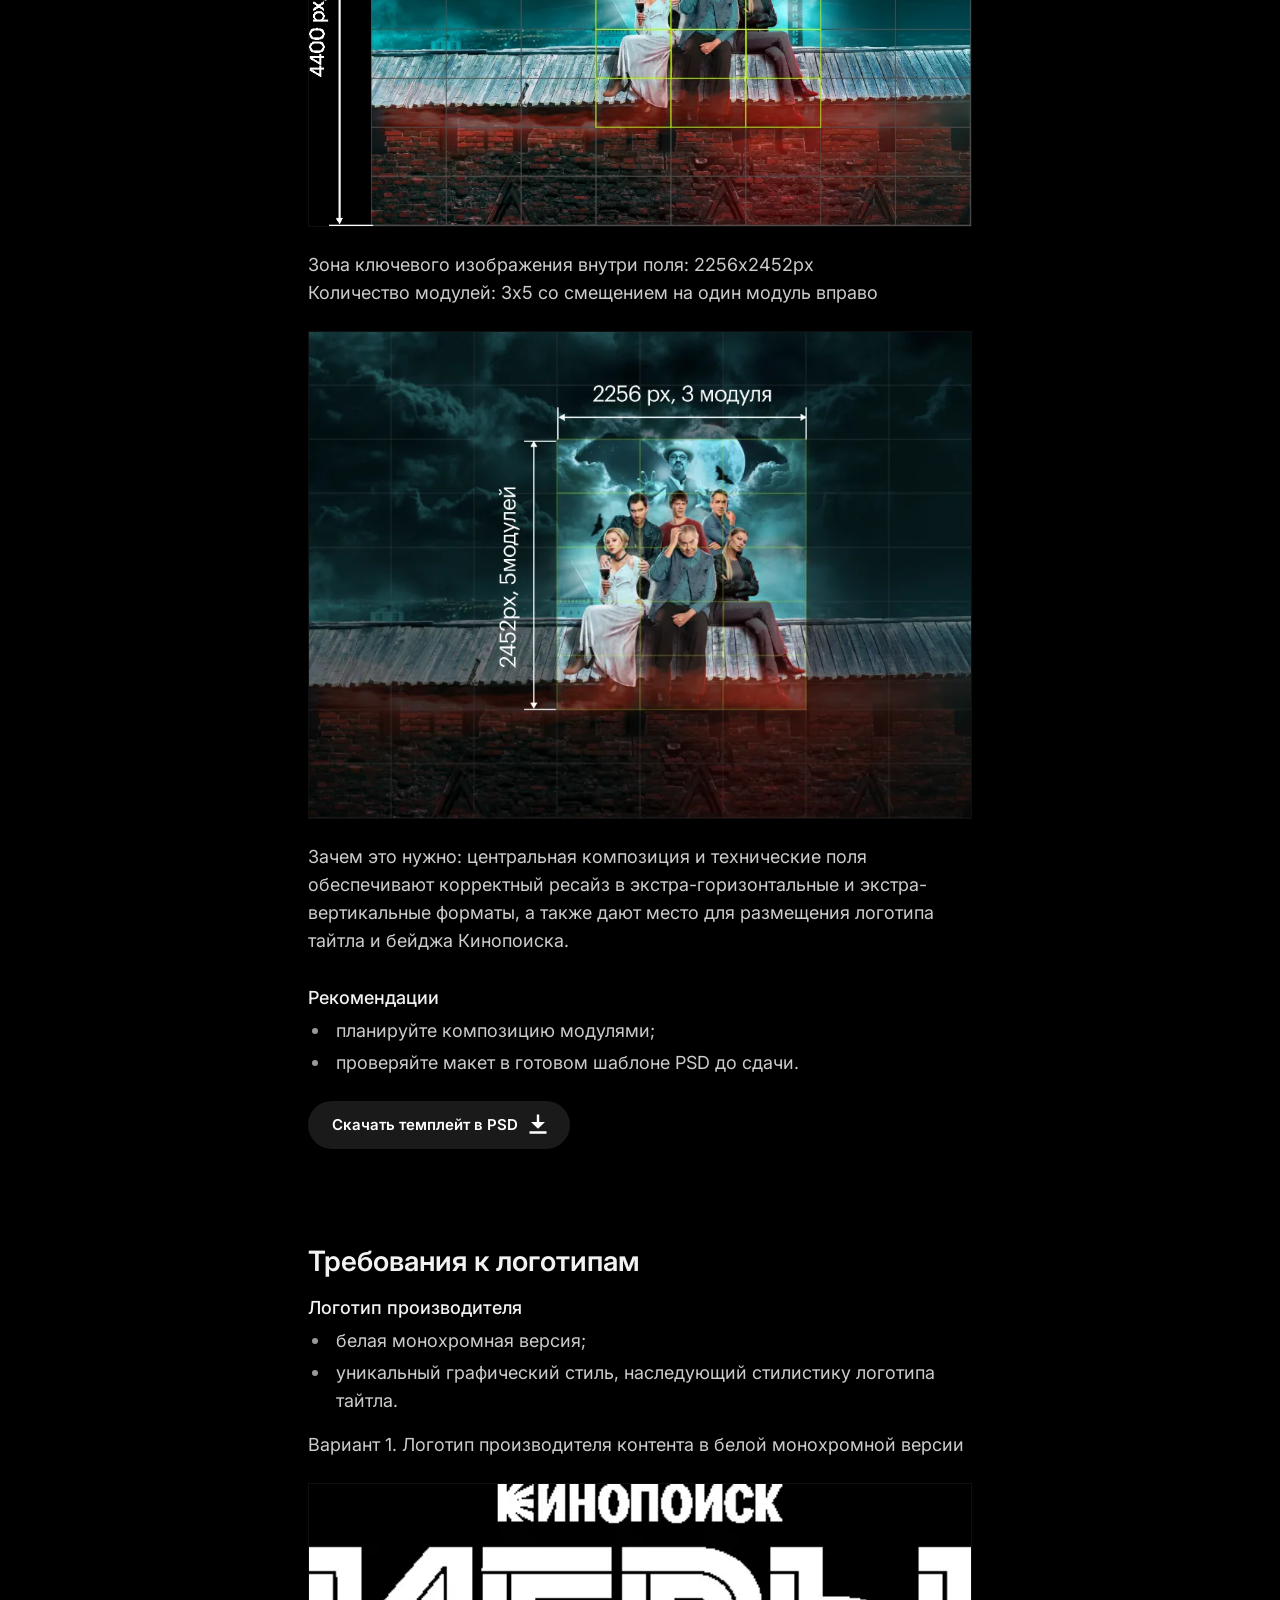
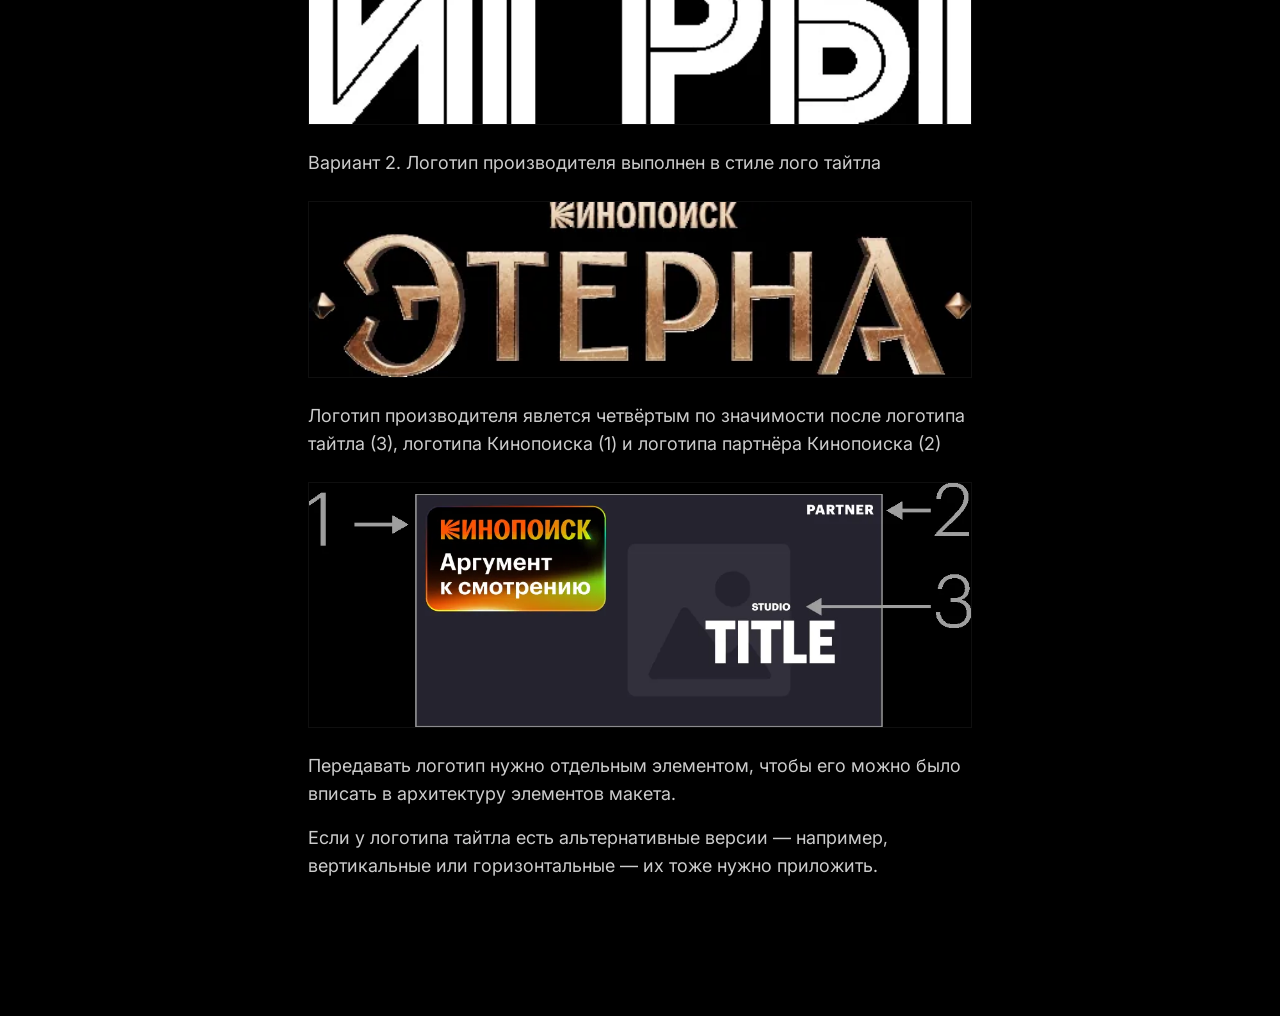
==== commit 03d781ca: "«Витрина партнёра» — отдельным пунктом меню" ====
--- a/banner.html
+++ b/banner.html
@@ -30,7 +30,7 @@
   <link rel="preconnect" href="https://fonts.googleapis.com">
   <link rel="preconnect" href="https://fonts.gstatic.com" crossorigin>
   <link rel="stylesheet" href="https://fonts.googleapis.com/css2?family=Inter:wght@400;500;600&amp;family=Playfair+Display:wght@400;500&amp;display=swap">
-  <link rel="stylesheet" href="assets/css/style.css?v=35650f7a">
+  <link rel="stylesheet" href="assets/css/style.css?v=a1454fe1">
 </head>
 <body>
   <div class="layout">
@@ -49,7 +49,8 @@
       </div>
       <button class="nav-toggle" type="button" data-nav-toggle>Разделы</button>
       <div class="nav-groups">
-          <div class="nav-group"><p class="nav-group__title" id="nav-онлайн-кинотеатр">Онлайн-кинотеатр</p><ul class="nav-list" aria-labelledby="nav-онлайн-кинотеатр"><li><a href="#" aria-disabled="true">Промоблок на Главной</a></li><li><a href="index.html">Преролл</a></li><li><a href="#" aria-disabled="true">Витрина партнёра</a></li><li><a href="#" aria-disabled="true">Скринсейвер</a></li></ul></div>
+          <div class="nav-group"><p class="nav-group__title" id="nav-онлайн-кинотеатр">Онлайн-кинотеатр</p><ul class="nav-list" aria-labelledby="nav-онлайн-кинотеатр"><li><a href="#" aria-disabled="true">Промоблок на Главной</a></li><li><a href="index.html">Преролл</a></li><li><a href="#" aria-disabled="true">Скринсейвер</a></li></ul></div>
+          <div class="nav-group"><ul class="nav-list nav-list--solo"><li><a href="#" aria-disabled="true">Витрина партнёра</a></li></ul></div>
           <div class="nav-group"><p class="nav-group__title" id="nav-crm">CRM</p><ul class="nav-list" aria-labelledby="nav-crm"><li><a href="#" aria-disabled="true">Письмо-дайджест</a></li><li><a href="#" aria-disabled="true">Пуш</a></li><li><a href="#" aria-disabled="true">Фулскрин</a></li><li><a href="#" aria-disabled="true">Тур-апдейт</a></li></ul></div>
           <div class="nav-group"><p class="nav-group__title" id="nav-энциклопедия">Энциклопедия</p><ul class="nav-list" aria-labelledby="nav-энциклопедия"><li><a href="banner.html" aria-current="page">Баннеры</a></li></ul></div>
       </div>
--- a/assets/css/style.css
+++ b/assets/css/style.css
@@ -447,6 +447,18 @@
   margin-top: 4px;
 }
 
+/* Пункт без раздела стоит на уровне названий групп, а не их пунктов: он им
+   ровня. Останься он на общей втяжке — читался бы последней строкой списка
+   сверху, ровно от чего его и отделяли. Полосу текущей страницы при этом
+   двигаем к самому краю плашки, иначе она упирается в первую букву. */
+.nav-list--solo a {
+  padding-left: 8px;
+}
+
+.nav-list--solo a[aria-current="page"]::before {
+  left: 0;
+}
+
 /* пункт отбит от названия группы на 8 вправо: вложенность видно по левому
    краю строк, а не по лишней вертикальной линии. 14 вместо 15 — в колонке
    220 после такой отбивки длинные названия иначе переносятся в две строки.
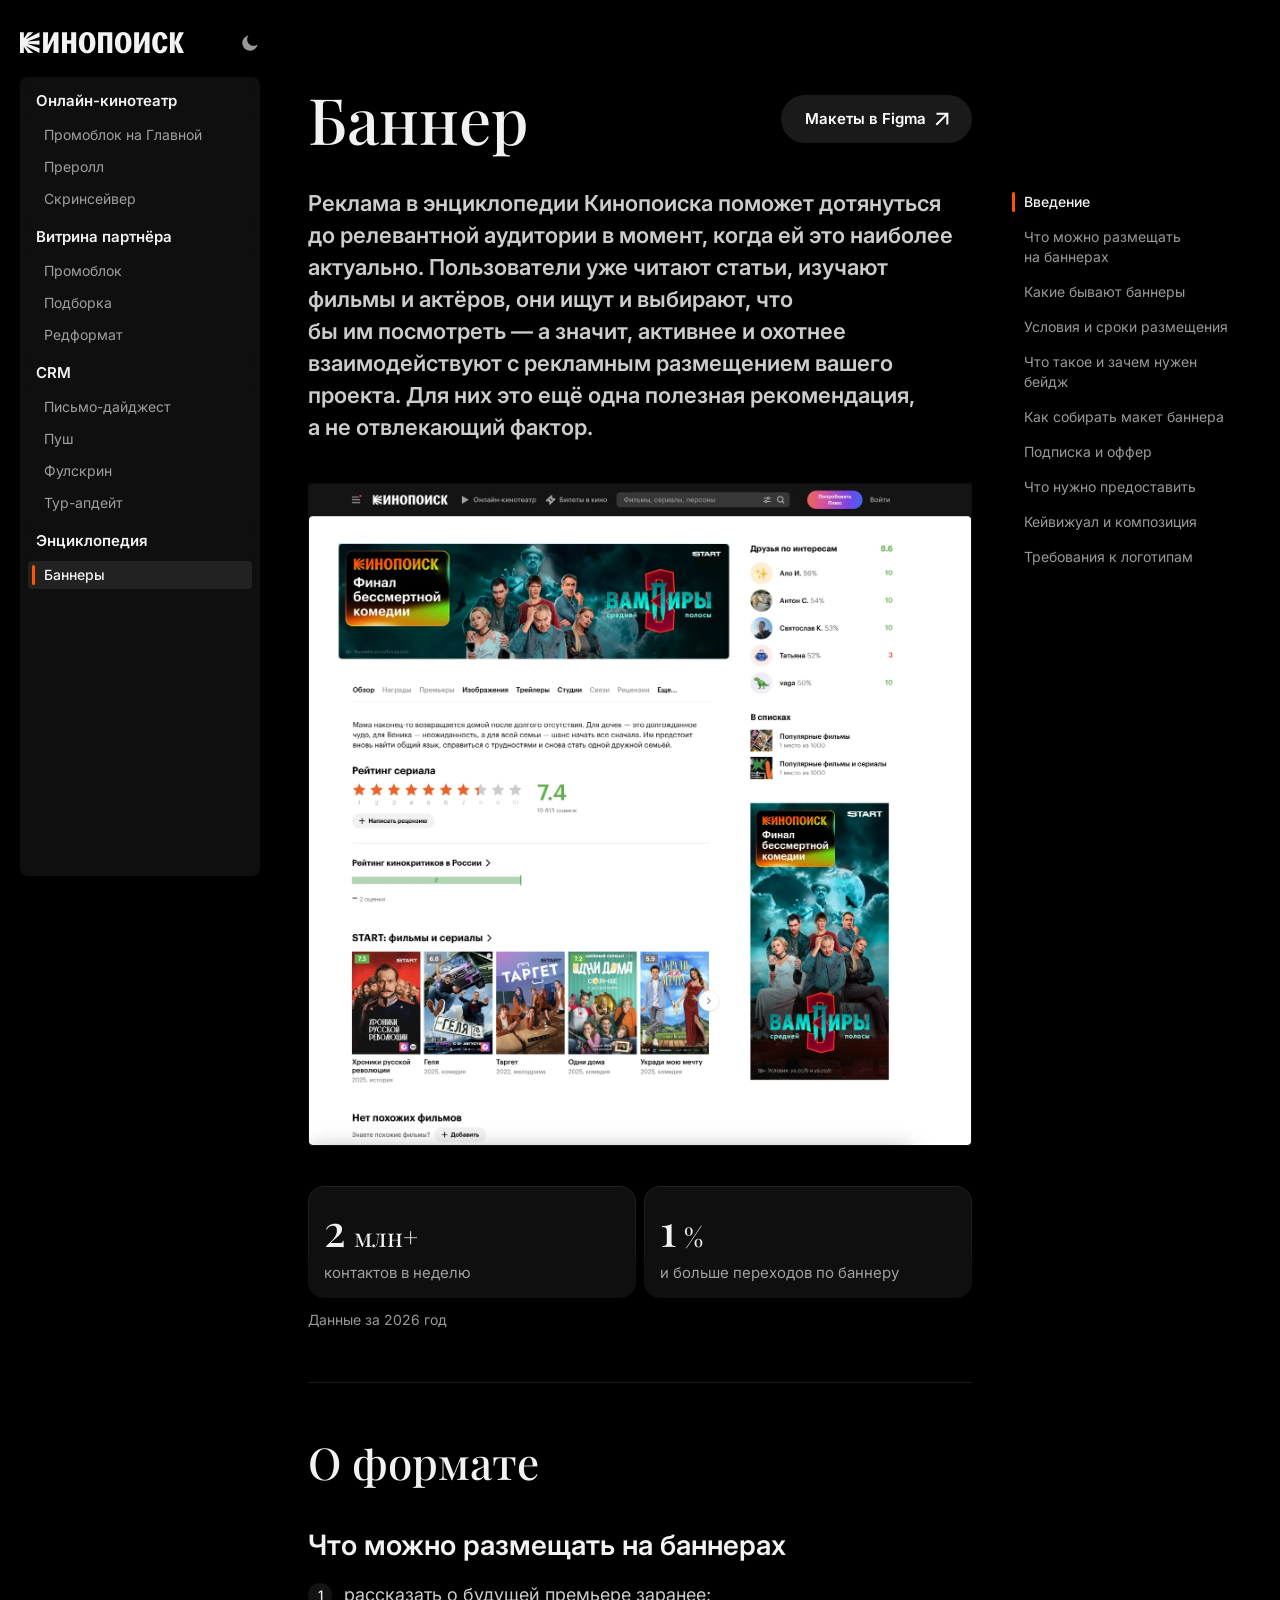
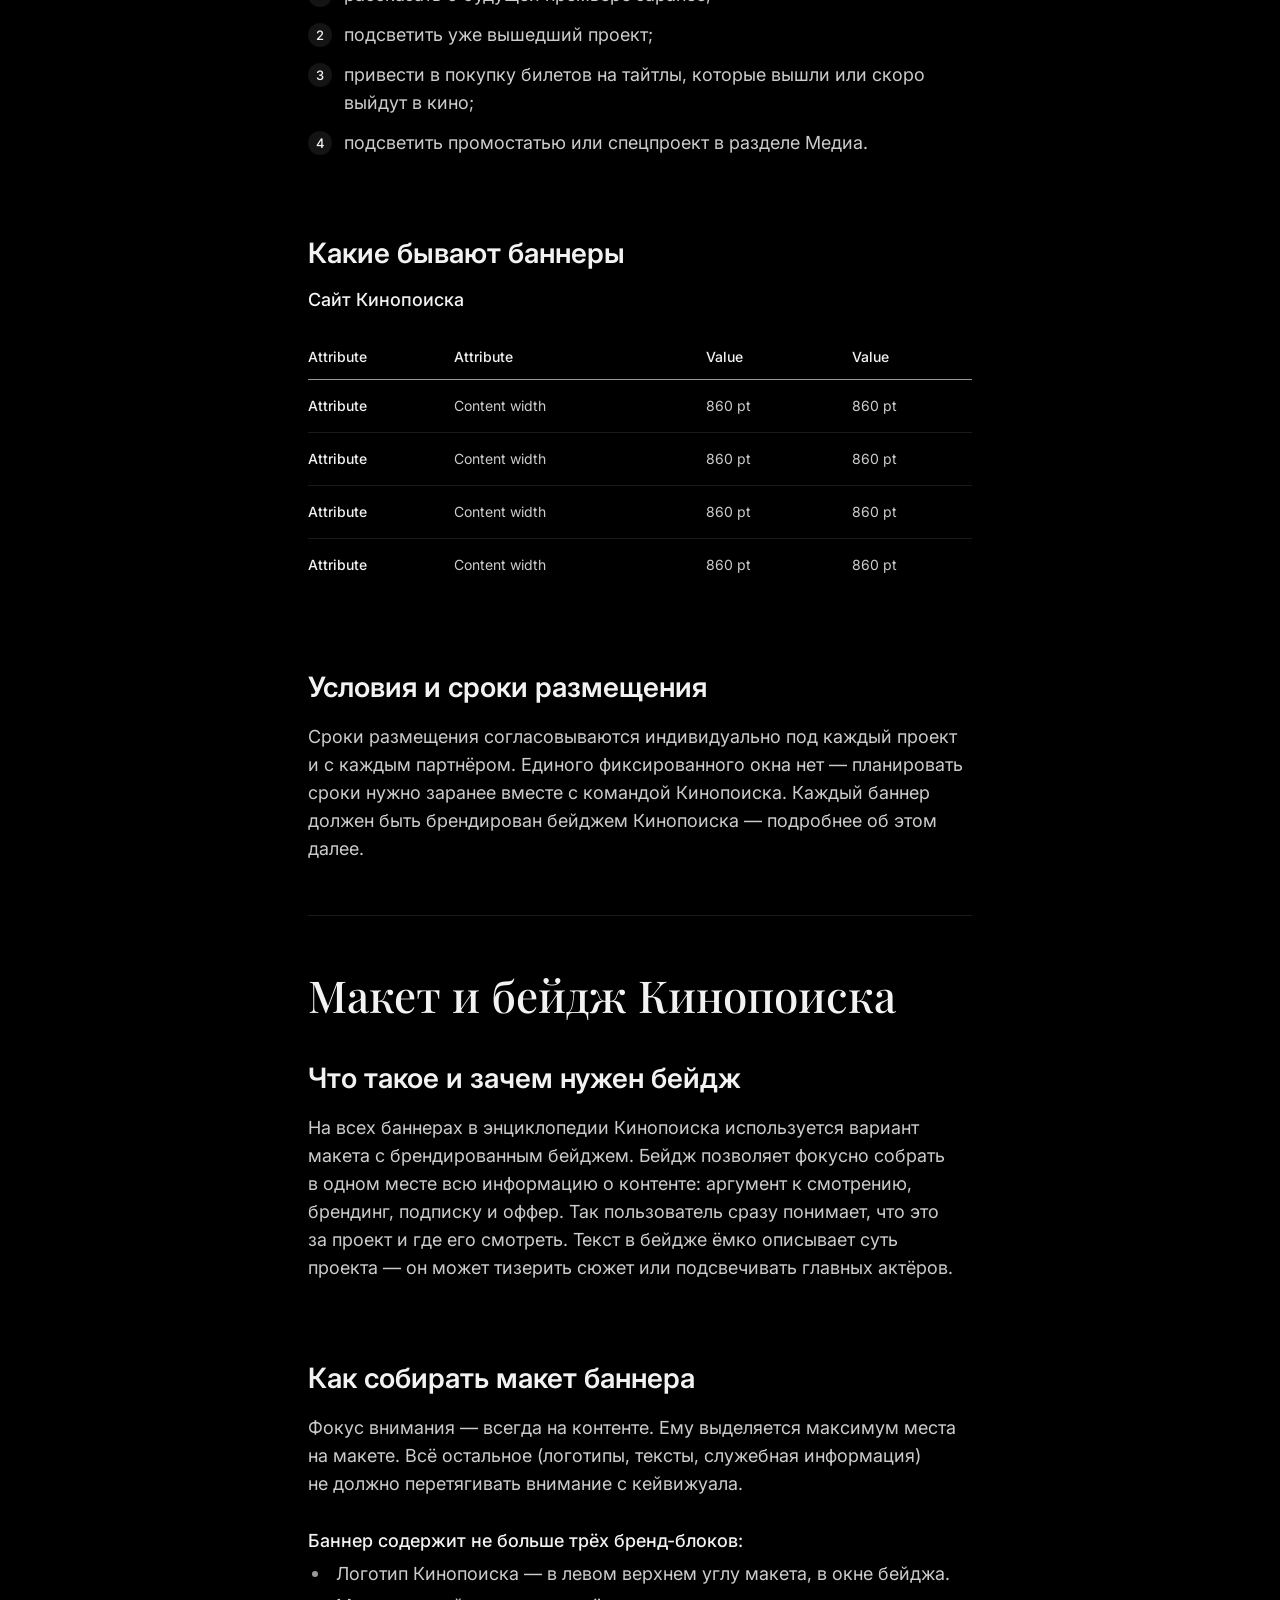
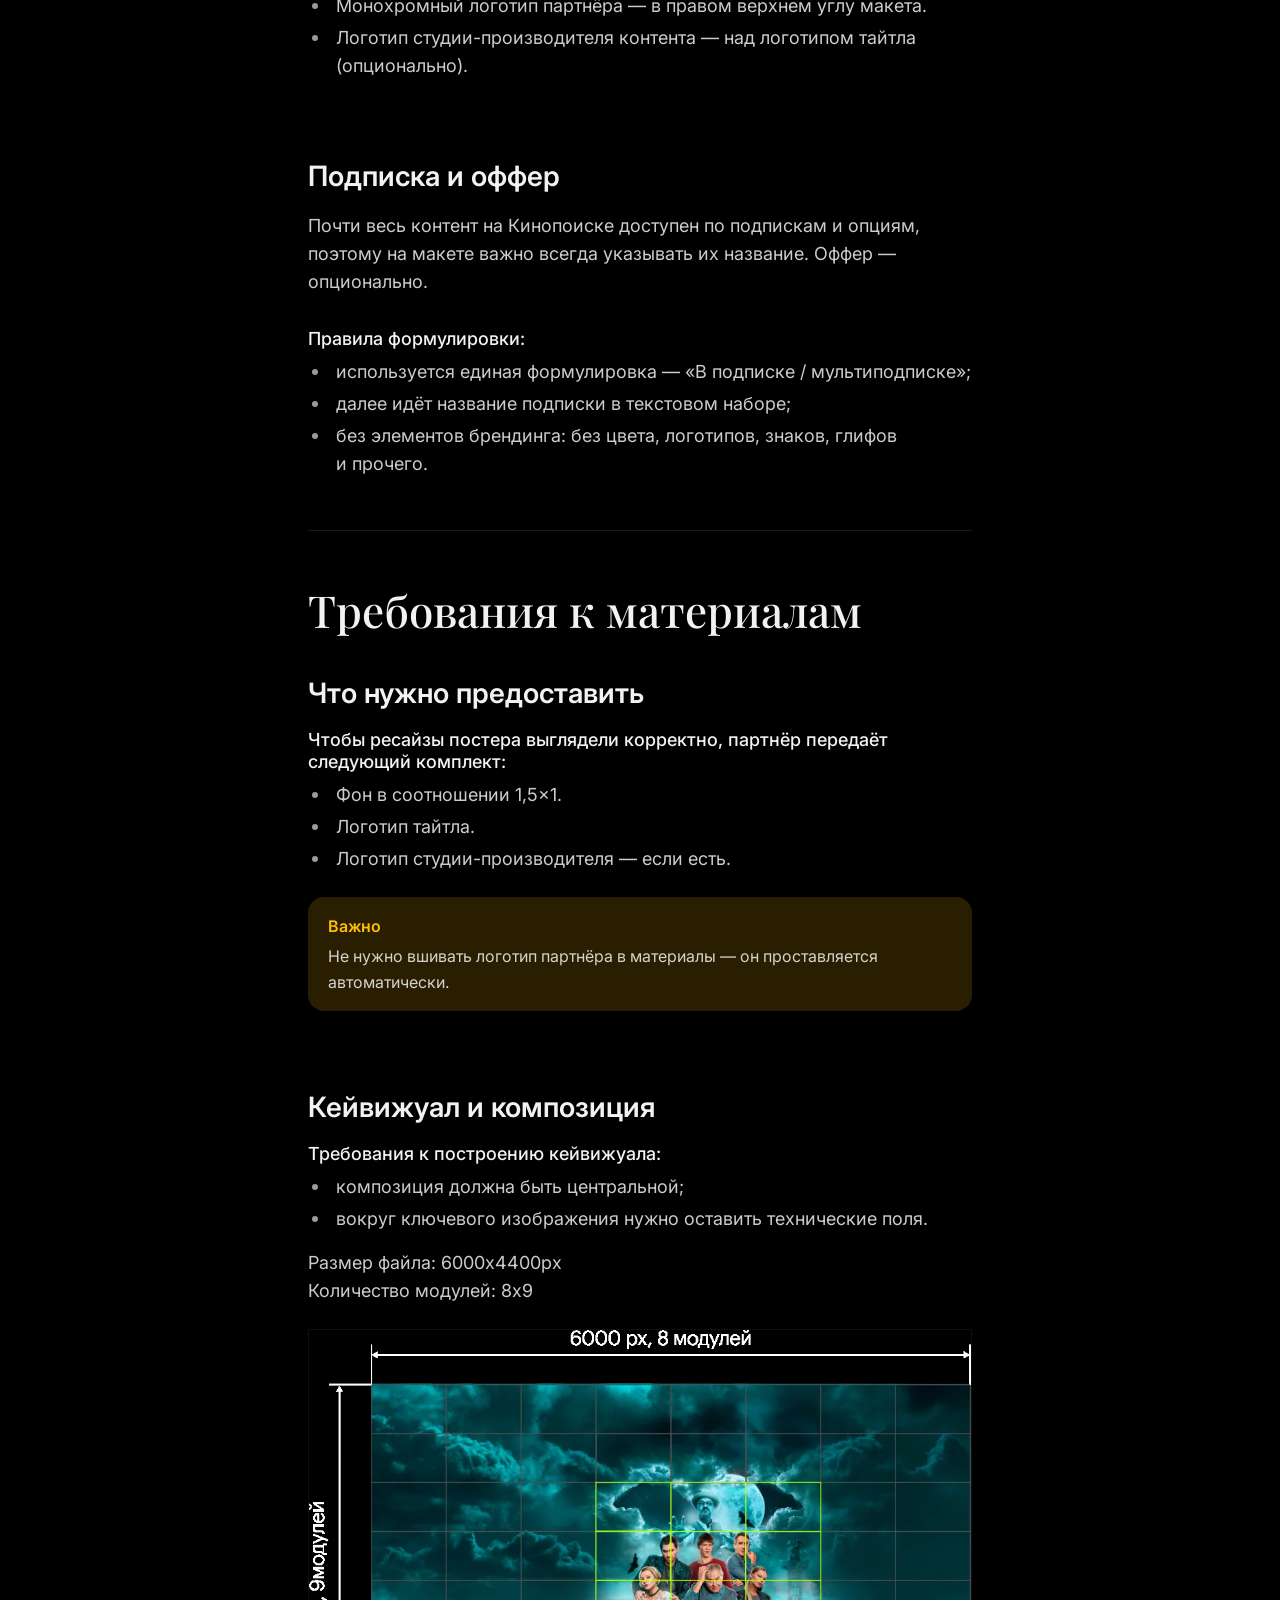
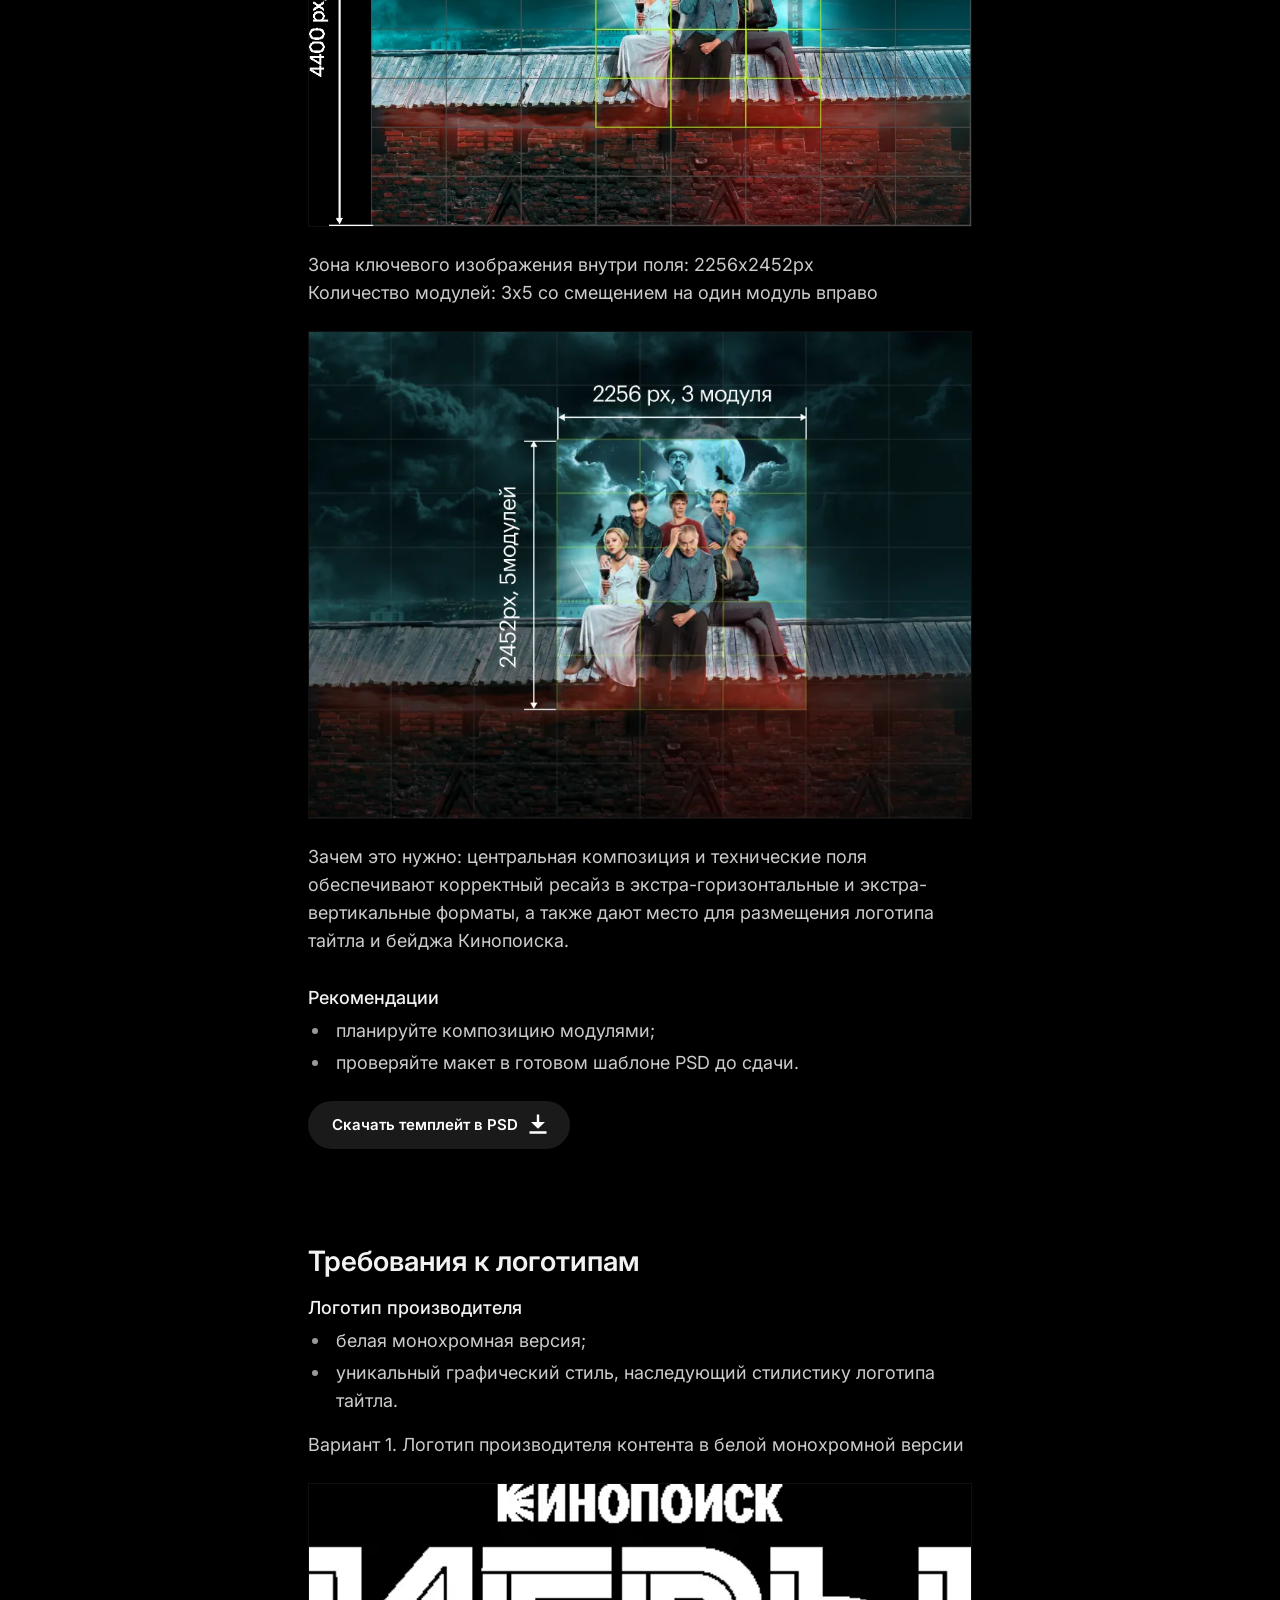
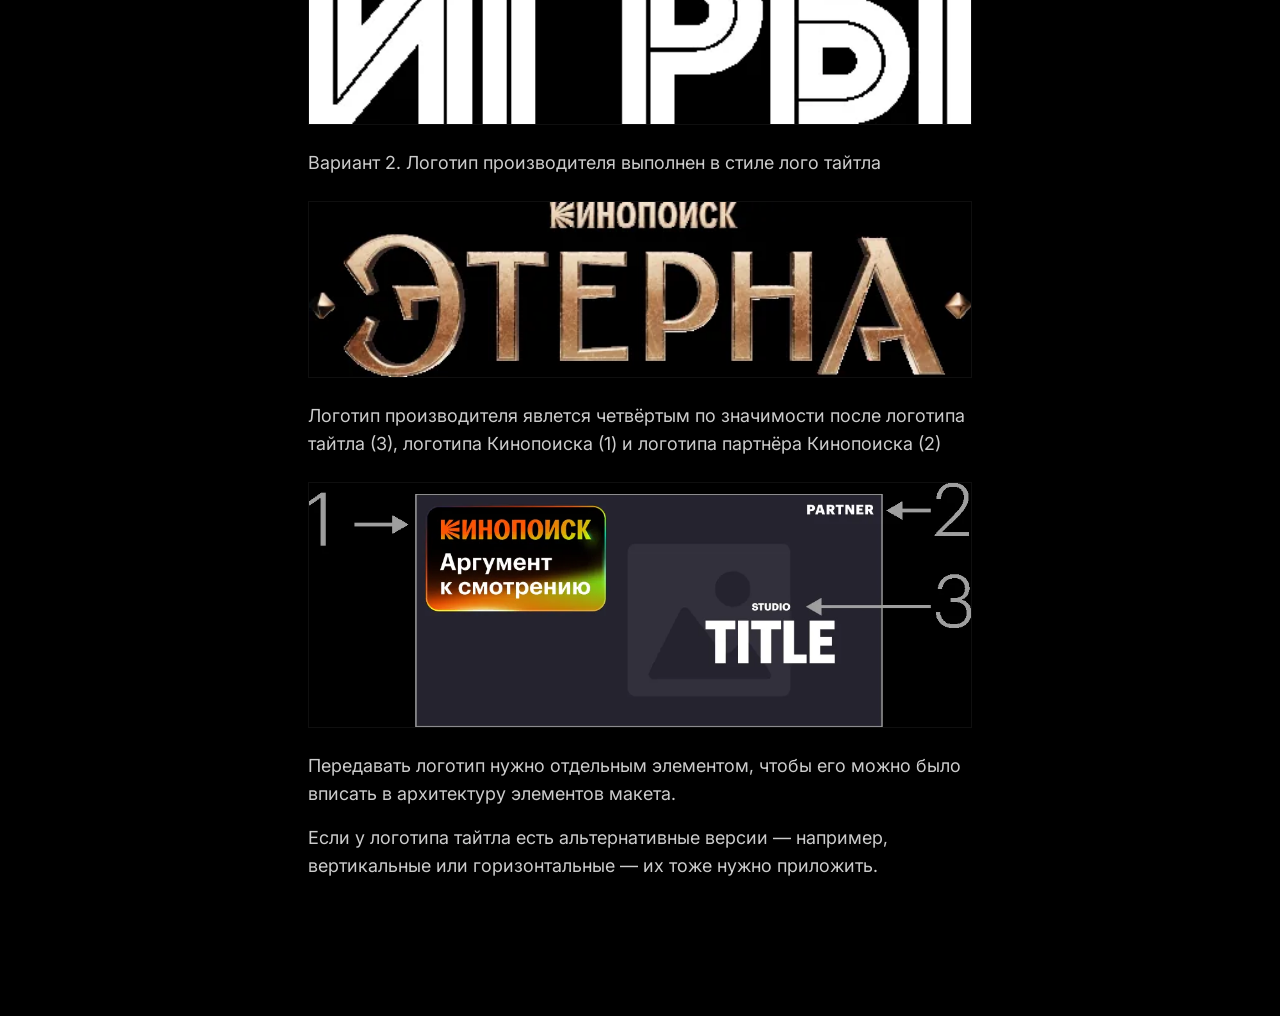
==== commit 865f290f: "«Витрина партнёра» — свой раздел меню с тремя пунктами" ====
--- a/banner.html
+++ b/banner.html
@@ -30,7 +30,7 @@
   <link rel="preconnect" href="https://fonts.googleapis.com">
   <link rel="preconnect" href="https://fonts.gstatic.com" crossorigin>
   <link rel="stylesheet" href="https://fonts.googleapis.com/css2?family=Inter:wght@400;500;600&amp;family=Playfair+Display:wght@400;500&amp;display=swap">
-  <link rel="stylesheet" href="assets/css/style.css?v=a1454fe1">
+  <link rel="stylesheet" href="assets/css/style.css?v=35650f7a">
 </head>
 <body>
   <div class="layout">
@@ -50,7 +50,7 @@
       <button class="nav-toggle" type="button" data-nav-toggle>Разделы</button>
       <div class="nav-groups">
           <div class="nav-group"><p class="nav-group__title" id="nav-онлайн-кинотеатр">Онлайн-кинотеатр</p><ul class="nav-list" aria-labelledby="nav-онлайн-кинотеатр"><li><a href="#" aria-disabled="true">Промоблок на Главной</a></li><li><a href="index.html">Преролл</a></li><li><a href="#" aria-disabled="true">Скринсейвер</a></li></ul></div>
-          <div class="nav-group"><ul class="nav-list nav-list--solo"><li><a href="#" aria-disabled="true">Витрина партнёра</a></li></ul></div>
+          <div class="nav-group"><p class="nav-group__title" id="nav-витрина-партнёра">Витрина партнёра</p><ul class="nav-list" aria-labelledby="nav-витрина-партнёра"><li><a href="#" aria-disabled="true">Промоблок</a></li><li><a href="#" aria-disabled="true">Подборка</a></li><li><a href="#" aria-disabled="true">Редформат</a></li></ul></div>
           <div class="nav-group"><p class="nav-group__title" id="nav-crm">CRM</p><ul class="nav-list" aria-labelledby="nav-crm"><li><a href="#" aria-disabled="true">Письмо-дайджест</a></li><li><a href="#" aria-disabled="true">Пуш</a></li><li><a href="#" aria-disabled="true">Фулскрин</a></li><li><a href="#" aria-disabled="true">Тур-апдейт</a></li></ul></div>
           <div class="nav-group"><p class="nav-group__title" id="nav-энциклопедия">Энциклопедия</p><ul class="nav-list" aria-labelledby="nav-энциклопедия"><li><a href="banner.html" aria-current="page">Баннеры</a></li></ul></div>
       </div>
--- a/assets/css/style.css
+++ b/assets/css/style.css
@@ -447,18 +447,6 @@
   margin-top: 4px;
 }
 
-/* Пункт без раздела стоит на уровне названий групп, а не их пунктов: он им
-   ровня. Останься он на общей втяжке — читался бы последней строкой списка
-   сверху, ровно от чего его и отделяли. Полосу текущей страницы при этом
-   двигаем к самому краю плашки, иначе она упирается в первую букву. */
-.nav-list--solo a {
-  padding-left: 8px;
-}
-
-.nav-list--solo a[aria-current="page"]::before {
-  left: 0;
-}
-
 /* пункт отбит от названия группы на 8 вправо: вложенность видно по левому
    краю строк, а не по лишней вертикальной линии. 14 вместо 15 — в колонке
    220 после такой отбивки длинные названия иначе переносятся в две строки.
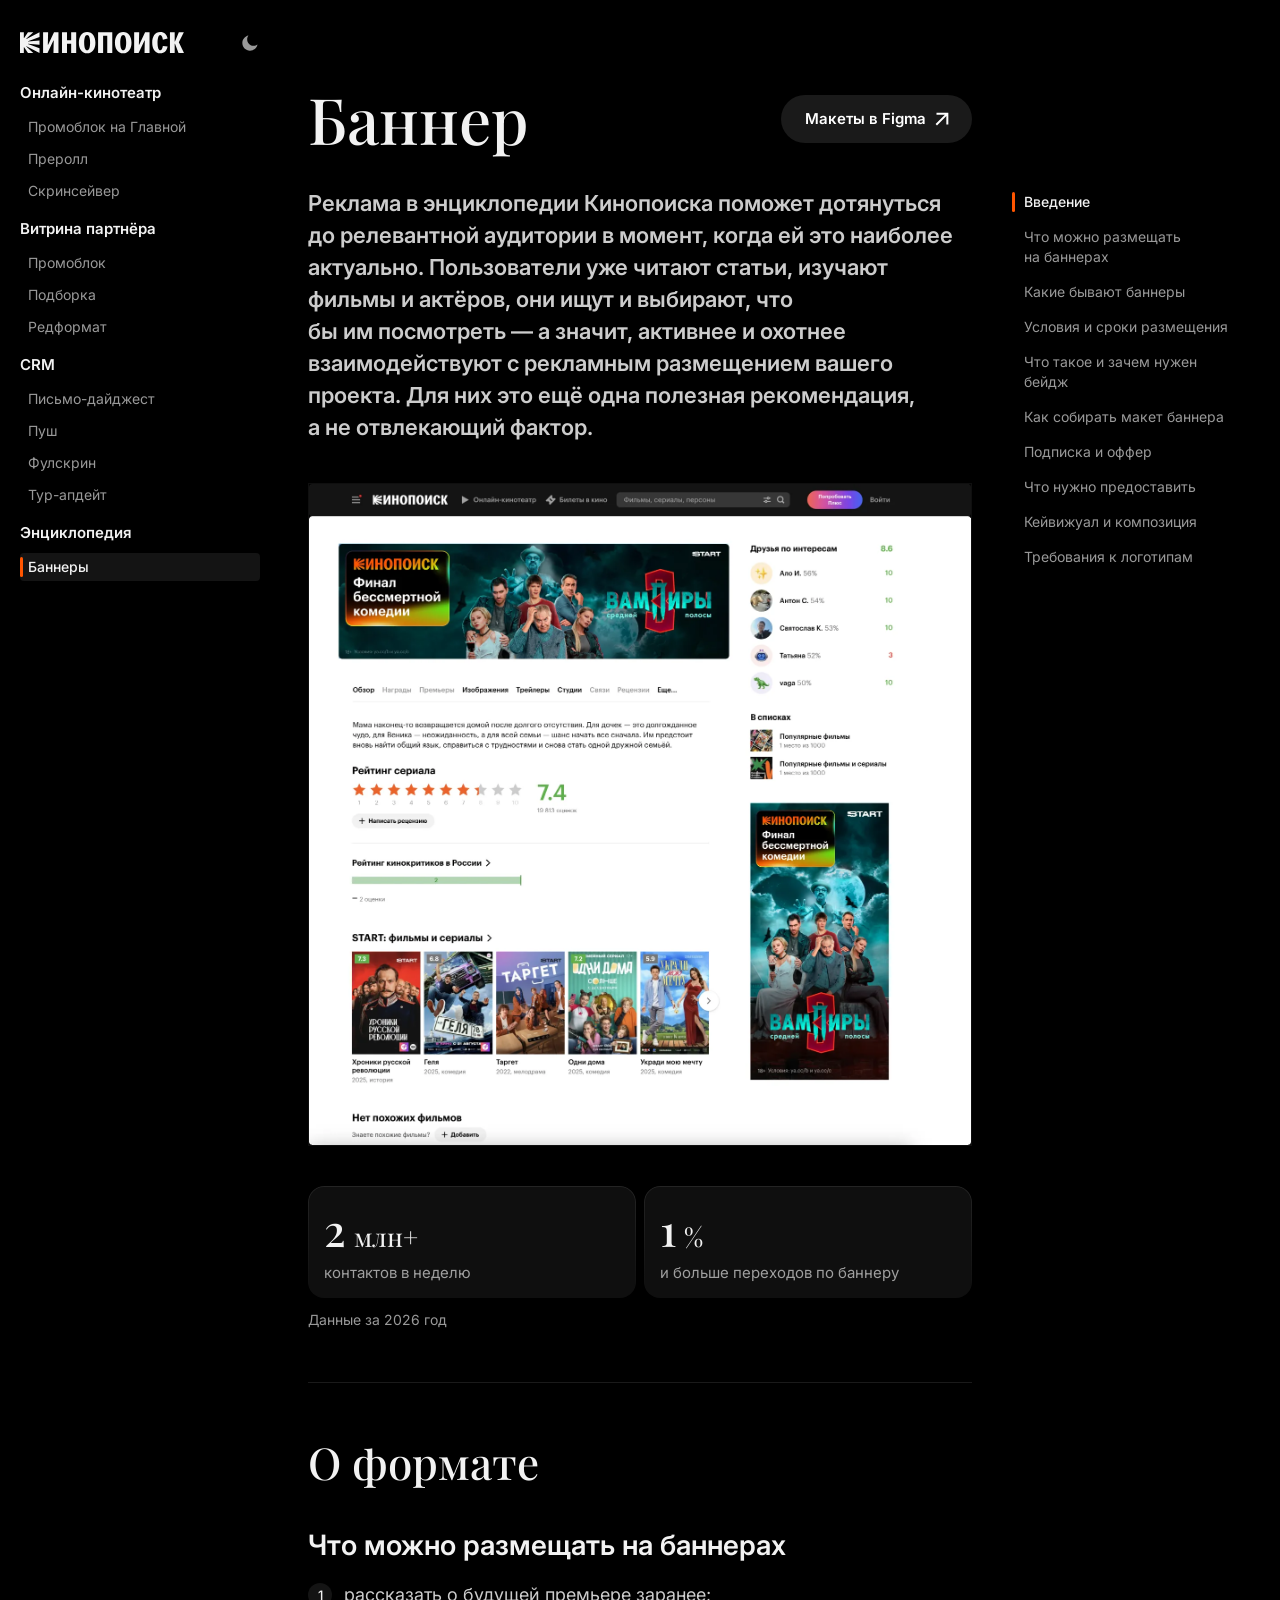
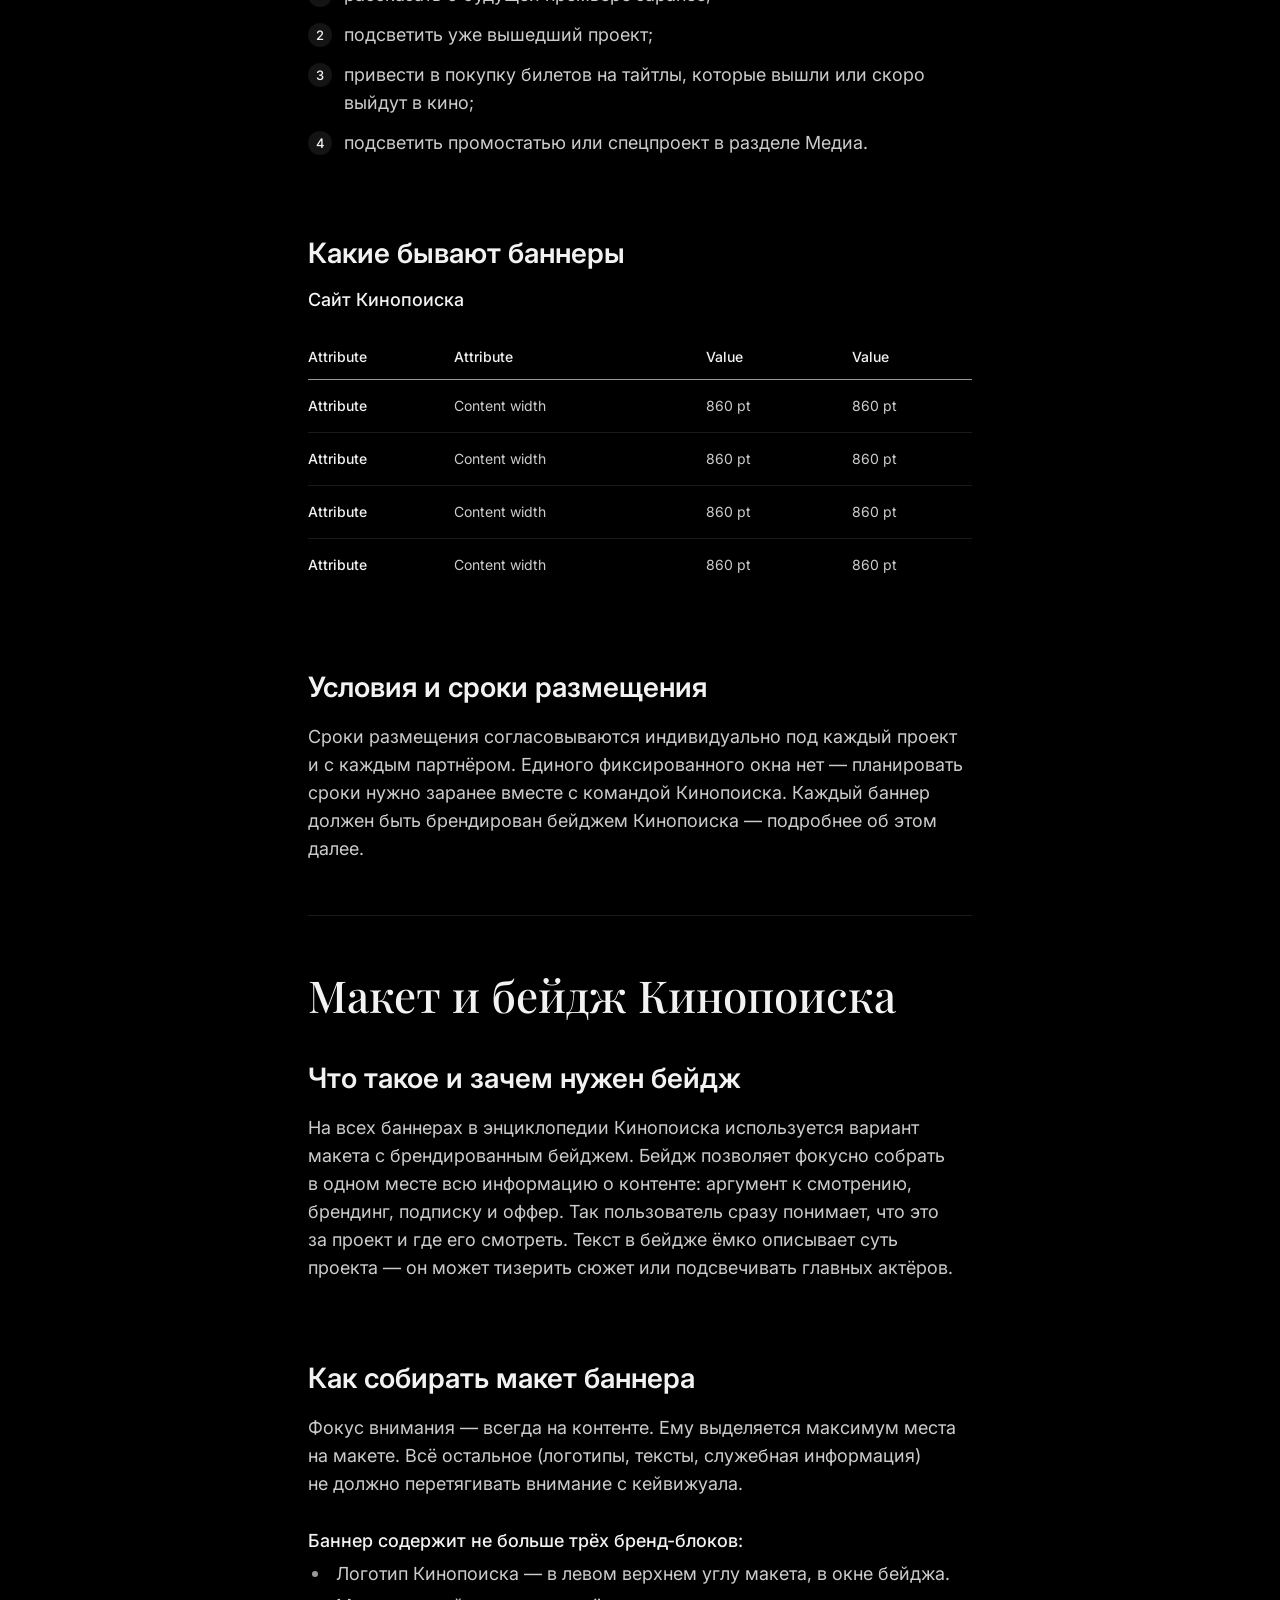
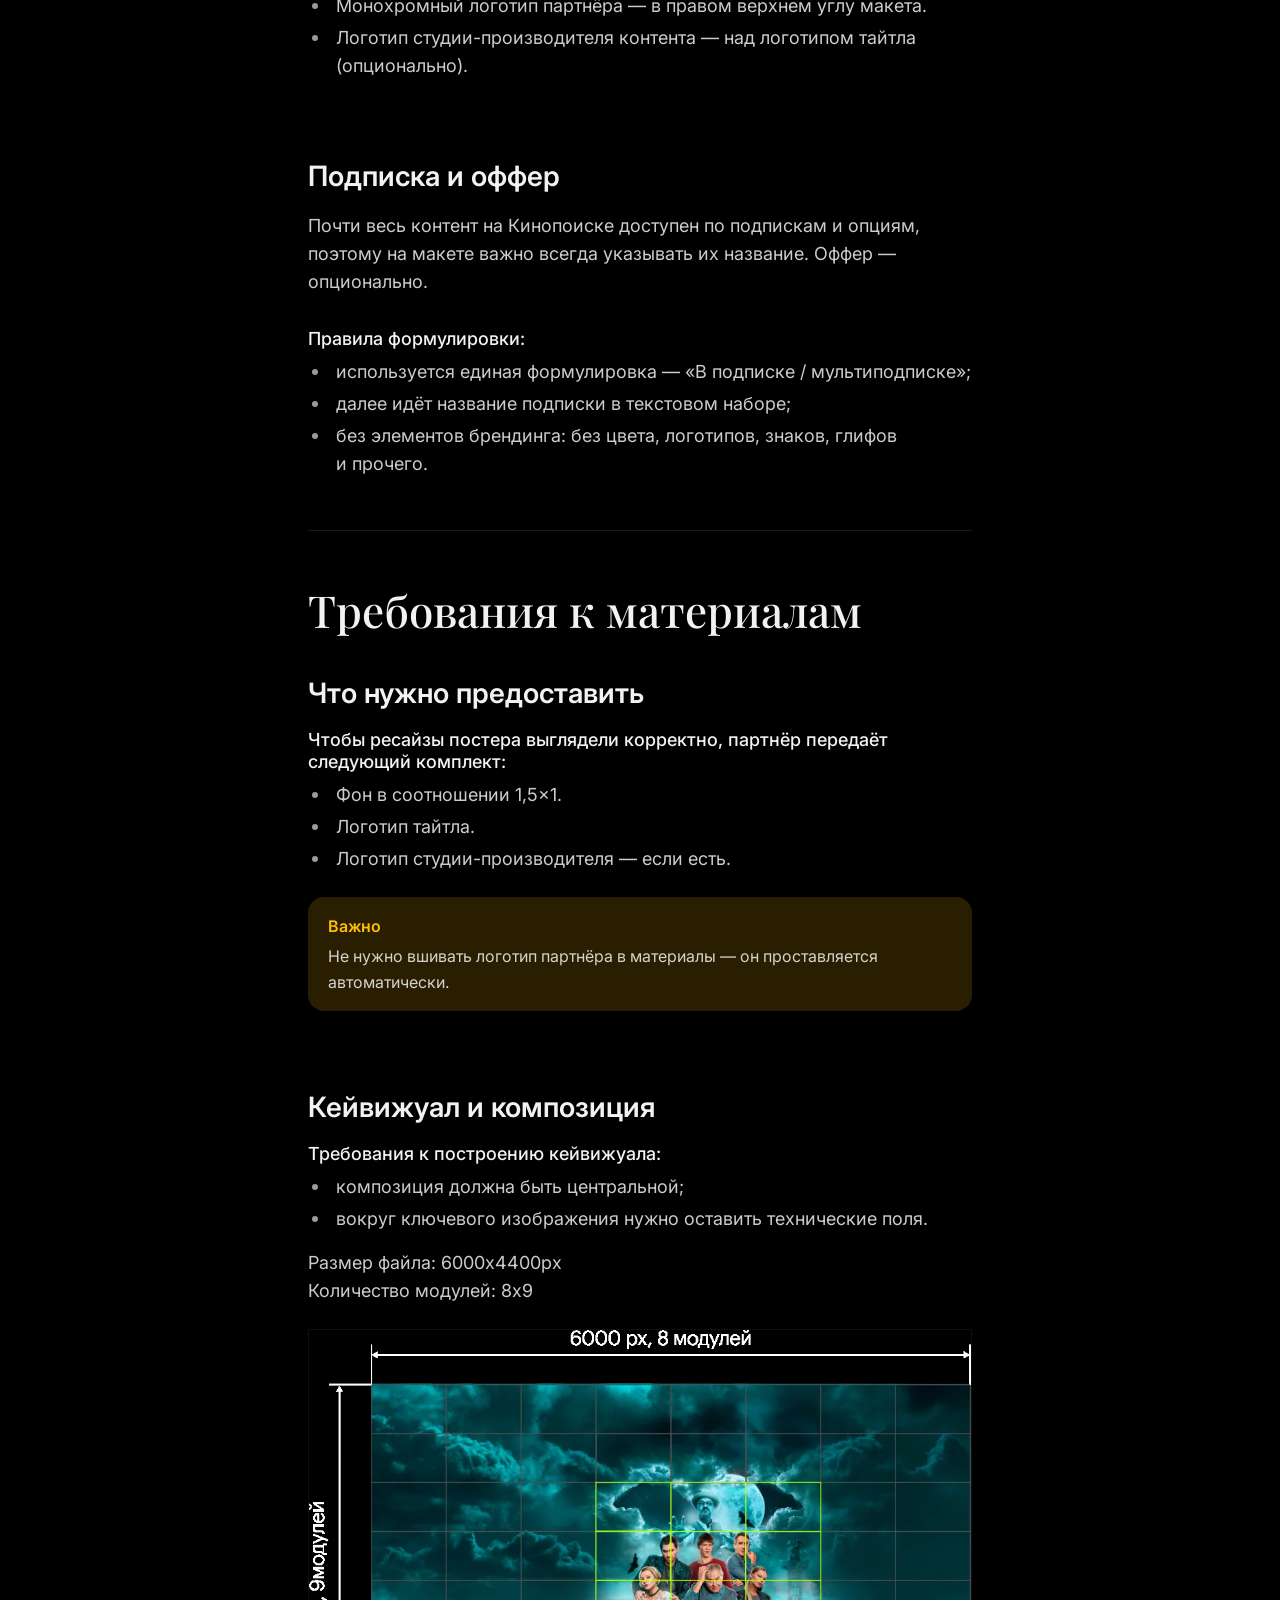
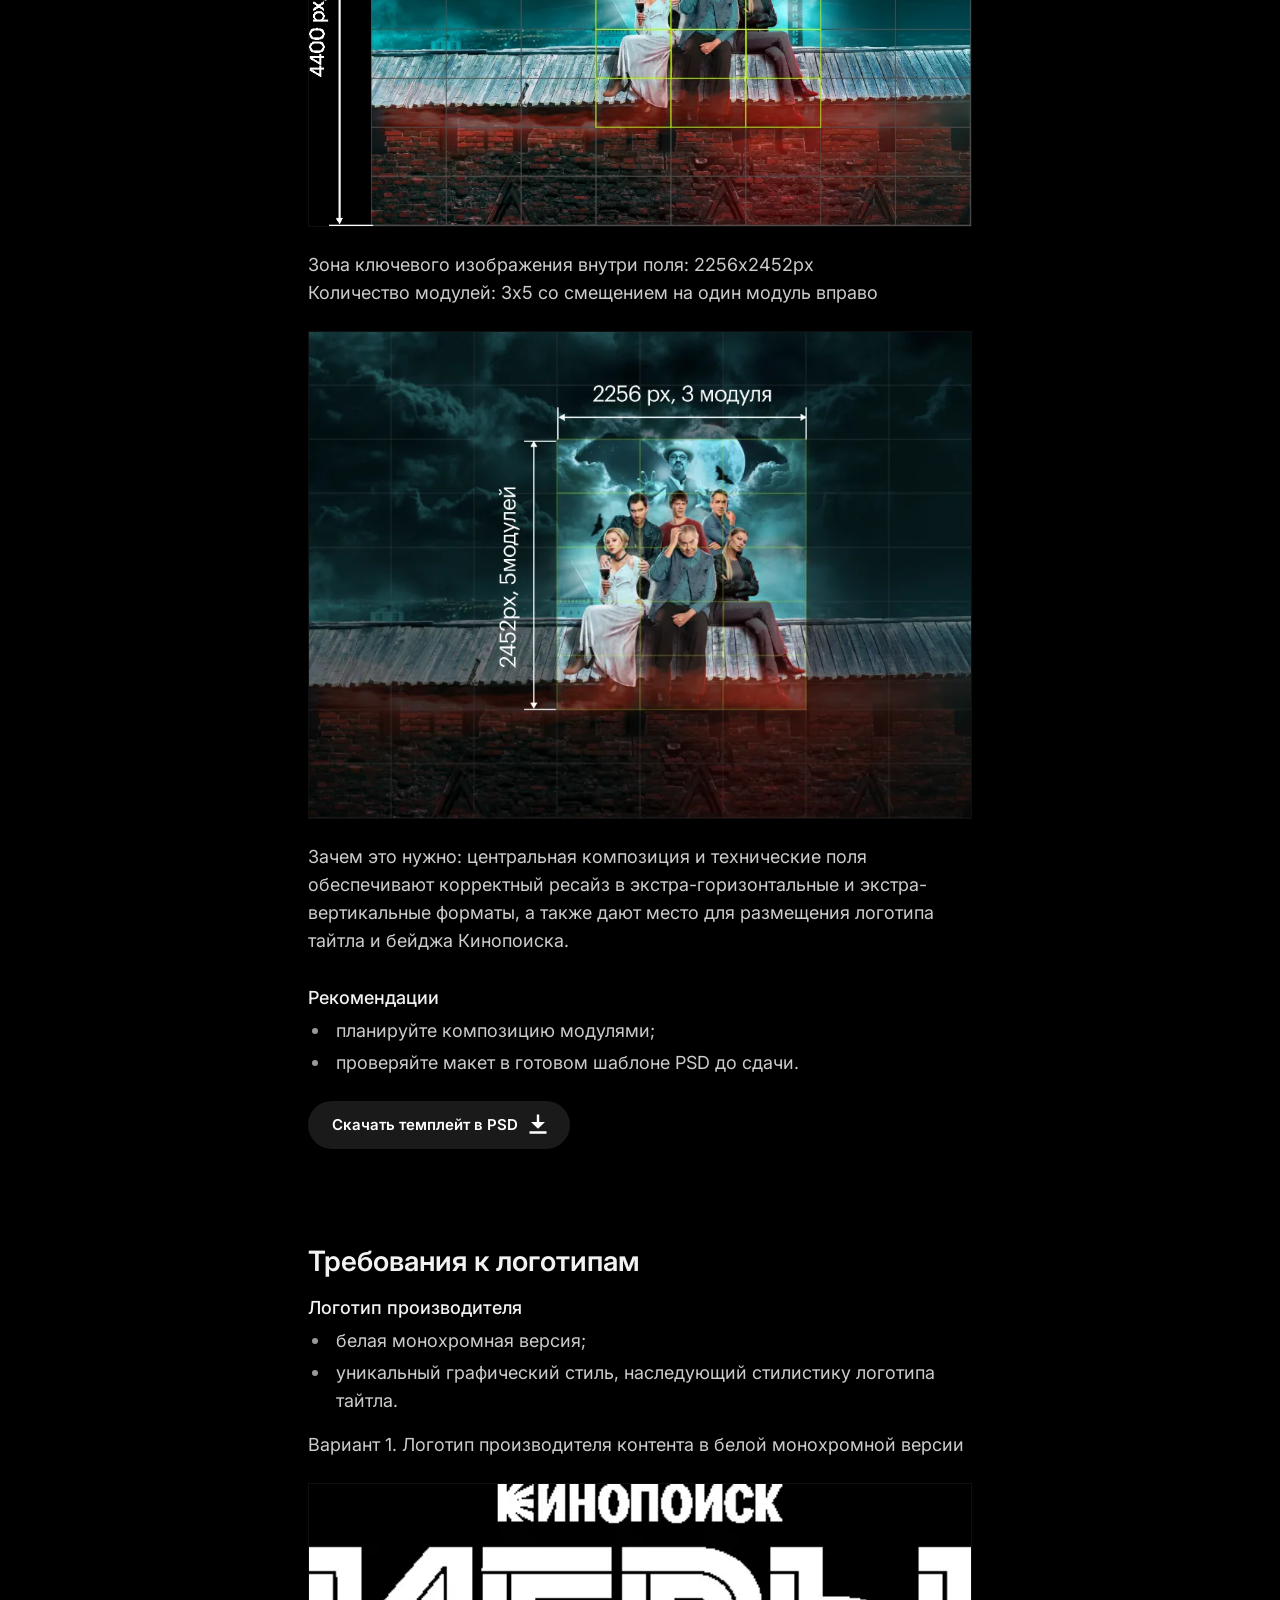
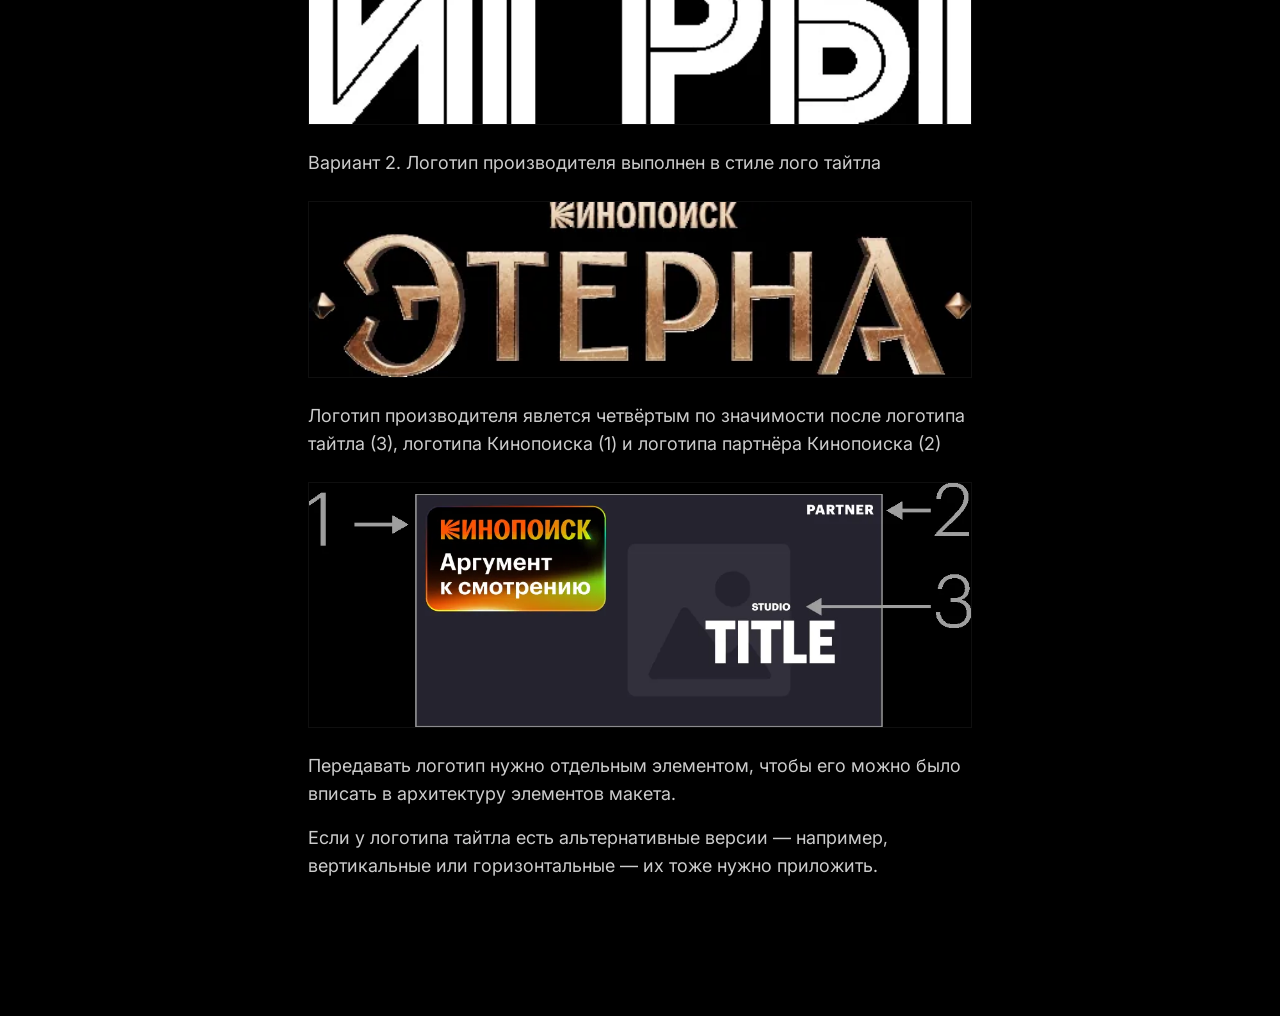
==== commit 11b736c8: "Меню без плашки, левый край по логотипу" ====
--- a/banner.html
+++ b/banner.html
@@ -30,7 +30,7 @@
   <link rel="preconnect" href="https://fonts.googleapis.com">
   <link rel="preconnect" href="https://fonts.gstatic.com" crossorigin>
   <link rel="stylesheet" href="https://fonts.googleapis.com/css2?family=Inter:wght@400;500;600&amp;family=Playfair+Display:wght@400;500&amp;display=swap">
-  <link rel="stylesheet" href="assets/css/style.css?v=35650f7a">
+  <link rel="stylesheet" href="assets/css/style.css?v=dcb2b06d">
 </head>
 <body>
   <div class="layout">
--- a/assets/css/style.css
+++ b/assets/css/style.css
@@ -213,10 +213,9 @@
   html[data-theme-switching] {
     --fade: 0s;
   }
-  /* плашку меню и приклеенный заголовок снимаем с перехода только парой:
-     если поедет одна из них, заголовок снова проявится */
+  /* фон страницы и приклеенный заголовок снимаем с перехода только парой:
+     поедет одна из коробок — заголовок снова проявится прямоугольником */
   body,
-  .nav-groups,
   .nav-group__title {
     transition: none;
   }
@@ -370,27 +369,15 @@
    отзываются только цветом, а текущая страница забирает плашку и полосу-акцент
    слева. Ритм там же: строка 28, шаг 32, скругление 4. Цвета — наши токены. */
 
-/* меню лежит на плашке, как в доке Shopify: у них так отделена колонка
-   навигации от белой страницы. Отбивки оттуда же — 8 по краям, 12 снизу;
-   на эти 8 сдвинуты влево внутренние отступы пунктов, поэтому строки стоят
-   там же, где стояли, и длинные названия по-прежнему влезают в одну строку */
+/* Плашки под меню нет: колонка стоит прямо на фоне страницы, и её левый край
+   совпадает с левым краем логотипа. Отбивок у неё поэтому тоже нет — те 8,
+   что были внутренними у плашки, вернулись пунктам, чтобы строки не поехали
+   относительно друг друга. */
 .nav-groups {
   /* добирает всю свободную высоту колонки и тянется до конца страницы;
      если пунктов станет больше окна, flex не даст ей сжаться — вместо этого
      заскроллится сама колонка */
   flex: 1;
-  /* Заливка непрозрачная, хотя по цвету это те же 6% поверх фона. Так надо
-     из-за приклеенного заголовка группы: он обязан быть непрозрачным и должен
-     совпадать с плашкой в любой момент, в том числе пока идёт смена темы.
-     Полупрозрачная плашка смешивается с фоном body, а тот перекрашивается
-     не мгновенно, — совпадение приходилось бы вычислять, и оно разъезжалось.
-     Непрозрачный цвет у обеих коробок один и тот же и едет по одной кривой,
-     поэтому совпадение держится само, без подгонки. Значение снято с
-     отрисованной плашки пипеткой, а не посчитано: слои округляют альфу. */
-  background: var(--surface-card-solid);
-  transition: background-color var(--fade) ease;
-  border-radius: var(--radius-surface);
-  padding: 8px 8px 12px;
 }
 
 /* 8 между группами */
@@ -404,26 +391,26 @@
 
 /* название группы липнет к верху колонки: в длинном меню видно, в каком
    разделе едешь. Липкому нужен непрозрачный фон, иначе пункты просвечивают
-   сквозь него насквозь — берём двойник плашки, на которой он лежит: сама
-   плашка полупрозрачная и сложилась бы с собственной копией. */
+   сквозь него насквозь. */
 .nav-group__title {
   position: sticky;
   top: 0;
   z-index: 2;
   display: block;
-  padding: 6px 4px 6px 8px;
+  /* слева 0: левый край названий разделов совпадает с левым краем логотипа */
+  padding: 6px 4px 6px 0;
   margin: 0;
   /* Заголовок приклеен и обязан быть непрозрачным — иначе список проезжал бы
-     сквозь него. На фоне плашки его при этом быть не должно, поэтому цвет и
-     переход у него ровно те же, что у самой плашки: одно значение, одна кривая,
-     одна длительность. Совпадение тогда не вычисляется и не подгоняется — оно
-     выполняется само в любой момент, даже посреди смены темы.
-     Раньше здесь стоял подобранный под плашку непрозрачный цвет, а плашка была
-     полупрозрачной. В покое сходилось, но при переключении темы плашка ехала
-     вместе с фоном страницы, а заголовок — по своей кривой, и он вспыхивал
-     прямоугольником. Любая правка цвета или перехода — только парой с
-     .nav-groups. */
-  background: var(--surface-card-solid);
+     сквозь него. Видно его при этом быть не должно, поэтому берём тот же
+     токен и тот же переход, что у страницы, на которой он лежит: одно
+     значение, одна кривая, одна длительность. Совпадение тогда не вычисляется
+     и не подгоняется — оно выполняется само в любой момент, даже посреди
+     смены темы.
+     Пока под меню была плашка, тем же приёмом заголовок держался за неё, а
+     до того здесь стоял подобранный вручную непрозрачный цвет — и при смене
+     темы заголовок вспыхивал прямоугольником, потому что ехал по своей
+     кривой. Любая правка цвета или перехода — только парой с фоном body. */
+  background: var(--surface);
   transition: background-color var(--fade) ease, color var(--fade) ease;
   border-radius: var(--radius-item);
   font-size: 15px;
@@ -450,12 +437,12 @@
 /* пункт отбит от названия группы на 8 вправо: вложенность видно по левому
    краю строк, а не по лишней вертикальной линии. 14 вместо 15 — в колонке
    220 после такой отбивки длинные названия иначе переносятся в две строки.
-   Слева 16, а не 8: под полосу текущей страницы (3 от края 4) нужно место,
-   иначе она вплотную упирается в первую букву. */
+   Полоса текущей страницы при этом уходит в самое начало строки: восемь
+   на неё и на воздух до буквы делятся ровно пополам. */
 .nav-list a {
   position: relative;
   display: block;
-  padding: 4px 4px 4px 16px;
+  padding: 4px 4px 4px 8px;
   border-radius: var(--radius-item);
   border: 0;
   font-size: 14px;
@@ -482,7 +469,7 @@
   content: "";
   position: absolute;
   top: 4px;
-  left: 4px;
+  left: 0;
   width: 3px;
   height: 20px;
   border-radius: var(--radius-pill);
@@ -1673,8 +1660,8 @@
   .nav-groups {
     display: none;
   }
-  /* отбивку до линии под меню даём снаружи плашки: внутренние 12 снизу
-     принадлежат ей самой и на мобиле не меняются */
+  /* меню развёрнуто над содержимым — отбиваем его от линии, которая колонку
+     закрывает */
   .sidebar.is-open .nav-groups {
     display: block;
     margin-bottom: 24px;
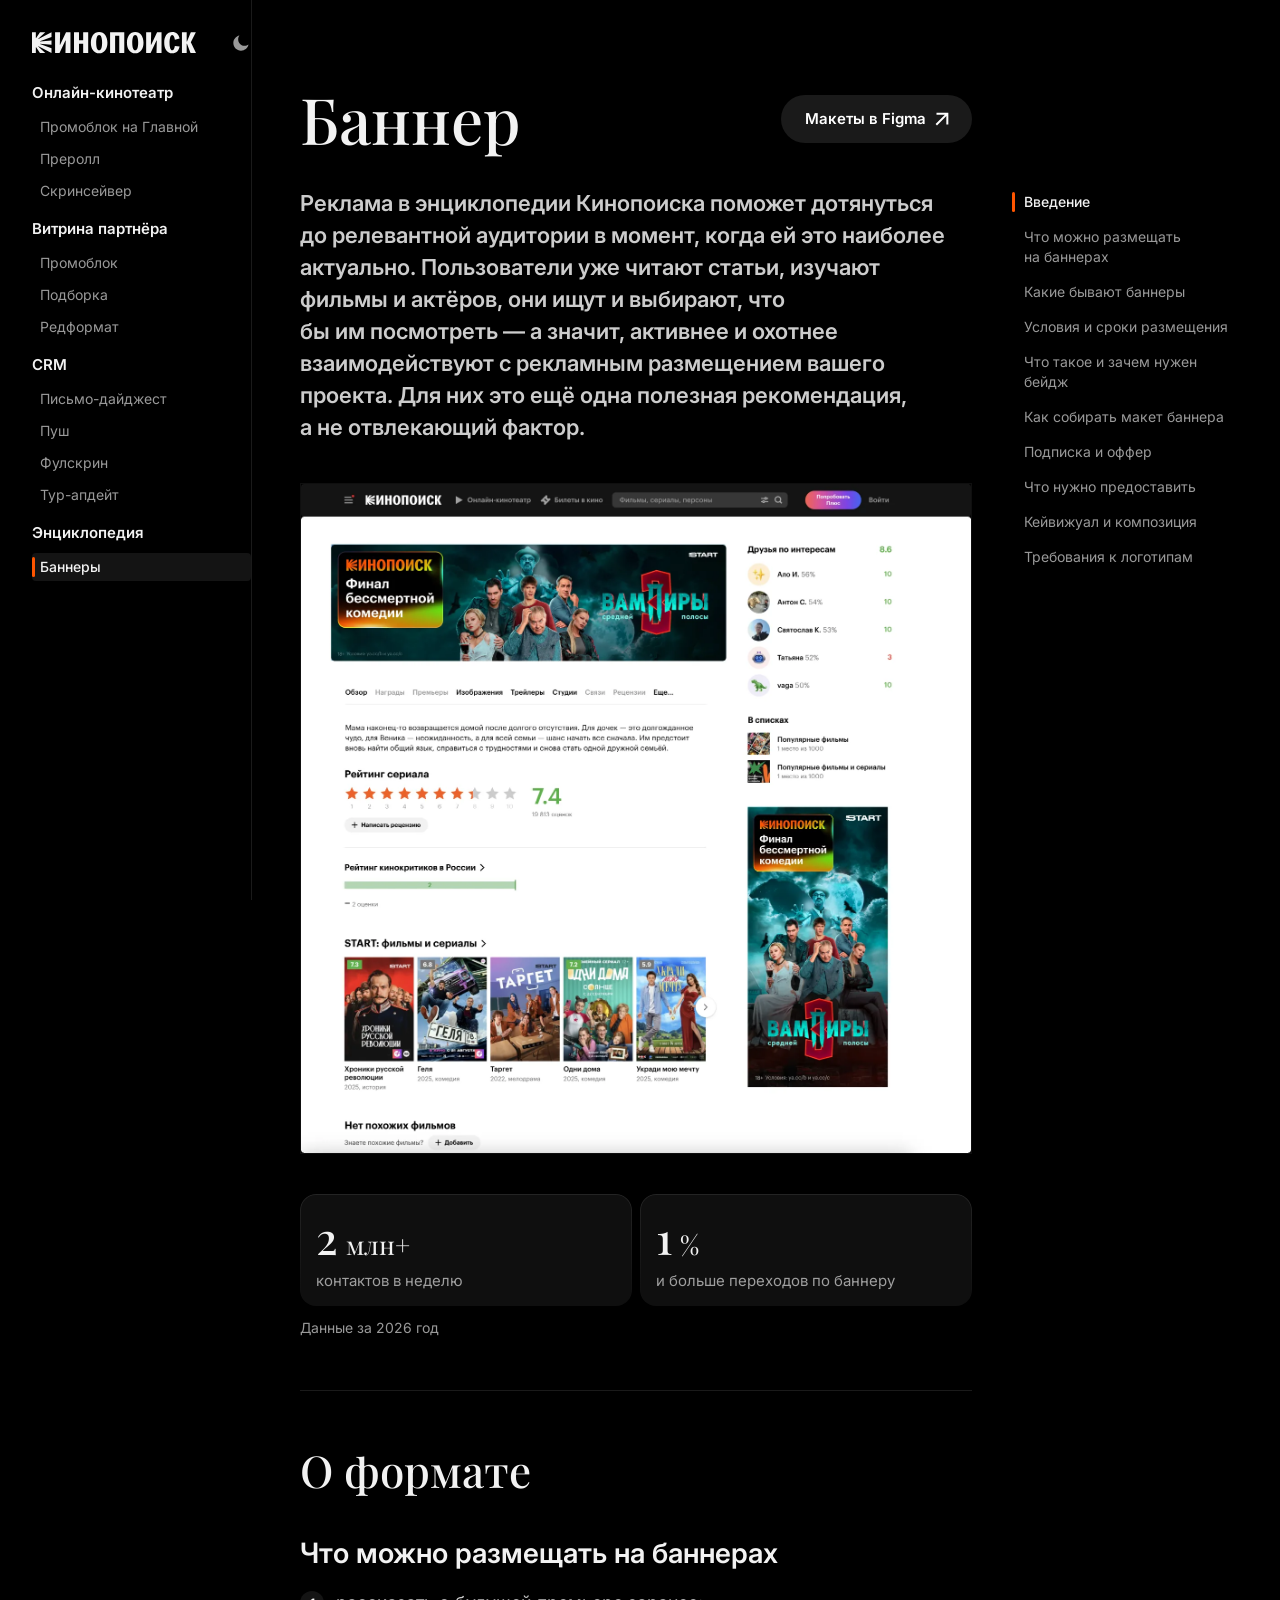
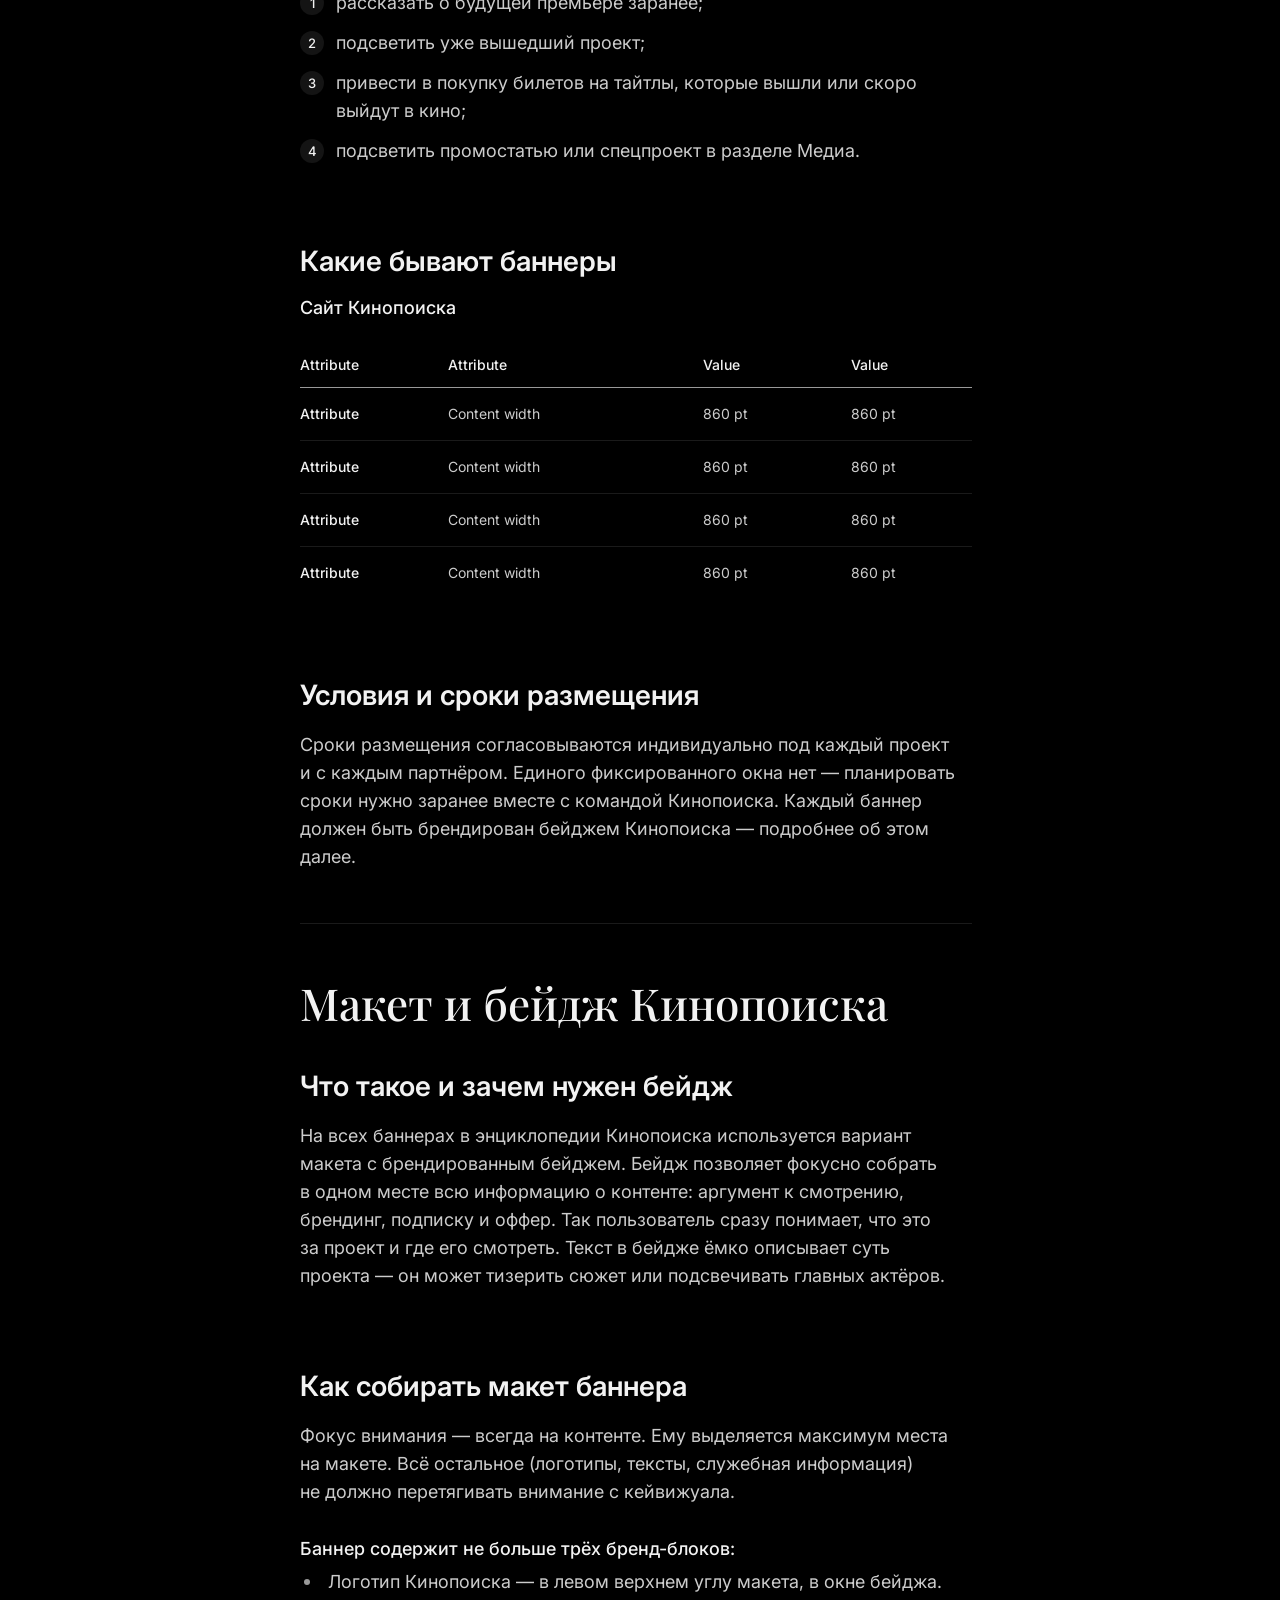
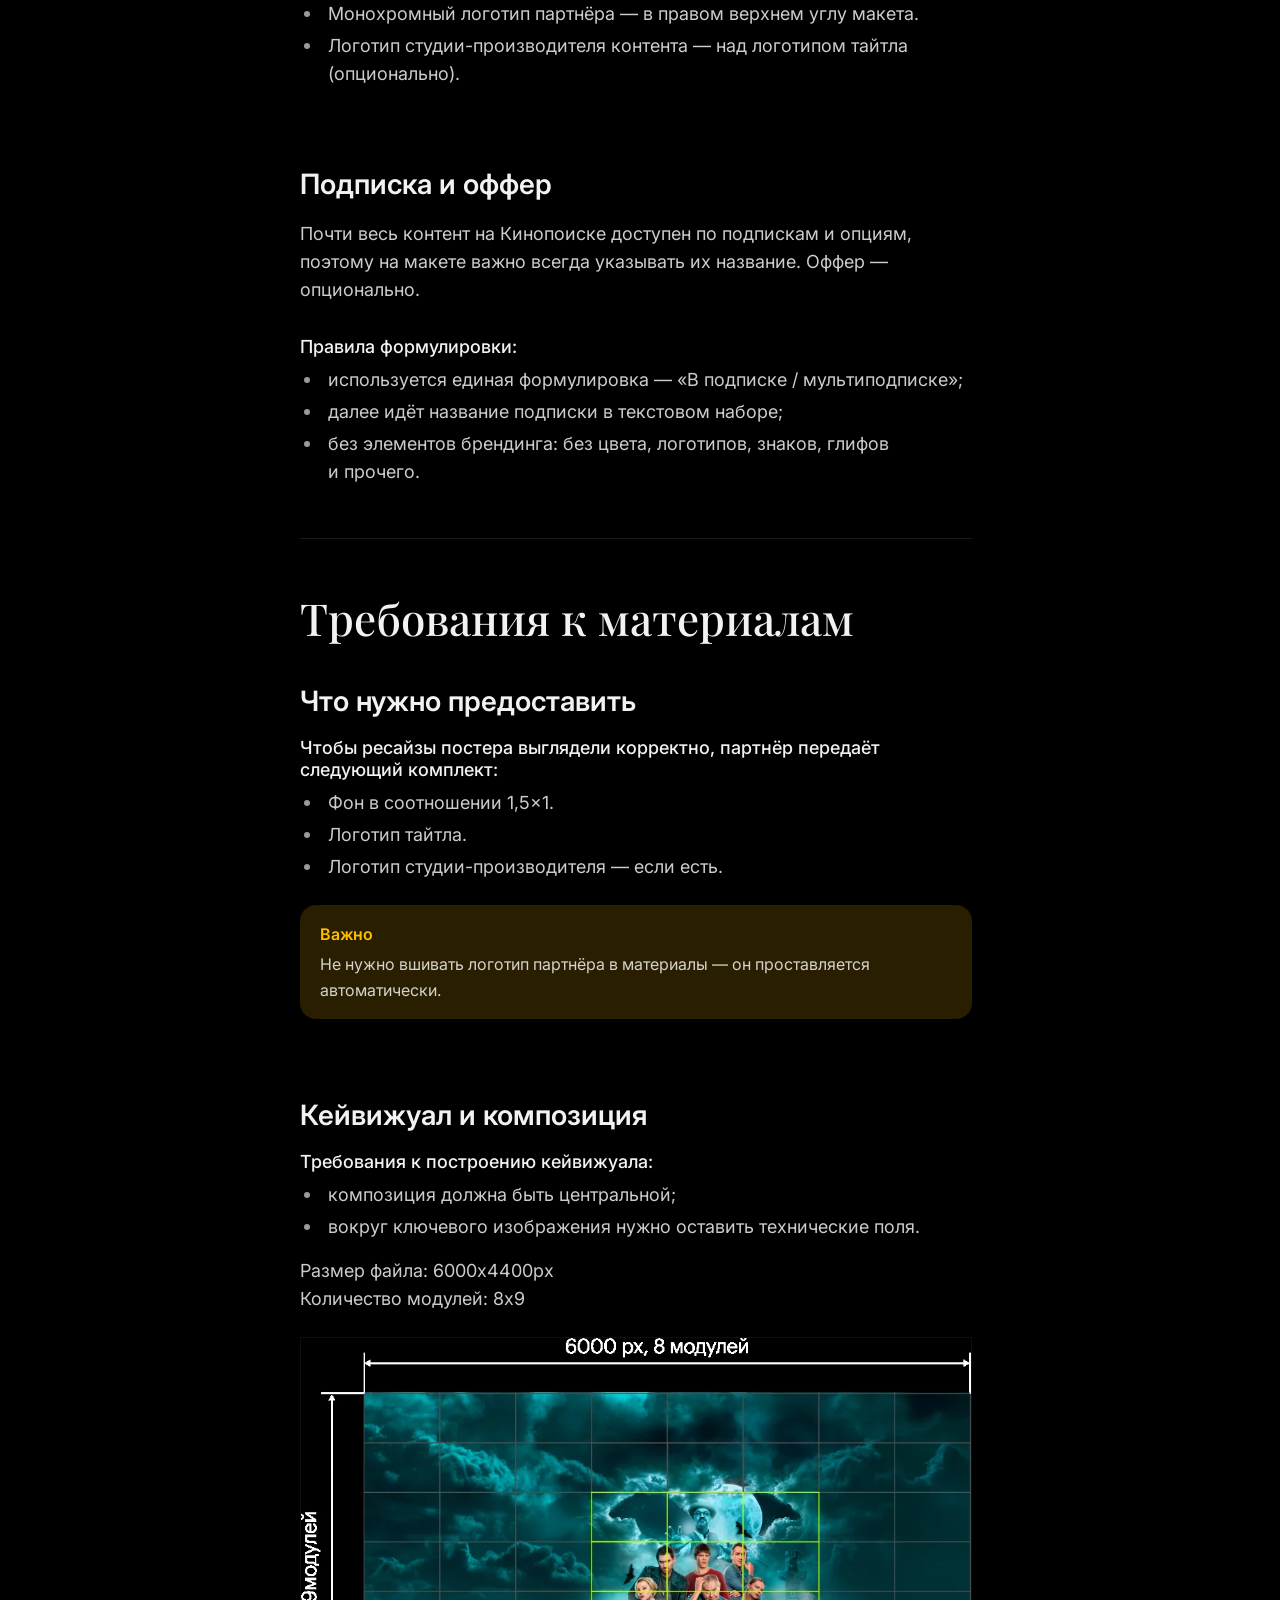
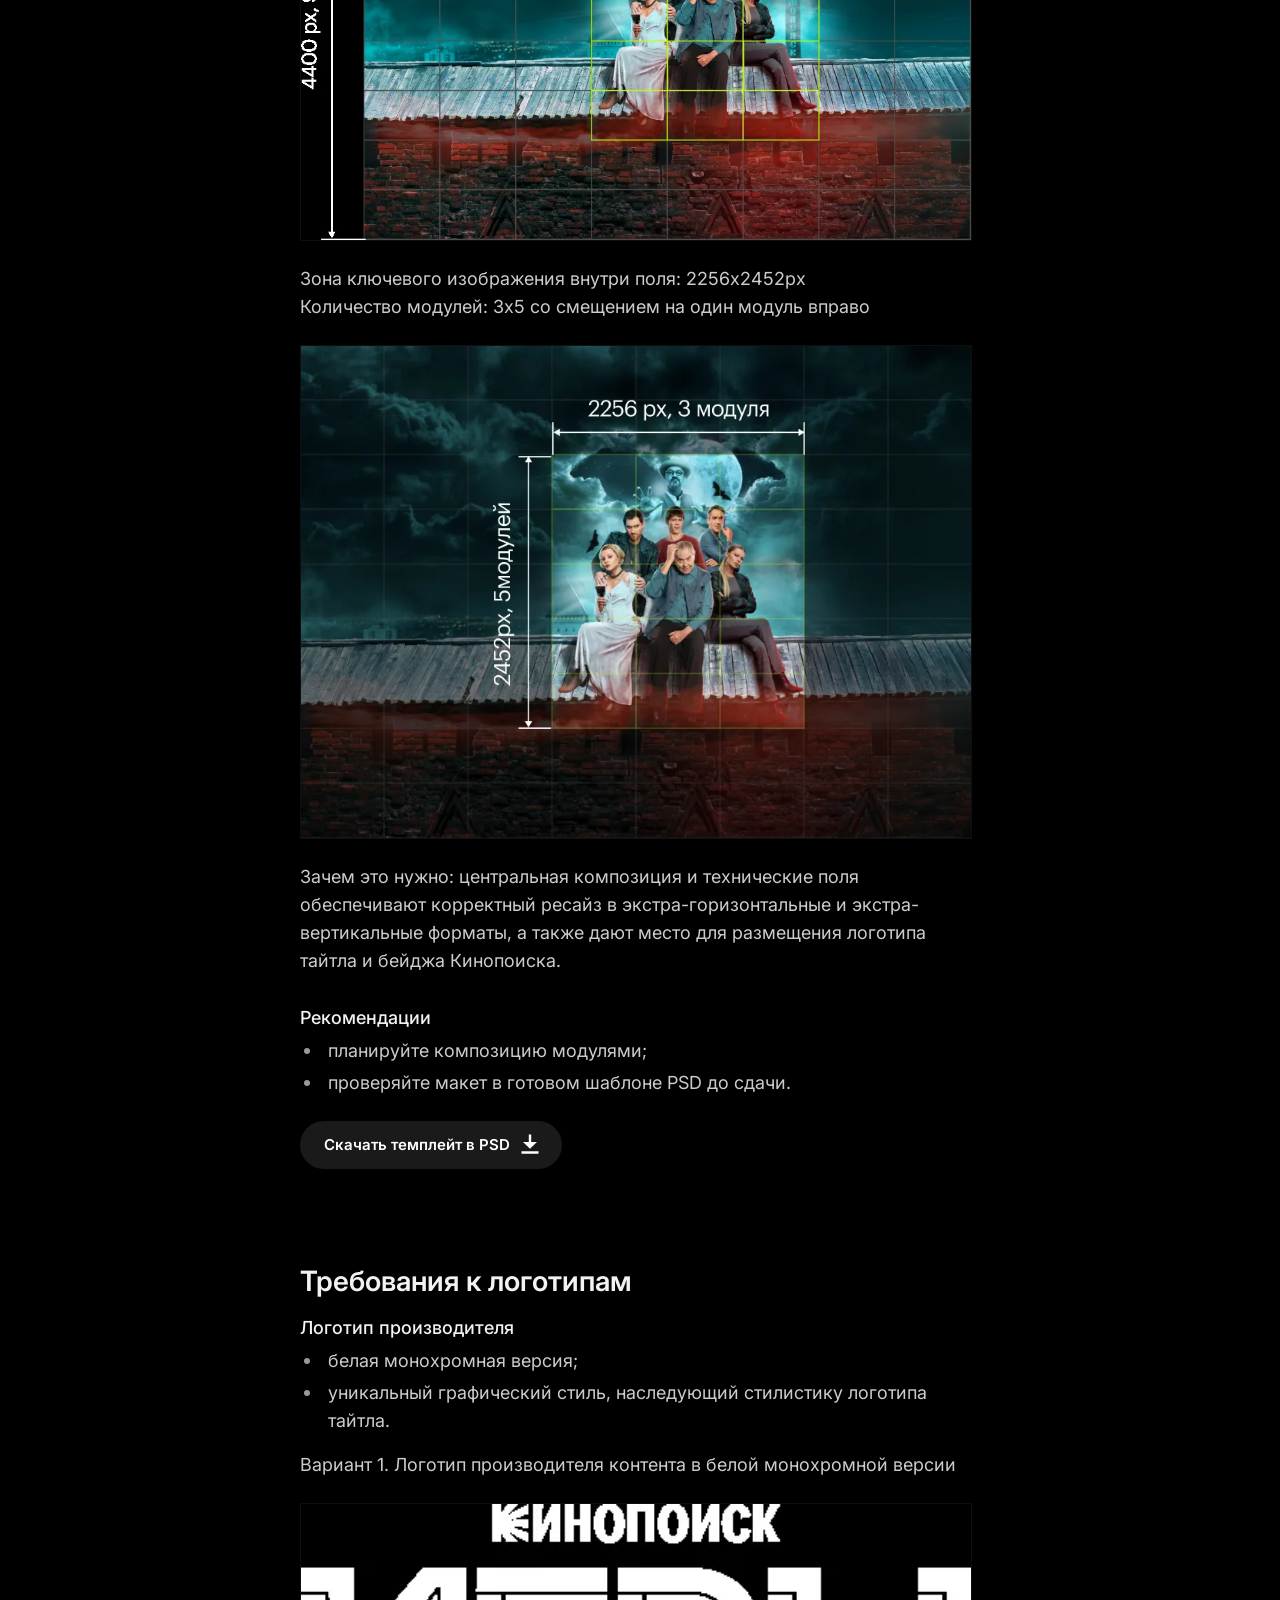
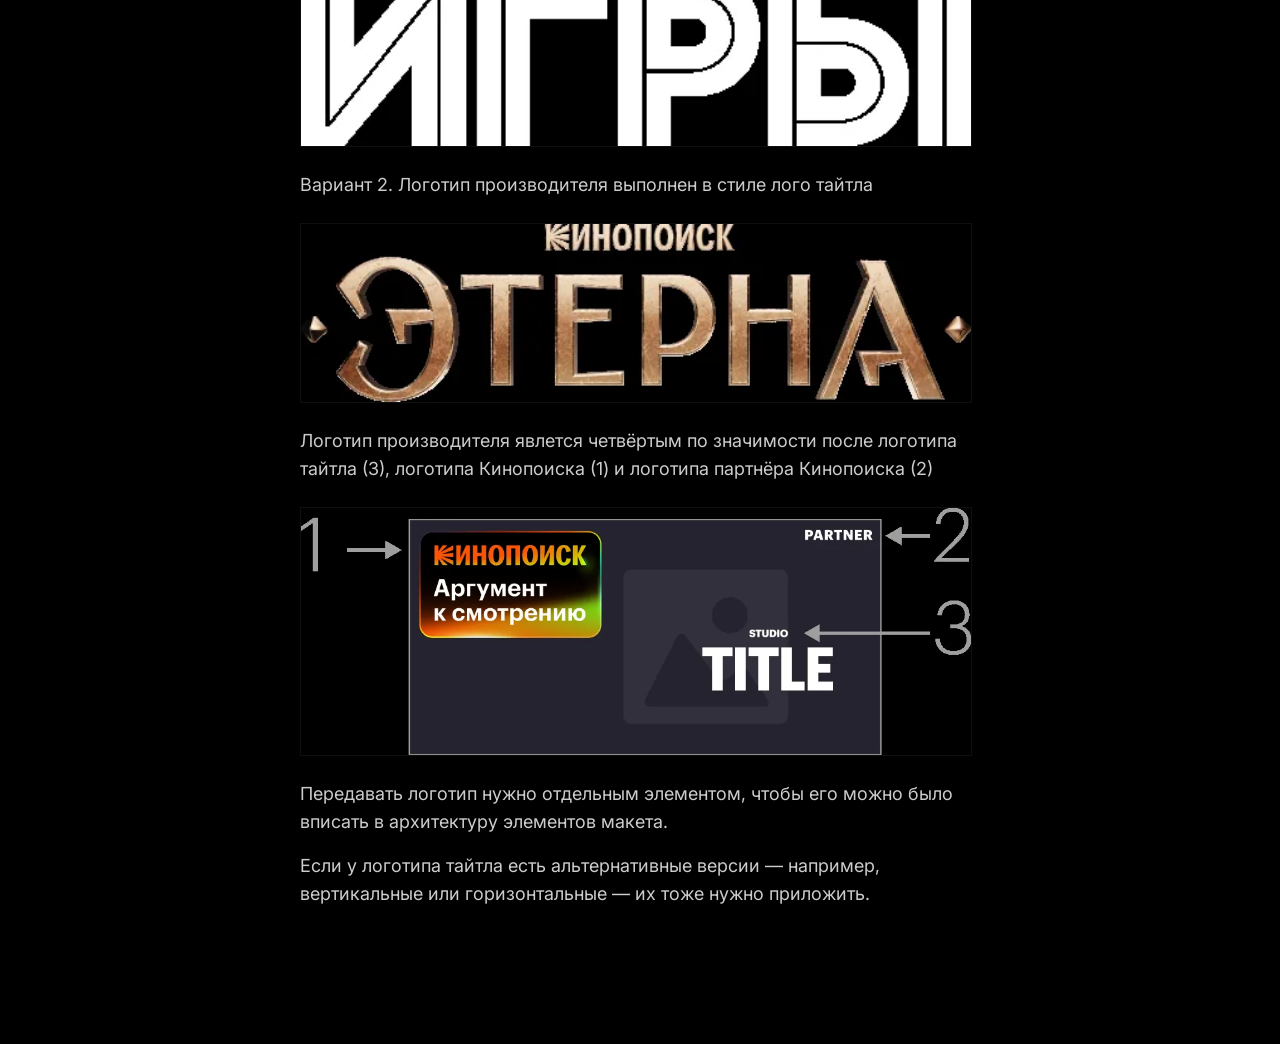
==== commit a4dc058b: "Меню 220, отбивка от текста линией, левое поле 32" ====
--- a/banner.html
+++ b/banner.html
@@ -30,7 +30,7 @@
   <link rel="preconnect" href="https://fonts.googleapis.com">
   <link rel="preconnect" href="https://fonts.gstatic.com" crossorigin>
   <link rel="stylesheet" href="https://fonts.googleapis.com/css2?family=Inter:wght@400;500;600&amp;family=Playfair+Display:wght@400;500&amp;display=swap">
-  <link rel="stylesheet" href="assets/css/style.css?v=dcb2b06d">
+  <link rel="stylesheet" href="assets/css/style.css?v=7a358212">
 </head>
 <body>
   <div class="layout">
--- a/assets/css/style.css
+++ b/assets/css/style.css
@@ -144,12 +144,17 @@
 
   /* Общей ширины у макета больше нет: меню закреплено у левого края окна,
      а пара «текст + оглавление» центрируется по окну сама. */
-  --col-nav: 240px;
+  --col-nav: 220px;
   --col-main: 760px;
   --col-toc: 220px;
   --gap: 88px;
   /* поля полосы справа от меню — те же 48, что у Shopify */
   --rail-pad: 48px;
+  /* Отступ меню от левого края окна. Тем же числом задан и отступ логотипа
+     сверху, так что у колонки одинаковый воздух в углу. Держим переменной:
+     это число стоит в двух местах сразу — у самой колонки и в отбивке текста,
+     которая её обходит, — и разъехаться им нельзя. */
+  --rail: 32px;
 
   /* Скругления: шкала с шагом вдвое, три ступени и две формы. Ступень
      выбирается не по вкусу, а по роли коробки — чем крупнее и самостоятельнее
@@ -268,7 +273,7 @@
   grid-template-columns: minmax(0, var(--col-main)) var(--col-toc);
   gap: var(--gap);
   align-items: start;
-  margin-left: calc(20px + var(--col-nav) + var(--rail-pad));
+  margin-left: calc(var(--rail) + var(--col-nav) + var(--rail-pad));
   margin-right: var(--rail-pad);
   /* колонки фиксированной ширины — остаток полосы делим поровну */
   justify-content: center;
@@ -289,19 +294,25 @@
    с 7 по 28.3 из 36). Вычитаем их, тогда от верха окна до видимого лого ровно 32. */
 .sidebar {
   /* меню не колонка сетки, а закреплённая полоса у края окна: только так оно
-     стоит в 20 от края независимо от того, где встала центрированная пара */
+     стоит в своей отбивке независимо от того, где встала центрированная пара */
   position: fixed;
-  left: 20px;
+  left: var(--rail);
   top: 0;
   width: var(--col-nav);
   padding-top: 25px;
-  /* колонка занимает всё окно, а не высоту своего содержимого: плашка меню
-     тянется вниз до конца страницы, как в доке Shopify. 24 снизу — воздух,
-     чтобы она не упиралась в край окна */
+  /* колонка занимает всё окно, а не высоту своего содержимого: линия справа
+     идёт сверху донизу, а не обрывается там, где кончились пункты.
+     24 снизу — воздух, чтобы содержимое не упиралось в край окна */
   height: 100vh;
   padding-bottom: 24px;
   display: flex;
   flex-direction: column;
+  /* Плашки под меню больше нет, и колонка ничем не отделена от текста —
+     отбиваем её линией. Линия идёт по правому краю самой колонки, а не по
+     середине промежутка: промежуток на широком окне разъезжается вместе с
+     центрированием пары «текст + оглавление», и линия ездила бы вместе с ним.
+     Край колонки стоит на месте всегда. */
+  border-right: 1px solid var(--border-soft);
 }
 
 /* оглавление стартует от верха лида, а при скролле липнет в 32 от верха окна.
@@ -1650,6 +1661,9 @@
     display: block;
     /* те же 24 до глифов логотипа, минус 7 его внутреннего воздуха */
     padding: 17px 0 0;
+    /* колонки встали друг под друга — и отбивка вместе с ними: линия уходит
+       из-под правого края под нижний */
+    border-right: 0;
     border-bottom: 1px solid var(--border-soft);
   }
   /* меню развёрнуто поверх страницы и само не скроллится: липнуть названию
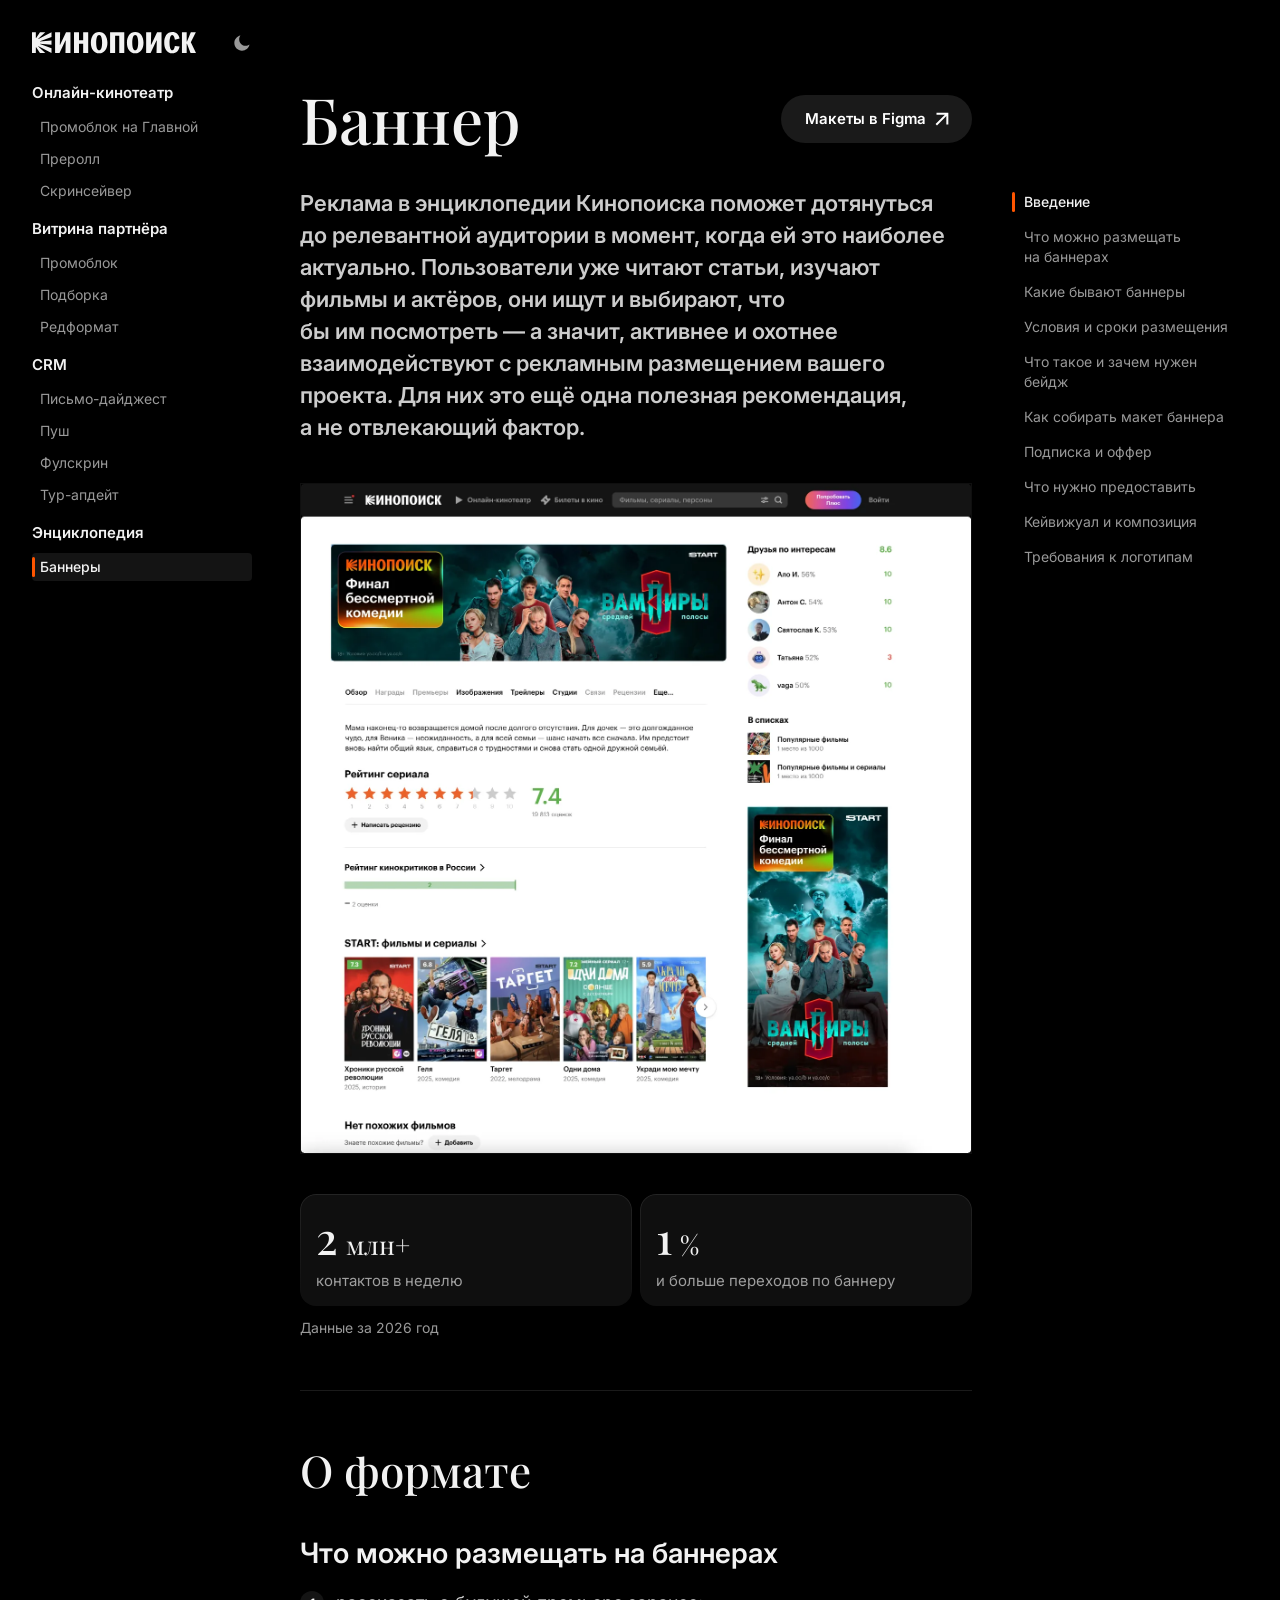
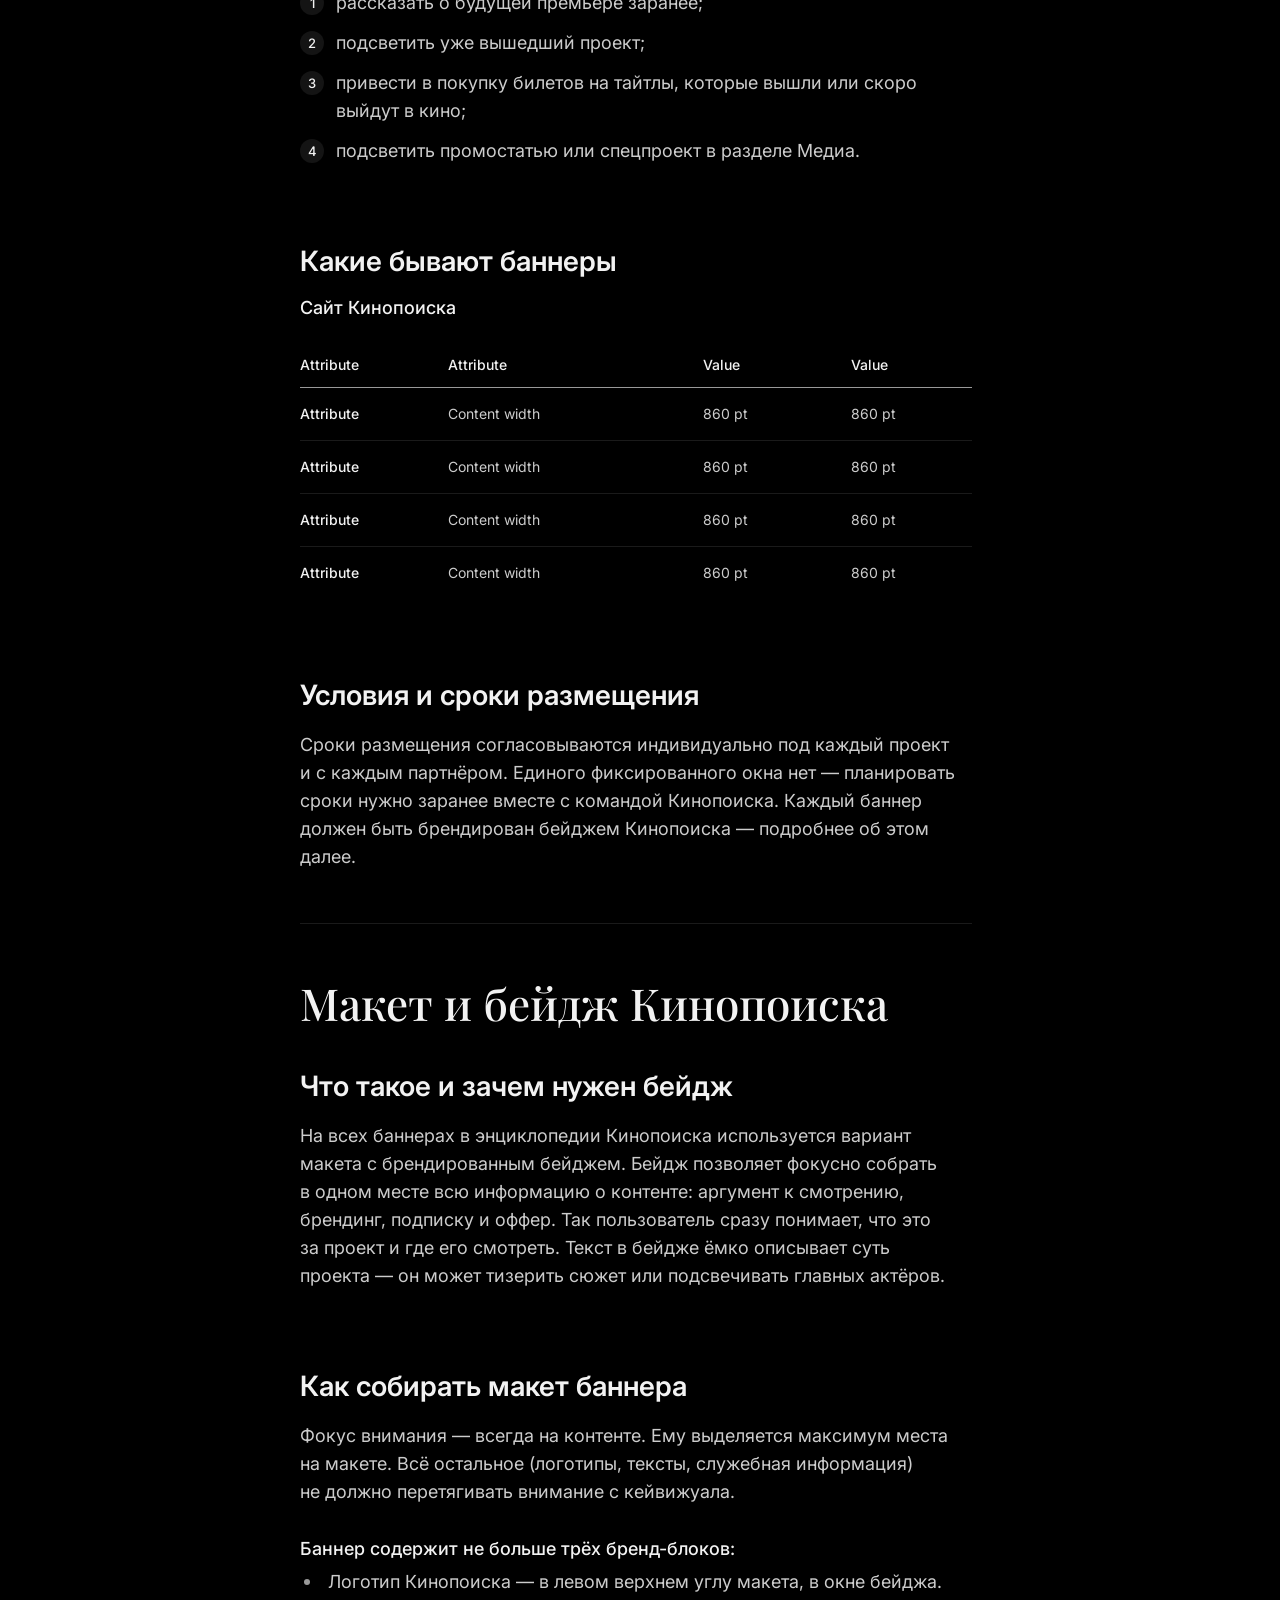
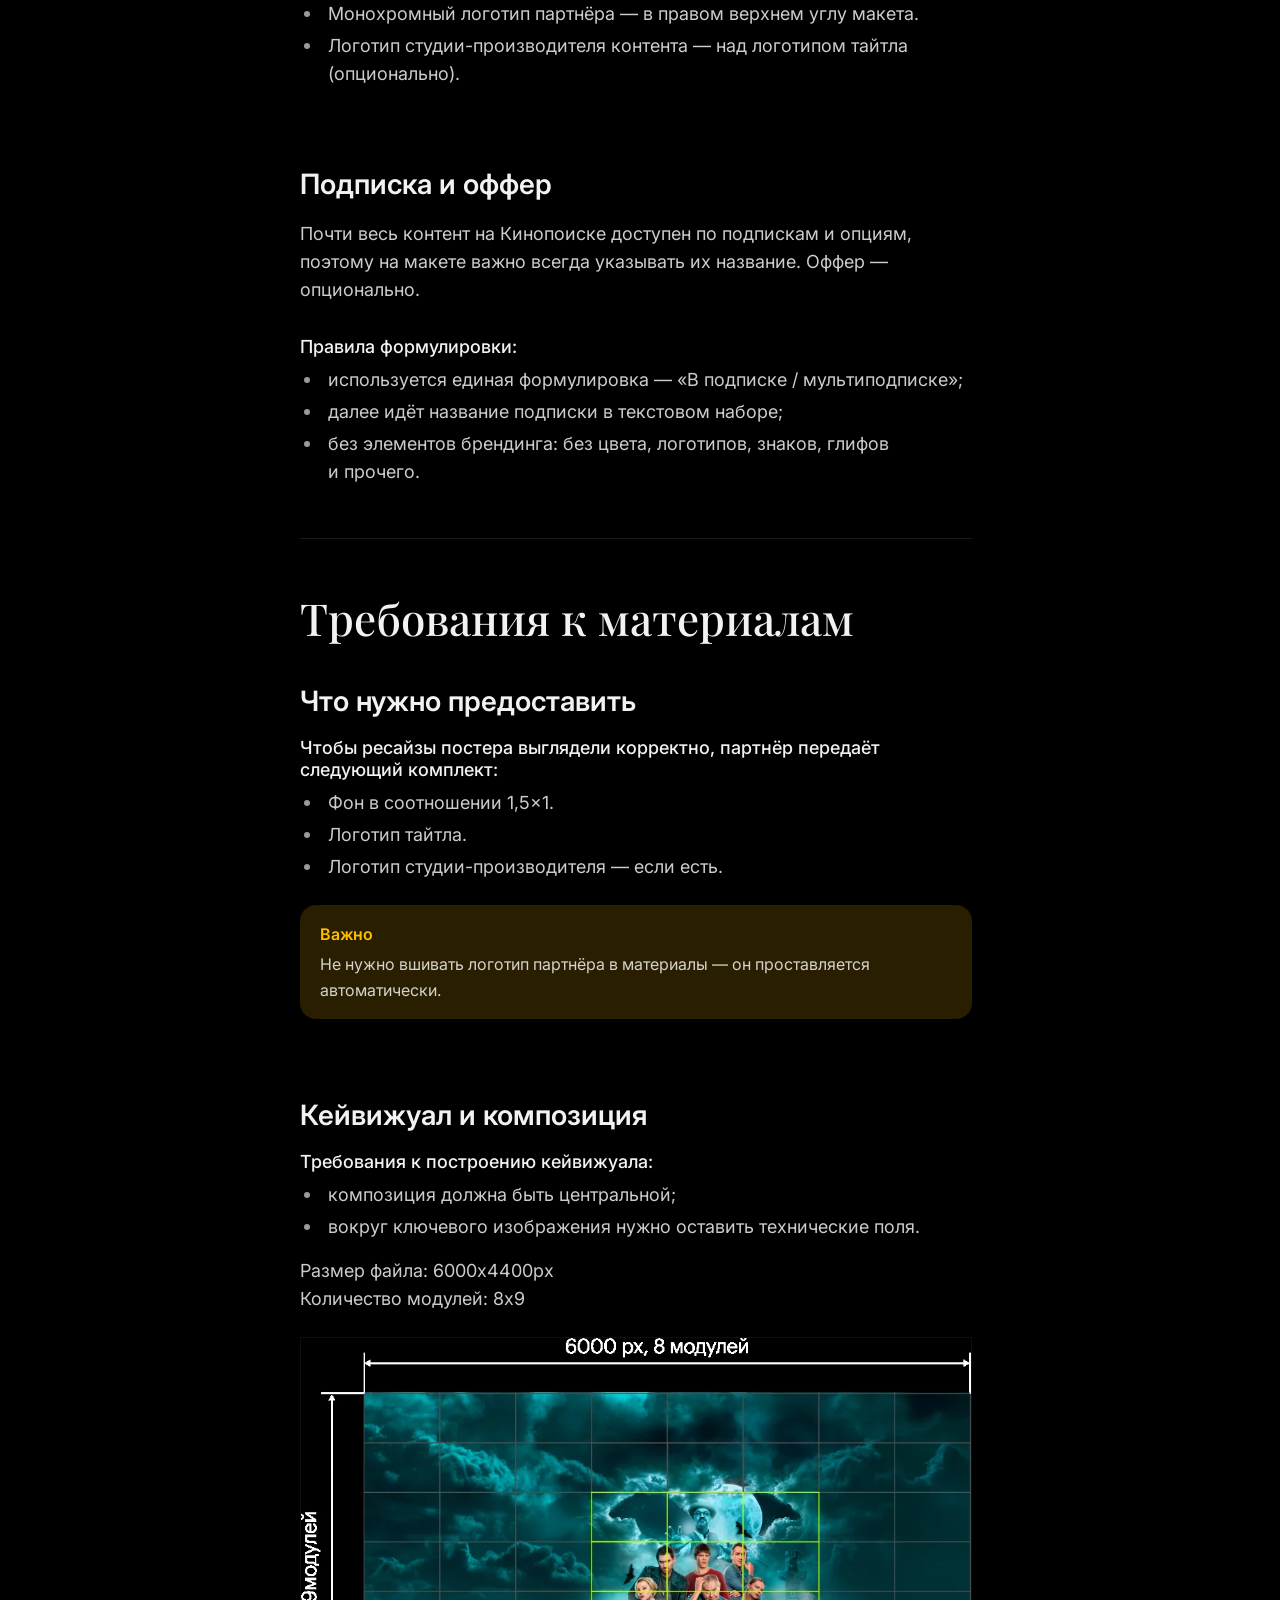
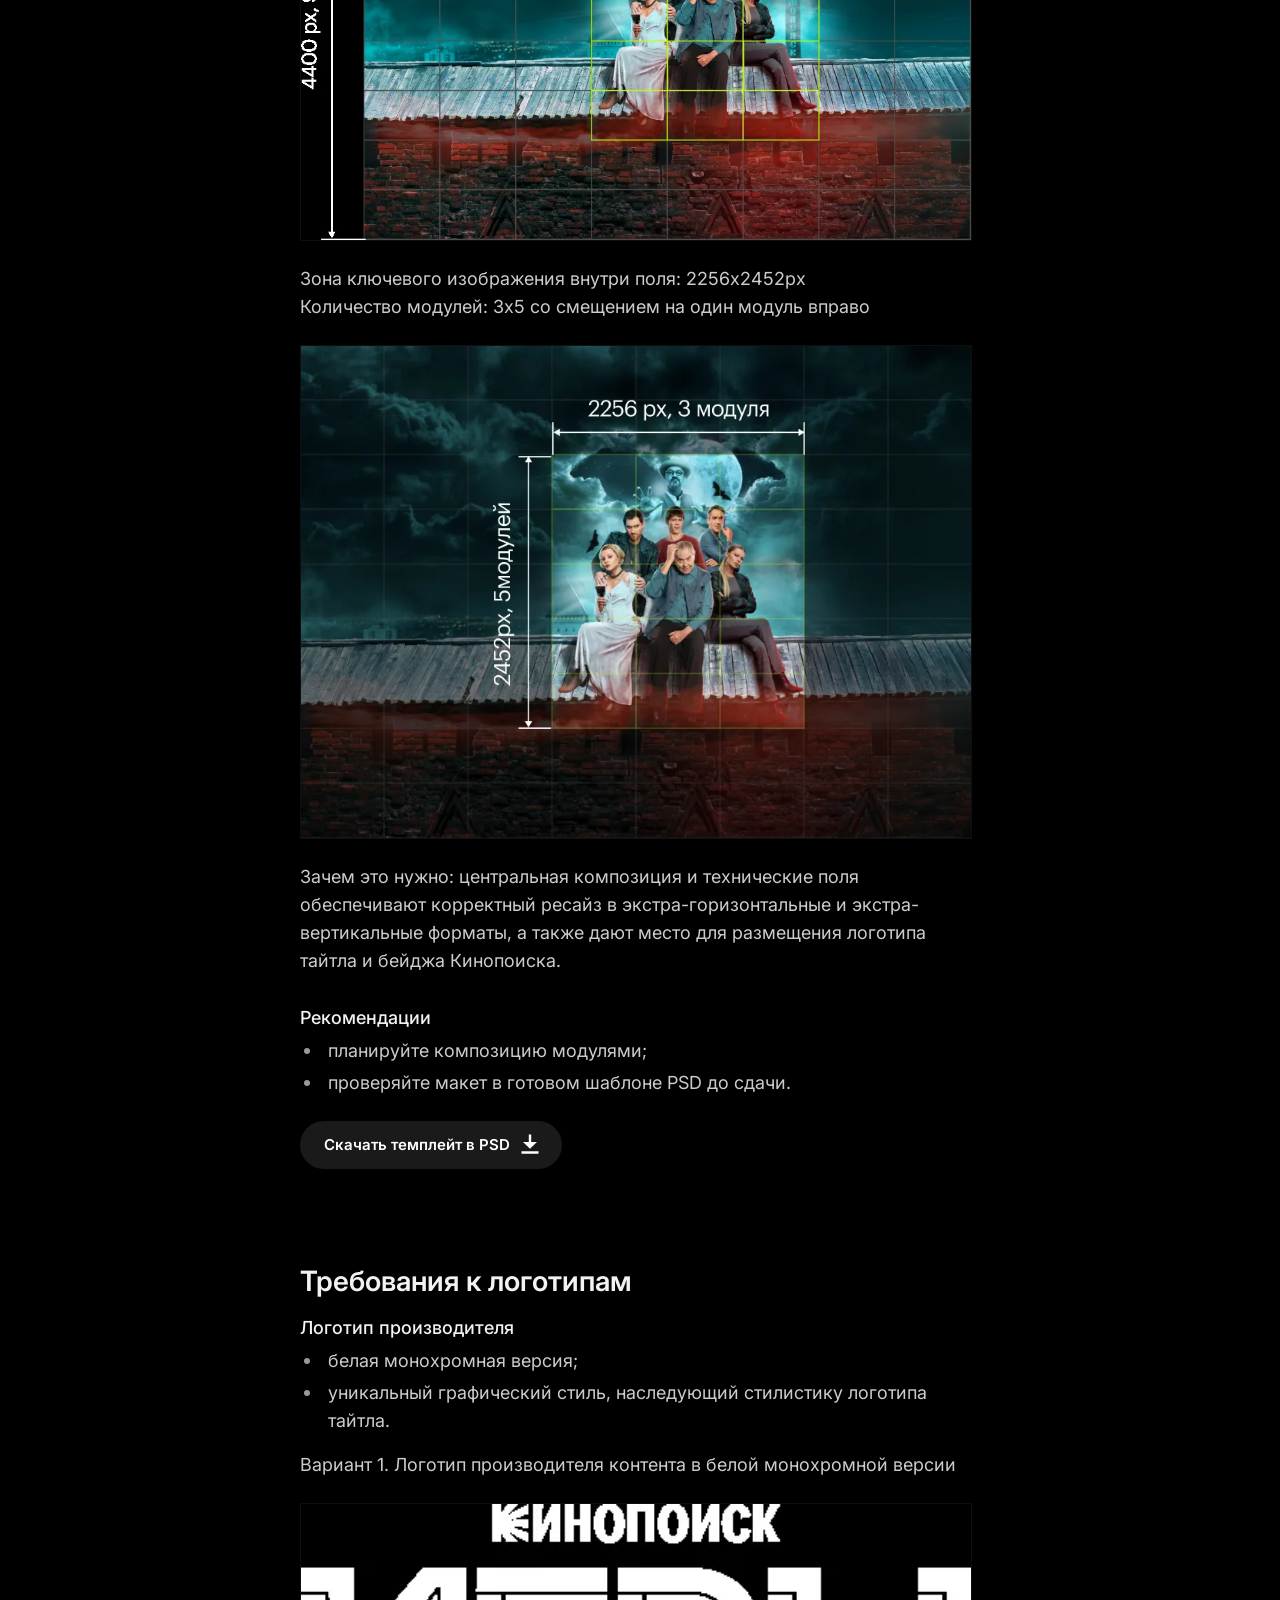
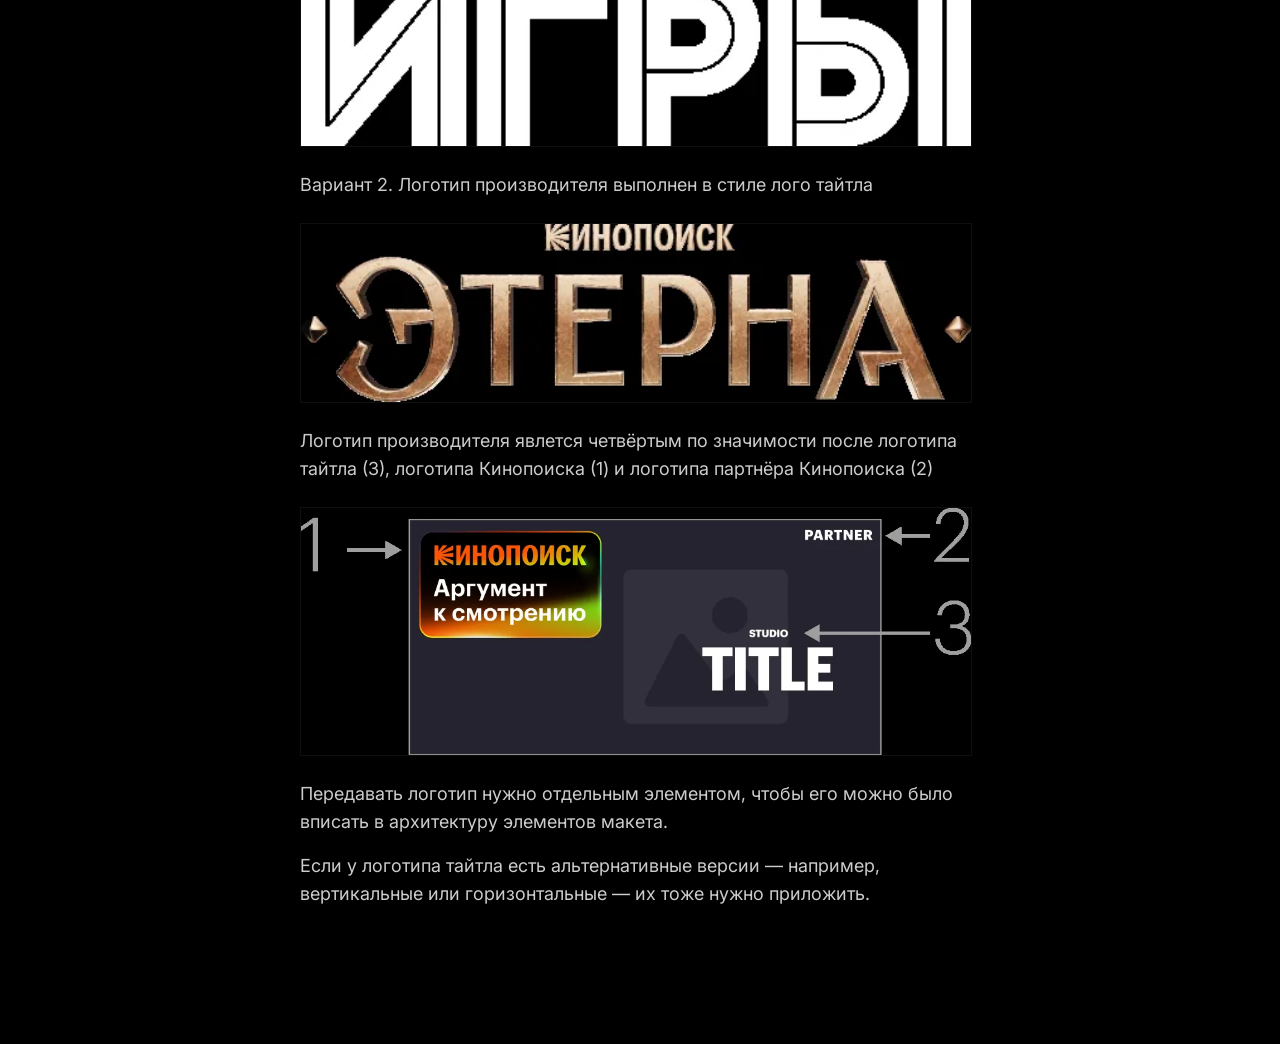
==== commit b5f20887: "Вертикальную линию у меню убрали Co-Authored-By: Claude Opus 5 <noreply@anthropic.com>" ====
--- a/banner.html
+++ b/banner.html
@@ -30,7 +30,7 @@
   <link rel="preconnect" href="https://fonts.googleapis.com">
   <link rel="preconnect" href="https://fonts.gstatic.com" crossorigin>
   <link rel="stylesheet" href="https://fonts.googleapis.com/css2?family=Inter:wght@400;500;600&amp;family=Playfair+Display:wght@400;500&amp;display=swap">
-  <link rel="stylesheet" href="assets/css/style.css?v=7a358212">
+  <link rel="stylesheet" href="assets/css/style.css?v=96b4fb21">
 </head>
 <body>
   <div class="layout">
--- a/assets/css/style.css
+++ b/assets/css/style.css
@@ -300,19 +300,14 @@
   top: 0;
   width: var(--col-nav);
   padding-top: 25px;
-  /* колонка занимает всё окно, а не высоту своего содержимого: линия справа
-     идёт сверху донизу, а не обрывается там, где кончились пункты.
+  /* колонка занимает всё окно, а не высоту своего содержимого: она закреплена,
+     и без заданной высоты длинное меню просто ушло бы за край окна вместо того,
+     чтобы заскроллиться внутри себя (см. overflow-y у .sidebar, .toc).
      24 снизу — воздух, чтобы содержимое не упиралось в край окна */
   height: 100vh;
   padding-bottom: 24px;
   display: flex;
   flex-direction: column;
-  /* Плашки под меню больше нет, и колонка ничем не отделена от текста —
-     отбиваем её линией. Линия идёт по правому краю самой колонки, а не по
-     середине промежутка: промежуток на широком окне разъезжается вместе с
-     центрированием пары «текст + оглавление», и линия ездила бы вместе с ним.
-     Край колонки стоит на месте всегда. */
-  border-right: 1px solid var(--border-soft);
 }
 
 /* оглавление стартует от верха лида, а при скролле липнет в 32 от верха окна.
@@ -1661,9 +1656,8 @@
     display: block;
     /* те же 24 до глифов логотипа, минус 7 его внутреннего воздуха */
     padding: 17px 0 0;
-    /* колонки встали друг под друга — и отбивка вместе с ними: линия уходит
-       из-под правого края под нижний */
-    border-right: 0;
+    /* меню встало полосой сверху — линия закрывает его снизу, отделяя
+       от содержимого страницы */
     border-bottom: 1px solid var(--border-soft);
   }
   /* меню развёрнуто поверх страницы и само не скроллится: липнуть названию
